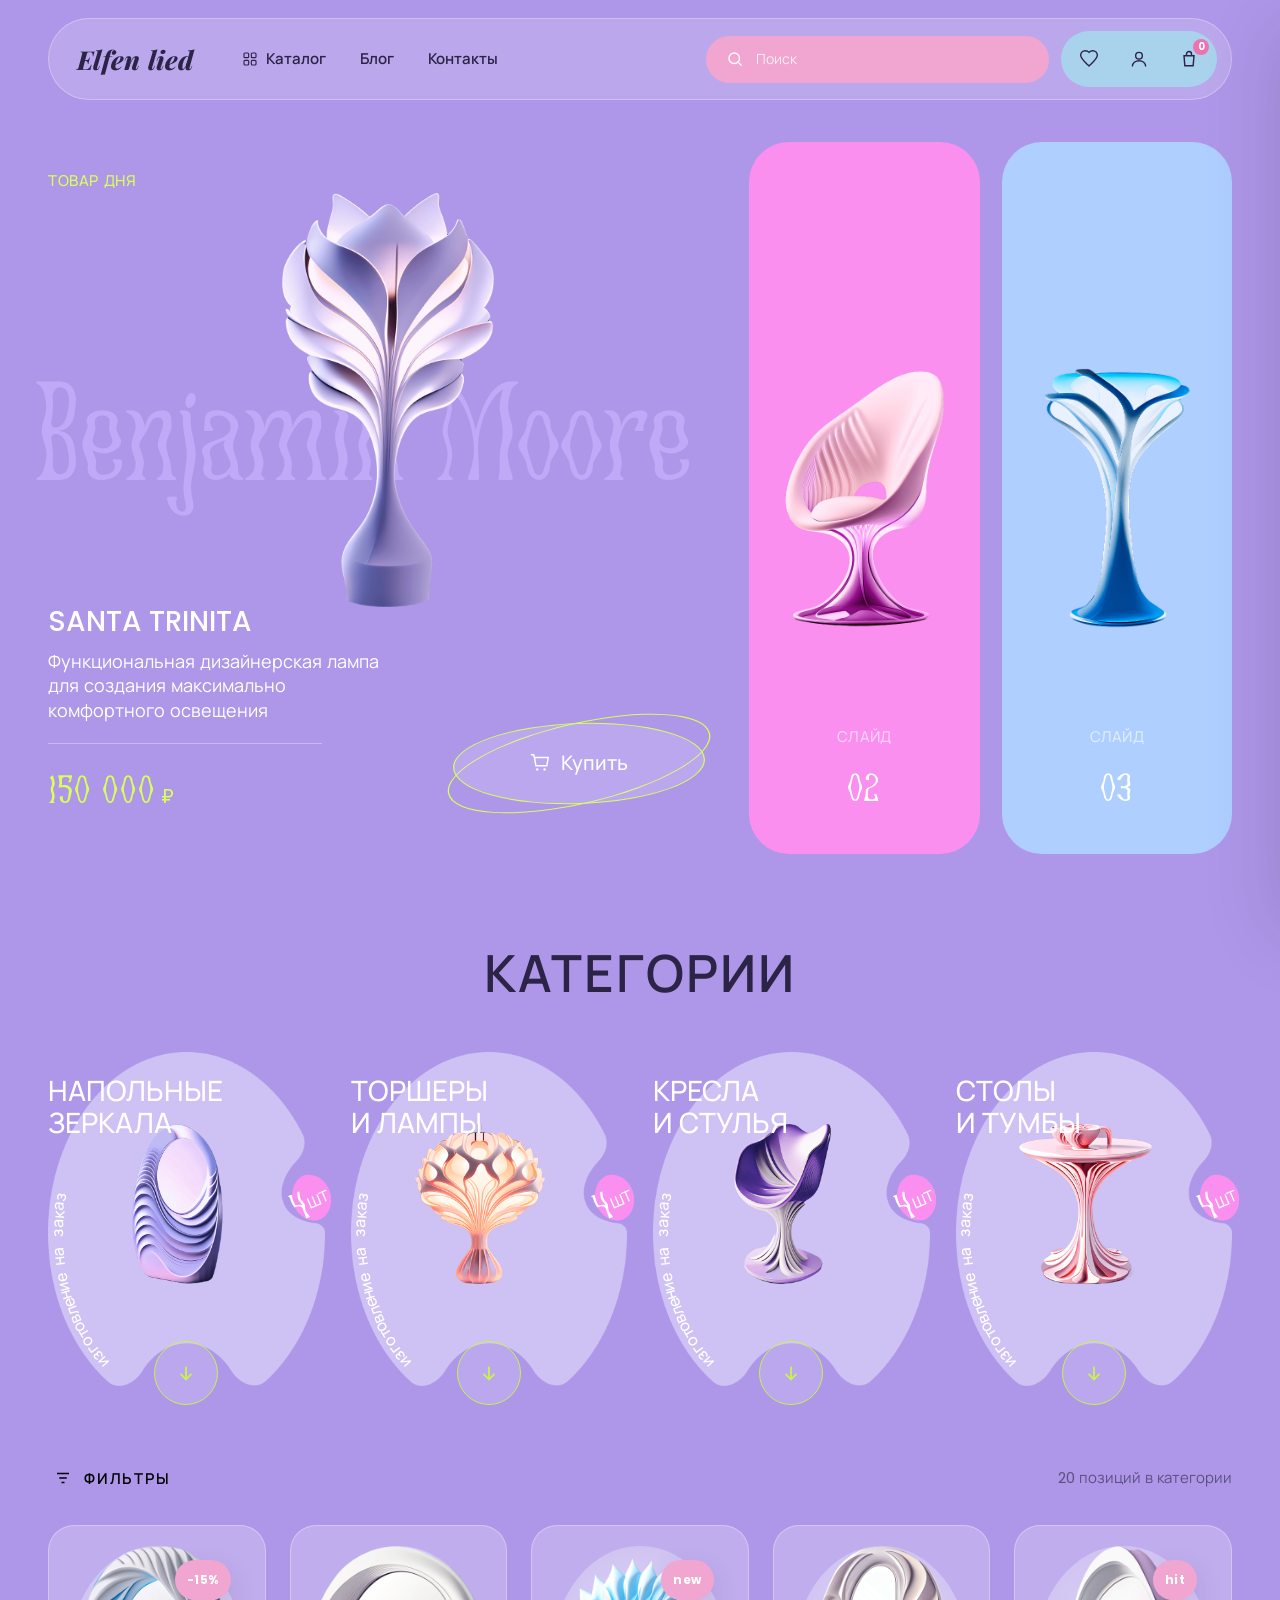
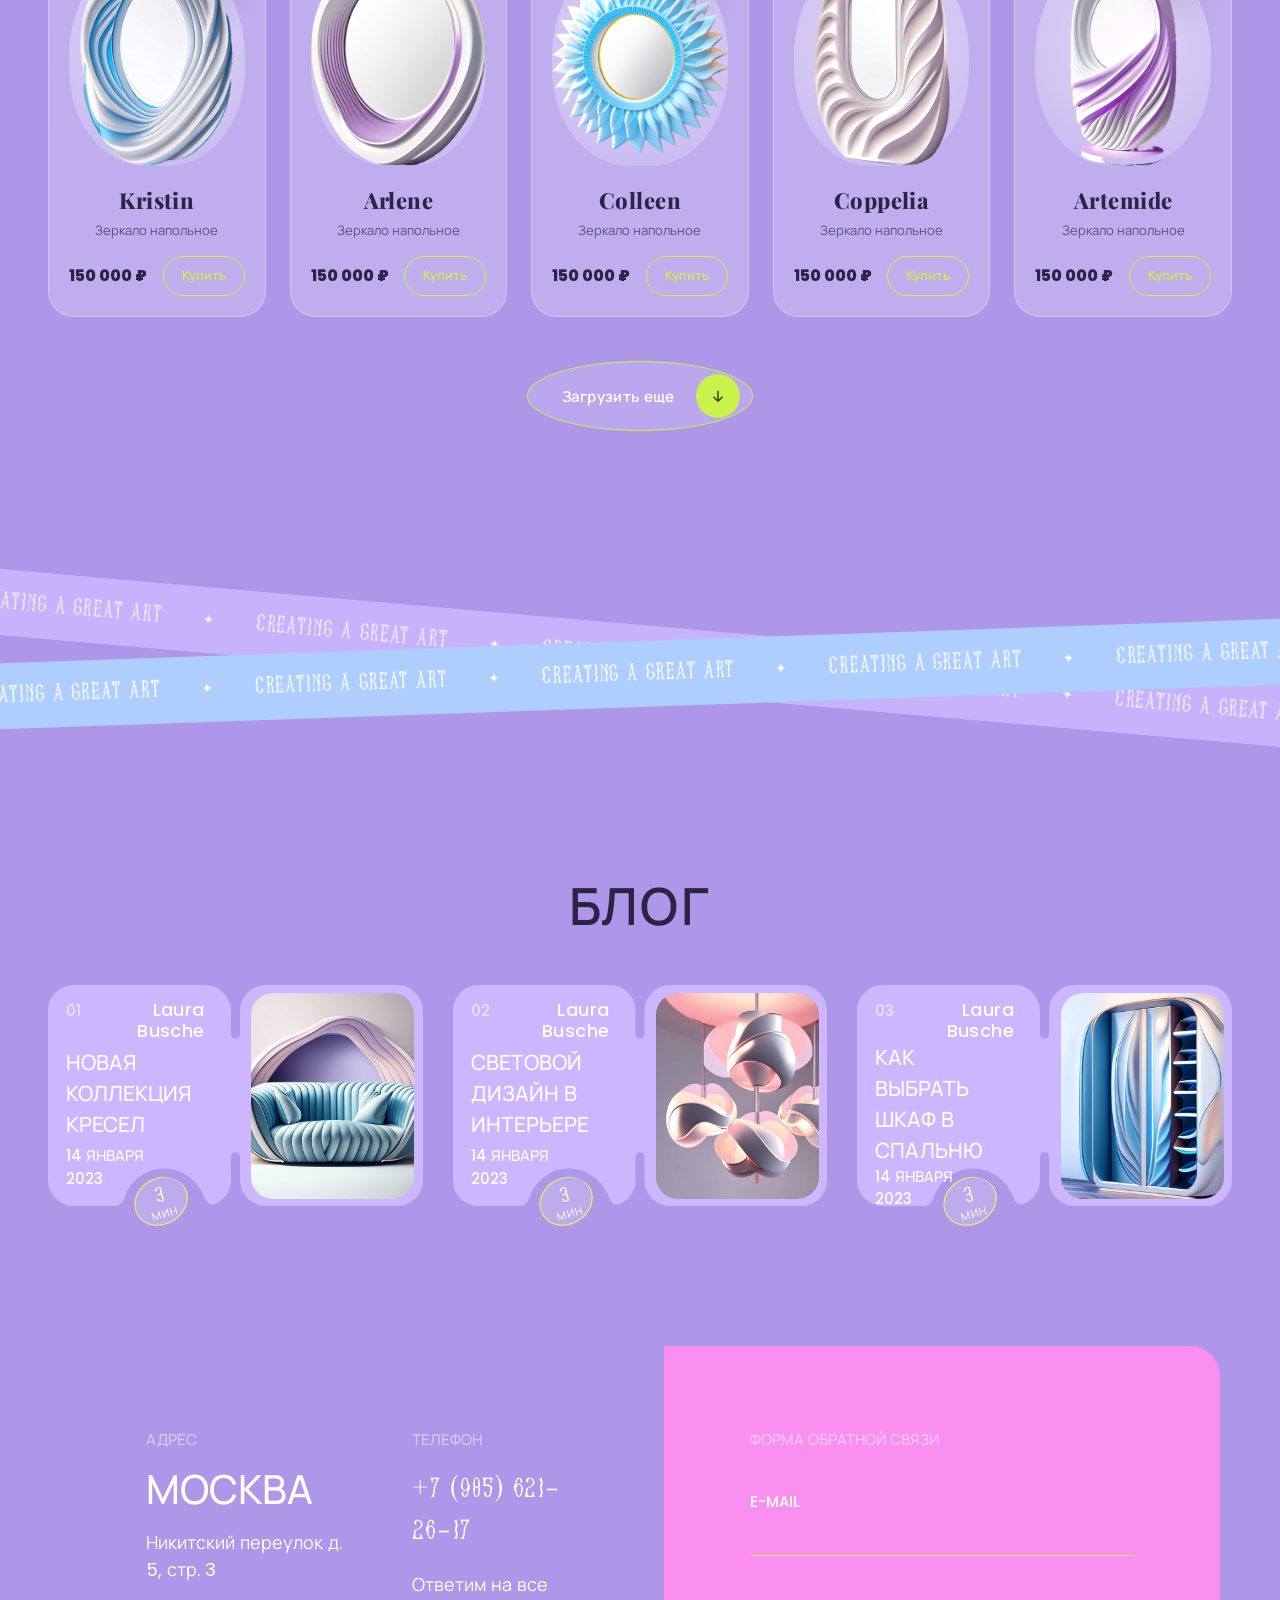
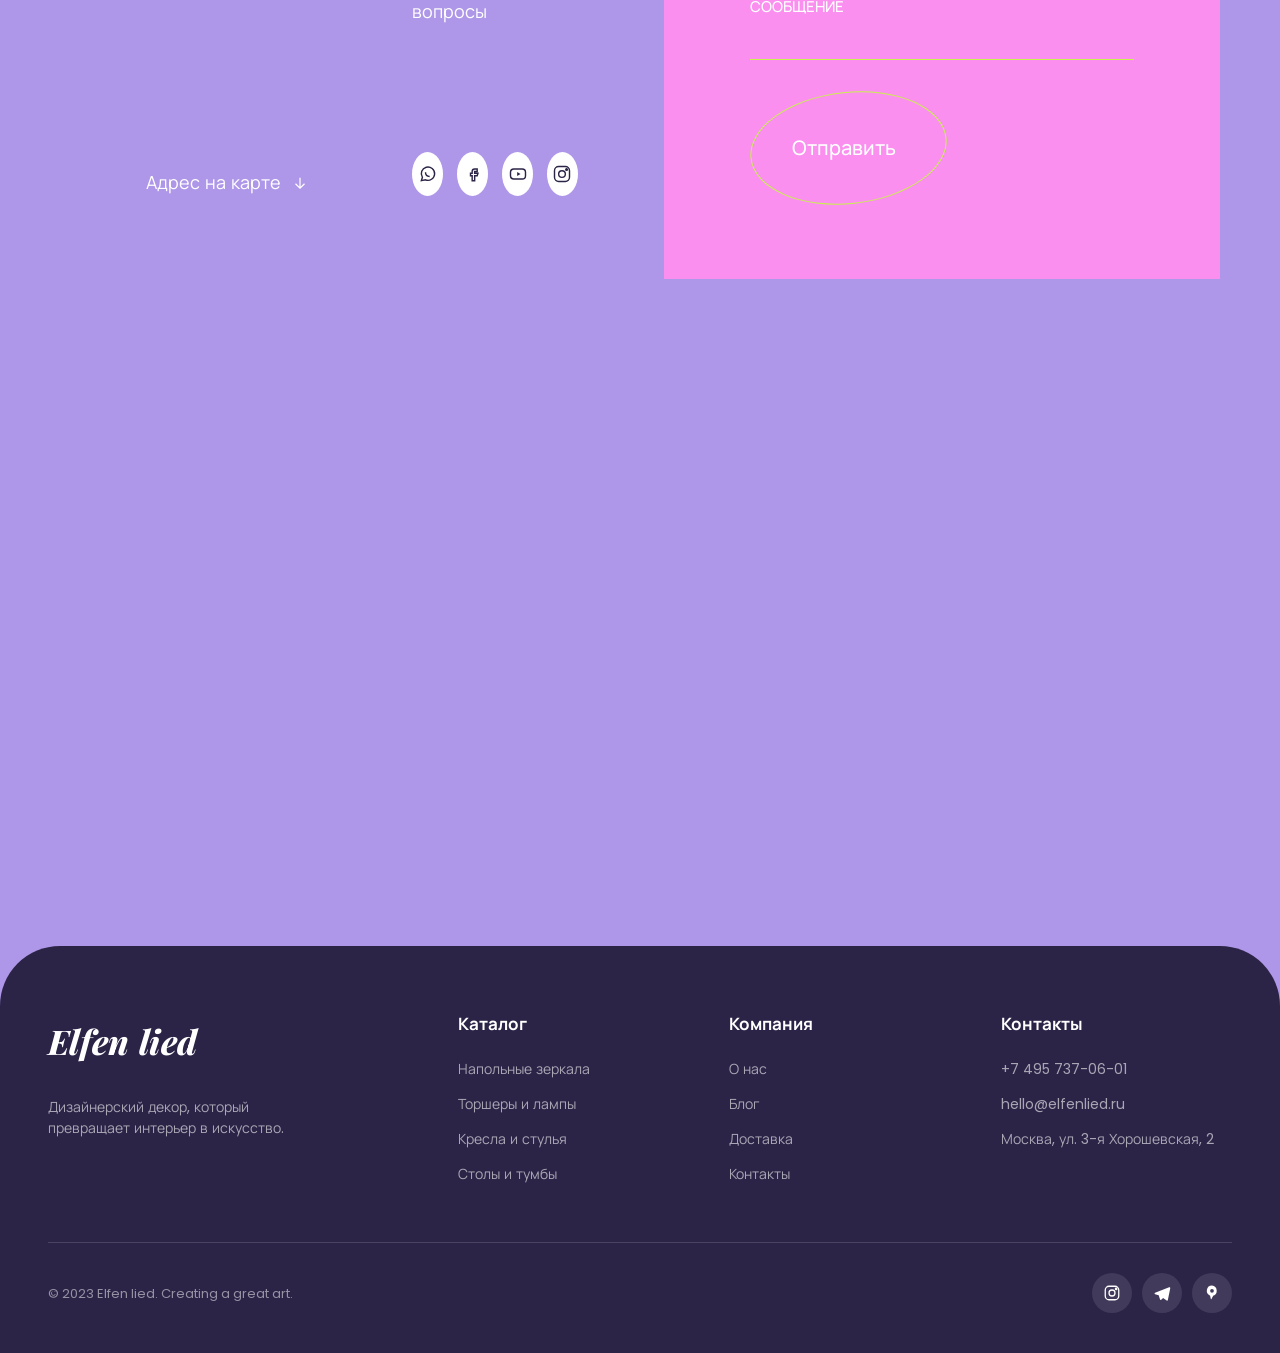
==== index.html @ 5bf39141 "Карточка «Напольные зеркала»: стрелка тоже открывает фильтры на десктопе Кнопка была плоской ссылкой" ====
<!DOCTYPE html>
<html lang="ru">
<head>
  <meta charset="UTF-8" />
  <meta name="viewport" content="width=device-width, initial-scale=1.0" />
  <title>Elfen lied — дизайнерский декор для интерьера</title>
  <meta name="description" content="Elfen lied — магазин дизайнерского декора: напольные зеркала, торшеры и лампы, кресла и столы. Creating a great art." />
  <link rel="icon" href="assets/img/favicon.ico" sizes="any" />
  <link rel="icon" type="image/png" sizes="32x32" href="assets/img/favicon-32.png" />
  <link rel="icon" type="image/png" sizes="16x16" href="assets/img/favicon-16.png" />
  <link rel="apple-touch-icon" sizes="180x180" href="assets/img/apple-touch-icon.png" />
  <link rel="manifest" href="site.webmanifest" />
  <meta name="theme-color" content="#ae97e8" />
  <link rel="preconnect" href="https://fonts.googleapis.com" />
  <link rel="preconnect" href="https://fonts.gstatic.com" crossorigin />
  <link href="https://fonts.googleapis.com/css2?family=Poppins:wght@400;500;600;700&family=Manrope:wght@400;500;600;700;800&family=Playfair+Display:ital,wght@0,700;0,800;0,900;1,700;1,800&display=swap" rel="stylesheet" />
  <link rel="stylesheet" href="assets/css/style.css" />
</head>
<body>
  <div data-header=""></div>

  <!-- ============ HERO ============ -->
  <section class="hero">
    <div class="hero__row">
      <!-- main product of the day: full-bleed purple, no radius -->
      <div class="hero__main reveal">
        <span class="hero__badge">товар дня</span>
        <div class="hero__watermark">Benjamin Moore</div>
        <div class="hero__object" data-img="assets/img/hero-santa-trinita.png">
          <svg viewBox="0 0 24 24" fill="none" stroke="currentColor" stroke-width="1"><path d="M12 2c-2 3-3 6 0 9 3-3 2-6 0-9zM12 11c-3-1-6 0-7 3 3 1 6 0 7-3zM12 11c3-1 6 0 7 3-3 1-6 0-7-3zM12 11v9M8 22h8"/></svg>
        </div>
        <div class="hero__info">
          <h1>Santa Trinita</h1>
          <p>Функциональная дизайнерская лампа для создания максимально комфортного освещения</p>
          <div class="hero__divider"></div>
          <div class="hero__price">150 000<span>₽</span></div>
        </div>
        <a class="hero__buy" href="#catalog">
          <span class="hero__buy-blob"></span>
          <span class="hero__buy-content">
            <svg viewBox="0 0 24 24" fill="currentColor"><path d="M6 6h15l-1.5 9h-12z" fill="none" stroke="currentColor" stroke-width="1.6"/><path d="M6 6L5 3H2" fill="none" stroke="currentColor" stroke-width="1.6"/><circle cx="9" cy="19" r="1.3"/><circle cx="17" cy="19" r="1.3"/></svg>
            Купить
          </span>
        </a>
      </div>

      <!-- two rounded style panels floating right -->
      <div class="hero__panel hero__panel--pink reveal">
        <div class="obj" data-img="assets/img/hero-style-02.png"><svg viewBox="0 0 24 24" fill="none" stroke="currentColor" stroke-width="1.1"><path d="M7 3v9M17 3v9M6 12h12l-1 4H7l-1-4zM8 16v5M16 16v5"/></svg></div>
        <div class="hero__panel-foot"><span class="slide">слайд</span><span class="num">02</span></div>
      </div>
      <div class="hero__panel hero__panel--blue reveal">
        <div class="obj" data-img="assets/img/hero-style-03.png"><svg viewBox="0 0 24 24" fill="none" stroke="currentColor" stroke-width="1.1"><path d="M3 8h18M5 8v12M19 8v12M3 8l3-4h12l3 4"/></svg></div>
        <div class="hero__panel-foot"><span class="slide">слайд</span><span class="num">03</span></div>
      </div>
    </div>
  </section>

  <!-- ============ CATEGORIES ============ -->
  <section class="section" id="catalog">
    <div class="container">
      <h2 class="section-title reveal">Категории</h2>
      <div class="cat-row">
        <div class="figcat-card reveal">
          <div class="figcat-card__obj obj" data-img="assets/img/cat-mirrors.png"><svg viewBox="0 0 24 24" fill="none" stroke="currentColor" stroke-width="1.1"><ellipse cx="12" cy="9" rx="6" ry="8"/><path d="M12 17v5M8 22h8"/></svg></div>
          <div class="figcat-card__title">Напольные<br>зеркала</div>
          <div class="figcat-card__curve" aria-hidden="true">
            <span style="left:19.76%;top:92.83%;transform:translate(-50%,-50%) rotate(-132deg)">и</span>
            <span style="left:17.65%;top:90.87%;transform:translate(-50%,-50%) rotate(-128deg)">з</span>
            <span style="left:15.82%;top:88.71%;transform:translate(-50%,-50%) rotate(-126deg)">г</span>
            <span style="left:14.14%;top:86.58%;transform:translate(-50%,-50%) rotate(-122deg)">о</span>
            <span style="left:12.53%;top:84.30%;transform:translate(-50%,-50%) rotate(-121deg)">т</span>
            <span style="left:11.07%;top:82.04%;transform:translate(-50%,-50%) rotate(-118deg)">о</span>
            <span style="left:9.82%;top:79.80%;transform:translate(-50%,-50%) rotate(-114deg)">в</span>
            <span style="left:8.71%;top:77.44%;transform:translate(-50%,-50%) rotate(-111deg)">л</span>
            <span style="left:7.50%;top:74.94%;transform:translate(-50%,-50%) rotate(-111deg)">е</span>
            <span style="left:6.59%;top:72.52%;transform:translate(-50%,-50%) rotate(-107deg)">н</span>
            <span style="left:5.82%;top:70.05%;transform:translate(-50%,-50%) rotate(-104deg)">и</span>
            <span style="left:5.07%;top:67.48%;transform:translate(-50%,-50%) rotate(-102deg)">е</span>
            <span style="left:4.60%;top:64.92%;transform:translate(-50%,-50%) rotate(-99deg)">&nbsp;</span>
            <span style="left:4.10%;top:62.27%;transform:translate(-50%,-50%) rotate(-97deg)">н</span>
            <span style="left:3.86%;top:59.62%;transform:translate(-50%,-50%) rotate(-94deg)">а</span>
            <span style="left:3.61%;top:56.89%;transform:translate(-50%,-50%) rotate(-92deg)">&nbsp;</span>
            <span style="left:3.61%;top:54.06%;transform:translate(-50%,-50%) rotate(-90deg)">з</span>
            <span style="left:3.61%;top:51.23%;transform:translate(-50%,-50%) rotate(-88deg)">а</span>
            <span style="left:3.86%;top:48.49%;transform:translate(-50%,-50%) rotate(-86deg)">к</span>
            <span style="left:4.10%;top:45.85%;transform:translate(-50%,-50%) rotate(-83deg)">а</span>
            <span style="left:4.58%;top:43.29%;transform:translate(-50%,-50%) rotate(-79deg)">з</span>
          </div>
          <div class="figcat-card__badge">
            <span class="figcat-card__badge-oval"></span>
            <span class="figcat-card__badge-num">4</span>
            <span class="figcat-card__badge-unit">шт</span>
          </div>
          <div class="figcat-card__cta"><button type="button" class="round-btn" data-open-category="mirrors" aria-label="Смотреть"><svg viewBox="0 0 24 24" fill="none" stroke="currentColor" stroke-width="2"><path d="M12 5v14M6 13l6 6 6-6"/></svg></button></div>
        </div>
        <div class="figcat-card reveal">
          <div class="figcat-card__obj obj" data-img="assets/img/cat-lamps.png"><svg viewBox="0 0 24 24" fill="none" stroke="currentColor" stroke-width="1.1"><path d="M8 3h8l2 6H6l2-6z"/><path d="M12 9v9M8 21h8"/></svg></div>
          <div class="figcat-card__title">Торшеры<br>и лампы</div>
          <div class="figcat-card__curve" aria-hidden="true">
            <span style="left:19.76%;top:92.83%;transform:translate(-50%,-50%) rotate(-132deg)">и</span>
            <span style="left:17.65%;top:90.87%;transform:translate(-50%,-50%) rotate(-128deg)">з</span>
            <span style="left:15.82%;top:88.71%;transform:translate(-50%,-50%) rotate(-126deg)">г</span>
            <span style="left:14.14%;top:86.58%;transform:translate(-50%,-50%) rotate(-122deg)">о</span>
            <span style="left:12.53%;top:84.30%;transform:translate(-50%,-50%) rotate(-121deg)">т</span>
            <span style="left:11.07%;top:82.04%;transform:translate(-50%,-50%) rotate(-118deg)">о</span>
            <span style="left:9.82%;top:79.80%;transform:translate(-50%,-50%) rotate(-114deg)">в</span>
            <span style="left:8.71%;top:77.44%;transform:translate(-50%,-50%) rotate(-111deg)">л</span>
            <span style="left:7.50%;top:74.94%;transform:translate(-50%,-50%) rotate(-111deg)">е</span>
            <span style="left:6.59%;top:72.52%;transform:translate(-50%,-50%) rotate(-107deg)">н</span>
            <span style="left:5.82%;top:70.05%;transform:translate(-50%,-50%) rotate(-104deg)">и</span>
            <span style="left:5.07%;top:67.48%;transform:translate(-50%,-50%) rotate(-102deg)">е</span>
            <span style="left:4.60%;top:64.92%;transform:translate(-50%,-50%) rotate(-99deg)">&nbsp;</span>
            <span style="left:4.10%;top:62.27%;transform:translate(-50%,-50%) rotate(-97deg)">н</span>
            <span style="left:3.86%;top:59.62%;transform:translate(-50%,-50%) rotate(-94deg)">а</span>
            <span style="left:3.61%;top:56.89%;transform:translate(-50%,-50%) rotate(-92deg)">&nbsp;</span>
            <span style="left:3.61%;top:54.06%;transform:translate(-50%,-50%) rotate(-90deg)">з</span>
            <span style="left:3.61%;top:51.23%;transform:translate(-50%,-50%) rotate(-88deg)">а</span>
            <span style="left:3.86%;top:48.49%;transform:translate(-50%,-50%) rotate(-86deg)">к</span>
            <span style="left:4.10%;top:45.85%;transform:translate(-50%,-50%) rotate(-83deg)">а</span>
            <span style="left:4.58%;top:43.29%;transform:translate(-50%,-50%) rotate(-79deg)">з</span>
          </div>
          <div class="figcat-card__badge">
            <span class="figcat-card__badge-oval"></span>
            <span class="figcat-card__badge-num">4</span>
            <span class="figcat-card__badge-unit">шт</span>
          </div>
          <div class="figcat-card__cta"><button type="button" class="round-btn" data-open-category="lamps" aria-label="Смотреть"><svg viewBox="0 0 24 24" fill="none" stroke="currentColor" stroke-width="2"><path d="M12 5v14M6 13l6 6 6-6"/></svg></button></div>
        </div>
        <div class="figcat-card reveal">
          <div class="figcat-card__obj obj" data-img="assets/img/cat-chairs.png"><svg viewBox="0 0 24 24" fill="none" stroke="currentColor" stroke-width="1.1"><path d="M7 3v9M17 3v9M6 12h12l-1 4H7l-1-4zM8 16v5M16 16v5"/></svg></div>
          <div class="figcat-card__title">Кресла<br>и стулья</div>
          <div class="figcat-card__curve" aria-hidden="true">
            <span style="left:19.76%;top:92.83%;transform:translate(-50%,-50%) rotate(-132deg)">и</span>
            <span style="left:17.65%;top:90.87%;transform:translate(-50%,-50%) rotate(-128deg)">з</span>
            <span style="left:15.82%;top:88.71%;transform:translate(-50%,-50%) rotate(-126deg)">г</span>
            <span style="left:14.14%;top:86.58%;transform:translate(-50%,-50%) rotate(-122deg)">о</span>
            <span style="left:12.53%;top:84.30%;transform:translate(-50%,-50%) rotate(-121deg)">т</span>
            <span style="left:11.07%;top:82.04%;transform:translate(-50%,-50%) rotate(-118deg)">о</span>
            <span style="left:9.82%;top:79.80%;transform:translate(-50%,-50%) rotate(-114deg)">в</span>
            <span style="left:8.71%;top:77.44%;transform:translate(-50%,-50%) rotate(-111deg)">л</span>
            <span style="left:7.50%;top:74.94%;transform:translate(-50%,-50%) rotate(-111deg)">е</span>
            <span style="left:6.59%;top:72.52%;transform:translate(-50%,-50%) rotate(-107deg)">н</span>
            <span style="left:5.82%;top:70.05%;transform:translate(-50%,-50%) rotate(-104deg)">и</span>
            <span style="left:5.07%;top:67.48%;transform:translate(-50%,-50%) rotate(-102deg)">е</span>
            <span style="left:4.60%;top:64.92%;transform:translate(-50%,-50%) rotate(-99deg)">&nbsp;</span>
            <span style="left:4.10%;top:62.27%;transform:translate(-50%,-50%) rotate(-97deg)">н</span>
            <span style="left:3.86%;top:59.62%;transform:translate(-50%,-50%) rotate(-94deg)">а</span>
            <span style="left:3.61%;top:56.89%;transform:translate(-50%,-50%) rotate(-92deg)">&nbsp;</span>
            <span style="left:3.61%;top:54.06%;transform:translate(-50%,-50%) rotate(-90deg)">з</span>
            <span style="left:3.61%;top:51.23%;transform:translate(-50%,-50%) rotate(-88deg)">а</span>
            <span style="left:3.86%;top:48.49%;transform:translate(-50%,-50%) rotate(-86deg)">к</span>
            <span style="left:4.10%;top:45.85%;transform:translate(-50%,-50%) rotate(-83deg)">а</span>
            <span style="left:4.58%;top:43.29%;transform:translate(-50%,-50%) rotate(-79deg)">з</span>
          </div>
          <div class="figcat-card__badge">
            <span class="figcat-card__badge-oval"></span>
            <span class="figcat-card__badge-num">4</span>
            <span class="figcat-card__badge-unit">шт</span>
          </div>
          <div class="figcat-card__cta"><a class="round-btn" href="#products" aria-label="Смотреть"><svg viewBox="0 0 24 24" fill="none" stroke="currentColor" stroke-width="2"><path d="M12 5v14M6 13l6 6 6-6"/></svg></a></div>
        </div>
        <div class="figcat-card reveal">
          <div class="figcat-card__obj obj" data-img="assets/img/cat-tables.png"><svg viewBox="0 0 24 24" fill="none" stroke="currentColor" stroke-width="1.1"><path d="M3 8h18M5 8v12M19 8v12M3 8l3-4h12l3 4"/></svg></div>
          <div class="figcat-card__title">Столы<br>и тумбы</div>
          <div class="figcat-card__curve" aria-hidden="true">
            <span style="left:19.76%;top:92.83%;transform:translate(-50%,-50%) rotate(-132deg)">и</span>
            <span style="left:17.65%;top:90.87%;transform:translate(-50%,-50%) rotate(-128deg)">з</span>
            <span style="left:15.82%;top:88.71%;transform:translate(-50%,-50%) rotate(-126deg)">г</span>
            <span style="left:14.14%;top:86.58%;transform:translate(-50%,-50%) rotate(-122deg)">о</span>
            <span style="left:12.53%;top:84.30%;transform:translate(-50%,-50%) rotate(-121deg)">т</span>
            <span style="left:11.07%;top:82.04%;transform:translate(-50%,-50%) rotate(-118deg)">о</span>
            <span style="left:9.82%;top:79.80%;transform:translate(-50%,-50%) rotate(-114deg)">в</span>
            <span style="left:8.71%;top:77.44%;transform:translate(-50%,-50%) rotate(-111deg)">л</span>
            <span style="left:7.50%;top:74.94%;transform:translate(-50%,-50%) rotate(-111deg)">е</span>
            <span style="left:6.59%;top:72.52%;transform:translate(-50%,-50%) rotate(-107deg)">н</span>
            <span style="left:5.82%;top:70.05%;transform:translate(-50%,-50%) rotate(-104deg)">и</span>
            <span style="left:5.07%;top:67.48%;transform:translate(-50%,-50%) rotate(-102deg)">е</span>
            <span style="left:4.60%;top:64.92%;transform:translate(-50%,-50%) rotate(-99deg)">&nbsp;</span>
            <span style="left:4.10%;top:62.27%;transform:translate(-50%,-50%) rotate(-97deg)">н</span>
            <span style="left:3.86%;top:59.62%;transform:translate(-50%,-50%) rotate(-94deg)">а</span>
            <span style="left:3.61%;top:56.89%;transform:translate(-50%,-50%) rotate(-92deg)">&nbsp;</span>
            <span style="left:3.61%;top:54.06%;transform:translate(-50%,-50%) rotate(-90deg)">з</span>
            <span style="left:3.61%;top:51.23%;transform:translate(-50%,-50%) rotate(-88deg)">а</span>
            <span style="left:3.86%;top:48.49%;transform:translate(-50%,-50%) rotate(-86deg)">к</span>
            <span style="left:4.10%;top:45.85%;transform:translate(-50%,-50%) rotate(-83deg)">а</span>
            <span style="left:4.58%;top:43.29%;transform:translate(-50%,-50%) rotate(-79deg)">з</span>
          </div>
          <div class="figcat-card__badge">
            <span class="figcat-card__badge-oval"></span>
            <span class="figcat-card__badge-num">4</span>
            <span class="figcat-card__badge-unit">шт</span>
          </div>
          <div class="figcat-card__cta"><a class="round-btn" href="#products" aria-label="Смотреть"><svg viewBox="0 0 24 24" fill="none" stroke="currentColor" stroke-width="2"><path d="M12 5v14M6 13l6 6 6-6"/></svg></a></div>
        </div>
      </div>
    </div>
  </section>

  <!-- ============ PRODUCTS ============ -->
  <section class="section" id="products" style="padding-top:10px">
    <div class="container">
      <div class="catalog-bar reveal">
        <button class="filter-toggle" data-filter-toggle>
          <svg viewBox="0 0 24 24" fill="none" stroke="currentColor" stroke-width="1.8"><path d="M4 6h16M7 12h10M10 18h4"/></svg>
          Фильтры
        </button>
        <span class="count">20 позиций в категории</span>
      </div>

      <!-- filters -->
      <div class="filters reveal" id="filters" data-range>
        <div>
          <h4>Цена</h4>
          <div class="price-inputs">
            <div class="price-box"><span>от</span><strong data-out-min>67 000</strong></div>
            <div class="price-box"><span>до</span><strong data-out-max>521 000</strong></div>
          </div>
          <input class="range" type="range" min="67000" max="521000" value="67000" data-range-min />
          <input class="range" type="range" min="67000" max="521000" value="521000" data-range-max />
        </div>
        <div>
          <h4>Цвета</h4>
          <div class="colors">
            <span class="color-chip"><i style="background:#7bd67b"></i>Зеленый <span class="n">580</span></span>
            <span class="color-chip"><i style="background:#5b8fe0"></i>Синий <span class="n">1296</span></span>
            <span class="color-chip"><i style="background:#f0a24b"></i>Оранжевый <span class="n">2340</span></span>
            <span class="color-chip"><i style="background:#ec86bd"></i>Розовый <span class="n">656</span></span>
            <span class="color-chip"><i style="background:#b3a2e0"></i>Лавандовый <span class="n">1</span></span>
            <span class="color-chip"><i style="background:#a9d3ec"></i>Голубой <span class="n">113</span></span>
          </div>
        </div>
      </div>

      <!-- product grid -->
      <div class="product-row" id="productGrid">
        <article class="product-card reveal">
          <div class="product-card__media" data-quickview role="button" tabindex="0"><span class="tag-pill">-15%</span><div class="obj"><svg viewBox="0 0 24 24" fill="none" stroke="currentColor" stroke-width="1.1"><ellipse cx="12" cy="9" rx="6" ry="8"/><path d="M12 17v5M8 22h8"/></svg></div></div>
          <div class="product-card__name">Kristin</div>
          <div class="product-card__kind">Зеркало напольное</div>
          <div class="product-card__foot"><span class="product-card__price">150 000 ₽</span><button class="buy-tag" data-add-cart>Купить</button></div>
        </article>
        <article class="product-card reveal">
          <div class="product-card__media" data-quickview role="button" tabindex="0"><div class="obj"><svg viewBox="0 0 24 24" fill="none" stroke="currentColor" stroke-width="1.1"><ellipse cx="12" cy="9" rx="6" ry="8"/><path d="M12 17v5M8 22h8"/></svg></div></div>
          <div class="product-card__name">Arlene</div>
          <div class="product-card__kind">Зеркало напольное</div>
          <div class="product-card__foot"><span class="product-card__price">150 000 ₽</span><button class="buy-tag" data-add-cart>Купить</button></div>
        </article>
        <article class="product-card reveal">
          <div class="product-card__media" data-quickview role="button" tabindex="0"><span class="tag-pill">new</span><div class="obj"><svg viewBox="0 0 24 24" fill="none" stroke="currentColor" stroke-width="1.1"><ellipse cx="12" cy="9" rx="6" ry="8"/><path d="M12 17v5M8 22h8"/></svg></div></div>
          <div class="product-card__name">Colleen</div>
          <div class="product-card__kind">Зеркало напольное</div>
          <div class="product-card__foot"><span class="product-card__price">150 000 ₽</span><button class="buy-tag" data-add-cart>Купить</button></div>
        </article>
        <article class="product-card reveal">
          <div class="product-card__media" data-quickview role="button" tabindex="0"><div class="obj"><svg viewBox="0 0 24 24" fill="none" stroke="currentColor" stroke-width="1.1"><ellipse cx="12" cy="9" rx="6" ry="8"/><path d="M12 17v5M8 22h8"/></svg></div></div>
          <div class="product-card__name">Coppelia</div>
          <div class="product-card__kind">Зеркало напольное</div>
          <div class="product-card__foot"><span class="product-card__price">150 000 ₽</span><button class="buy-tag" data-add-cart>Купить</button></div>
        </article>
        <article class="product-card reveal">
          <div class="product-card__media" data-quickview role="button" tabindex="0"><span class="tag-pill">hit</span><div class="obj"><svg viewBox="0 0 24 24" fill="none" stroke="currentColor" stroke-width="1.1"><ellipse cx="12" cy="9" rx="6" ry="8"/><path d="M12 17v5M8 22h8"/></svg></div></div>
          <div class="product-card__name">Artemide</div>
          <div class="product-card__kind">Зеркало напольное</div>
          <div class="product-card__foot"><span class="product-card__price">150 000 ₽</span><button class="buy-tag" data-add-cart>Купить</button></div>
        </article>
      </div>

      <div class="load-more">
        <button class="oval-btn" data-load-more="#productGrid">Загрузить еще
          <span class="dot"><svg viewBox="0 0 24 24" fill="none" stroke="currentColor" stroke-width="2"><path d="M12 5v14M6 13l6 6 6-6"/></svg></span>
        </button>
      </div>
    </div>
  </section>

  <!-- ============ RIBBON ============ -->
  <div class="ribbon" aria-hidden="true">
    <div class="ribbon__band ribbon__band--top"><div class="ribbon__track"><span>creating a great art</span><span>creating a great art</span><span>creating a great art</span><span>creating a great art</span><span>creating a great art</span><span>creating a great art</span><span>creating a great art</span><span>creating a great art</span><span>creating a great art</span><span>creating a great art</span><span>creating a great art</span><span>creating a great art</span></div></div>
    <div class="ribbon__band ribbon__band--bottom"><div class="ribbon__track"><span>creating a great art</span><span>creating a great art</span><span>creating a great art</span><span>creating a great art</span><span>creating a great art</span><span>creating a great art</span><span>creating a great art</span><span>creating a great art</span><span>creating a great art</span><span>creating a great art</span><span>creating a great art</span><span>creating a great art</span></div></div>
  </div>

  <!-- ============ BLOG ============ -->
  <section class="section" id="blog">
    <div class="container">
      <h2 class="section-title reveal">Блог</h2>
      <div class="blog-grid">
        <article class="blog-card reveal">
          <div class="blog-card__text">
            <div class="blog-card__top"><span class="blog-card__num">01</span><span class="blog-card__author">Laura<br>Busche</span></div>
            <h3 class="blog-card__title">Новая коллекция кресел</h3>
            <div class="blog-card__date">14 Января<br>2023</div>
          </div>
          <div class="blog-card__media">
            <svg viewBox="0 0 24 24" fill="none" stroke="currentColor" stroke-width="1"><path d="M7 3v9M17 3v9M6 12h12l-1 4H7l-1-4zM8 16v5M16 16v5"/></svg>
          </div>
          <div class="blog-card__time"><b>3</b><span>мин</span></div>
        </article>
        <article class="blog-card reveal">
          <div class="blog-card__text">
            <div class="blog-card__top"><span class="blog-card__num">02</span><span class="blog-card__author">Laura<br>Busche</span></div>
            <h3 class="blog-card__title">Световой дизайн в интерьере</h3>
            <div class="blog-card__date">14 Января<br>2023</div>
          </div>
          <div class="blog-card__media">
            <svg viewBox="0 0 24 24" fill="none" stroke="currentColor" stroke-width="1"><path d="M8 3h8l2 6H6l2-6z"/><path d="M12 9v9M8 21h8"/></svg>
          </div>
          <div class="blog-card__time"><b>3</b><span>мин</span></div>
        </article>
        <article class="blog-card reveal">
          <div class="blog-card__text">
            <div class="blog-card__top"><span class="blog-card__num">03</span><span class="blog-card__author">Laura<br>Busche</span></div>
            <h3 class="blog-card__title">Как выбрать шкаф в спальню</h3>
            <div class="blog-card__date">14 Января<br>2023</div>
          </div>
          <div class="blog-card__media">
            <svg viewBox="0 0 24 24" fill="none" stroke="currentColor" stroke-width="1"><path d="M4 4h16v16H4zM9 4v16M13 9h3"/></svg>
          </div>
          <div class="blog-card__time"><b>3</b><span>мин</span></div>
        </article>
      </div>
    </div>
  </section>

  <!-- ============ CONTACTS ============ -->
  <section class="section" id="contacts">
    <div class="contact-wrap">
      <div class="contact-window">
        <div class="contact-panel contact-panel--info">
          <div class="contact-col">
            <span class="contact-label">Адрес</span>
            <h3 class="contact-city">Москва</h3>
            <p class="contact-text">Никитский переулок д. 5, стр. 3</p>
            <a class="contact-map-link" href="https://yandex.ru/maps/?text=Москва%2C%20Никитский%20переулок%205" target="_blank" rel="noopener">
              Адрес на карте
              <svg viewBox="0 0 24 24" fill="none" stroke="currentColor" stroke-width="1.6"><path d="M12 5v14M6 13l6 6 6-6"/></svg>
            </a>
          </div>
          <div class="contact-col">
            <span class="contact-label">Телефон</span>
            <p class="contact-phone">+7 (985) 621-26-17</p>
            <p class="contact-text">Ответим на все вопросы</p>
            <div class="contact-socials">
              <a href="#" aria-label="WhatsApp"><svg viewBox="0 0 24 24" fill="none" stroke="currentColor" stroke-width="1.7"><path d="M4 20l1.3-4A8 8 0 1 1 9 19l-5 1z"/><path d="M9 10c0 3 2 5 5 5"/></svg></a>
              <a href="#" aria-label="Facebook"><svg viewBox="0 0 24 24" fill="none" stroke="currentColor" stroke-width="1.7"><path d="M14 9h3V6h-3c-2 0-3 1-3 3v2H9v3h2v6h3v-6h3l1-3h-4v-2z"/></svg></a>
              <a href="#" aria-label="Youtube"><svg viewBox="0 0 24 24" fill="none" stroke="currentColor" stroke-width="1.7"><rect x="3" y="6" width="18" height="12" rx="4"/><path d="M11 9.5l4 2.5-4 2.5z" fill="currentColor" stroke="none"/></svg></a>
              <a href="#" aria-label="Instagram"><svg viewBox="0 0 24 24" fill="none" stroke="currentColor" stroke-width="1.7"><rect x="3" y="3" width="18" height="18" rx="5"/><circle cx="12" cy="12" r="4"/><circle cx="17.5" cy="6.5" r="1" fill="currentColor"/></svg></a>
            </div>
          </div>
        </div>
        <form class="contact-panel contact-panel--form" data-contact-form>
          <span class="contact-form__label">Форма обратной связи</span>
          <div class="contact-form__field"><label>E-mail</label><input type="email" required /></div>
          <div class="contact-form__field"><label>Сообщение</label><input type="text" required /></div>
          <button type="submit" class="contact-form__submit"><span class="contact-form__oval"></span><span>Отправить</span></button>
        </form>
      </div>
      <div class="contact-map">
        <iframe src="https://www.openstreetmap.org/export/embed.html?bbox=37.585%2C55.748%2C37.630%2C55.768&amp;layer=mapnik&amp;marker=55.758%2C37.607" loading="lazy" title="Карта — Москва, Никитский переулок 5"></iframe>
      </div>
    </div>
  </section>

  <div data-footer></div>
  <script src="assets/js/components.js"></script>
  <script src="assets/js/main.js"></script>
</body>
</html>
---- assets/css/style.css ----
/* ============================================================
   Elfen lied — магазин дизайнерского декора
   Вёрстка по макету Figma «Тестовое (Copy)»
   ============================================================ */

/* Шрифты из макета (drop-in): положи файлы в assets/fonts/ — см. assets/fonts/README.md.
   .otf/.ttf работают напрямую, конвертация в woff2 не обязательна (просто
   отдаётся чуть тяжелее). Пока файлов нет — фолбэки: Poppins вместо Euclid,
   Playfair вместо Floreste. Отсутствующие файлы в src просто пропускаются
   браузером без ошибок. */
@font-face {
  font-family: "Euclid Circular A";
  src: url("../fonts/EuclidCircularA-Medium.woff2") format("woff2"),
       url("../fonts/EuclidCircularA-Medium.woff") format("woff"),
       url("../fonts/EuclidCircularA-Medium.otf") format("opentype"),
       url("../fonts/EuclidCircularA-Medium.ttf") format("truetype");
  font-weight: 500; font-style: normal; font-display: swap;
}
@font-face {
  font-family: "Floreste";
  src: url("../fonts/Floreste.woff2") format("woff2"),
       url("../fonts/Floreste.woff") format("woff"),
       url("../fonts/Floreste.otf") format("opentype"),
       url("../fonts/Floreste.ttf") format("truetype");
  font-weight: 400; font-style: normal; font-display: swap;
}
:root {
  --bg: #ae97e8;            /* основной лавандовый фон — единый на весь сайт */
  --bg-soft: #bcaee6;
  --ink: #2c2447;          /* тёмно-фиолетовый текст */
  --ink-soft: #5b5280;
  --white: #ffffff;
  --pink: #f0a6d0;         /* розовая панель */
  --pink-strong: #ec73b0;
  --blue: #a9d3ec;         /* голубая панель */
  --blue-soft: #c5e2f2;
  --lime: #c9f24c;         /* лаймовый акцент */
  --lime-ink: #33401a;
  --card: rgba(255, 255, 255, 0.22);
  --card-solid: #c3b6e9;
  --oval: rgba(255, 255, 255, 0.28);
  --line: rgba(44, 36, 71, 0.14);
  --shadow: 0 30px 70px rgba(44, 30, 80, 0.18);
  --shadow-sm: 0 12px 30px rgba(44, 30, 80, 0.12);
  --radius: 26px;
  --radius-lg: 40px;
  --radius-xl: 60px;
  --container: 1720px;
  --gutter: 48px;
  --serif: "Playfair Display", Georgia, "Times New Roman", serif;
  --sans: "Euclid Circular A", "Poppins", "Manrope", -apple-system, BlinkMacSystemFont, "Segoe UI", sans-serif;
  --display: "Euclid Circular A", "Poppins", "Manrope", sans-serif;
  --num: "Floreste", "Playfair Display", Georgia, serif;
}

* { box-sizing: border-box; }
html { scroll-behavior: smooth; }

body {
  margin: 0;
  font-family: var(--sans);
  color: var(--ink);
  background: var(--bg);
  line-height: 1.5;
  -webkit-font-smoothing: antialiased;
  overflow-x: hidden;
}

img { max-width: 100%; display: block; }
a { color: inherit; text-decoration: none; }
button { font-family: inherit; cursor: pointer; border: none; background: none; }
ul { margin: 0; padding: 0; list-style: none; }

.container {
  width: 100%;
  max-width: var(--container);
  margin: 0 auto;
  padding: 0 var(--gutter);
}

.serif { font-family: var(--serif); }
.section { padding: 70px 0; }

/* ---------- Typography ---------- */
h1, h2, h3, h4 { margin: 0; font-weight: 700; line-height: 1.05; }
.label {
  display: inline-block;
  font-size: 13px; font-weight: 600;
  letter-spacing: 0.28em; text-transform: uppercase;
  color: var(--ink-soft);
}
.section-title {
  font-family: var(--display);
  font-size: clamp(30px, 4vw, 58px);
  font-weight: 600; text-transform: uppercase; letter-spacing: 0.04em;
  text-align: center; margin-bottom: 50px;
}

/* ---------- Buttons ---------- */
.round-btn {
  width: 64px; height: 64px; border-radius: 50%;
  display: grid; place-items: center;
  border: 1.5px solid var(--lime);
  color: var(--lime); background: rgba(235, 227, 255, .2);
  transition: transform .25s ease, background .25s ease, color .25s ease, border-color .25s ease;
}
.round-btn svg { width: 22px; height: 22px; }
.round-btn:hover, .round-btn:focus-visible {
  background: var(--lime); color: var(--lime-ink); transform: translateY(-3px);
  box-shadow: 0 10px 26px rgba(201, 242, 76, .5);
}

.oval-btn {
  display: inline-flex; align-items: center; gap: 22px;
  padding: 12px 12px 12px 34px;
  border: 1.5px solid var(--lime);
  border-radius: 50%; background: rgba(235, 227, 255, .2); color: #fff;
  font-size: 15px; font-weight: 600; letter-spacing: .02em;
  transition: background .25s ease, color .25s ease;
}
.oval-btn .dot {
  width: 44px; height: 44px; border-radius: 50%;
  background: var(--lime); color: var(--lime-ink);
  display: grid; place-items: center; flex-shrink: 0;
  transition: transform .25s ease;
}
.oval-btn:hover, .oval-btn:focus-visible { background: var(--lime); color: var(--lime-ink); }
.oval-btn:hover .dot, .oval-btn:focus-visible .dot { background: var(--lime-ink); color: var(--lime); transform: rotate(45deg); }
.oval-btn .dot svg { width: 18px; height: 18px; }

.buy-tag {
  display: inline-flex; align-items: center; gap: 10px;
  padding: 9px 18px; border-radius: 40px;
  border: 1.5px solid var(--lime); background: transparent; color: var(--lime);
  font-size: 13px; font-weight: 600;
  transition: background .2s ease, color .2s ease, transform .2s ease;
}
.buy-tag:hover, .buy-tag:focus-visible {
  background: var(--lime); color: var(--lime-ink); transform: translateY(-2px);
}

.tag-pill {
  position: absolute; top: 14px; right: 14px;
  min-width: 40px; height: 40px; padding: 0 12px;
  display: grid; place-items: center;
  background: var(--pink); color: #fff; border-radius: 40px;
  font-size: 12px; font-weight: 700; letter-spacing: .04em;
  box-shadow: var(--shadow-sm);
}

/* placeholder object */
.obj {
  width: 100%; height: 100%;
  display: grid; place-items: center;
  color: rgba(255,255,255,.85);
}
.obj svg { width: 46%; max-width: 150px; filter: drop-shadow(0 14px 24px rgba(44,30,80,.25)); }

/* ============================================================
   Header
   ============================================================ */
.site-header { position: sticky; top: 0; z-index: 60; padding: 18px 0; }
.site-header__inner {
  display: flex; align-items: center; gap: 30px;
  background: rgba(255,255,255,.16);
  backdrop-filter: blur(14px);
  border: 1px solid rgba(255,255,255,.28);
  border-radius: 50px; padding: 12px 14px 12px 28px;
}
.logo { font-family: var(--serif); font-size: 26px; font-weight: 800; font-style: italic; letter-spacing: .01em; }
.main-nav { margin-left: 18px; }
.main-nav ul { display: flex; gap: 34px; align-items: center; }
.main-nav a {
  display: inline-flex; align-items: center; gap: 8px;
  font-size: 15px; font-weight: 600; color: var(--ink);
  position: relative; padding: 6px 0;
}
.main-nav a svg { width: 16px; height: 16px; }
.main-nav a::after {
  content: ""; position: absolute; left: 0; bottom: 0; width: 0; height: 2px;
  background: var(--ink); transition: width .25s ease;
}
.main-nav a:hover::after { width: 100%; }

.header-actions { margin-left: auto; display: flex; align-items: center; gap: 12px; }
.search-box {
  display: flex; align-items: center; gap: 10px;
  background: var(--pink); color: #fff;
  border-radius: 40px; padding: 12px 20px; min-width: 200px;
}
.search-box svg { display: block; width: 18px; height: 18px; flex-shrink: 0; }
.search-box input {
  border: none; background: transparent; color: #fff; font-family: inherit;
  font-size: 14px; width: 100%; outline: none;
}
.search-box input::placeholder { color: rgba(255,255,255,.8); }
.icon-cluster {
  display: flex; align-items: center; gap: 6px;
  background: var(--blue); border-radius: 40px; padding: 6px;
}
.icon-cluster button, .icon-cluster a {
  width: 44px; height: 44px; border-radius: 50%;
  display: grid; place-items: center; color: var(--ink);
  transition: background .2s ease;
}
.icon-cluster button:hover, .icon-cluster a:hover { background: rgba(255,255,255,.4); }
.icon-cluster svg { width: 20px; height: 20px; }
.icon-cluster .badge { position: relative; }
.icon-cluster .badge span {
  position: absolute; top: 2px; right: 2px; width: 16px; height: 16px;
  background: var(--pink-strong); color: #fff; border-radius: 50%;
  font-size: 10px; font-weight: 700; display: grid; place-items: center;
}
.icon-cluster button.burger { display: none; }

/* ============================================================
   Hero — pixel-matched to Figma (frame "1", 1900x1058)
   Exact colors from design: purple #ae97e8, pink #fa8fef,
   blue #aecfff, lime #d9ff5a
   ============================================================ */
.hero { background: var(--bg); overflow: hidden; }
.hero__row {
  display: flex; align-items: stretch; gap: 22px;
  padding: 24px 48px 24px 0; min-height: 760px;
}

/* main panel bleeds to the left viewport edge, no radius, flat purple */
.hero__main {
  flex: 1 1 auto; min-width: 0; position: relative;
  display: flex; flex-direction: column; justify-content: space-between;
  padding: 28px 0 32px 48px;
}
.hero__badge { font-size: 15px; font-weight: 500; letter-spacing: .04em; text-transform: uppercase; color: #d9ff5a; position: relative; z-index: 2; }
.hero__watermark {
  position: absolute; top: 42%; left: 0; right: 0; transform: translateY(-50%);
  font-family: var(--num); font-weight: 400;
  font-size: clamp(64px, 11vw, 180px); line-height: .9; text-align: center;
  color: rgba(203, 182, 255, 0.6); white-space: nowrap; pointer-events: none; user-select: none; z-index: 0;
}
.hero__object { flex: 1; display: grid; place-items: center; position: relative; z-index: 1; padding: 10px 0; }
.hero__object svg { width: 230px; height: 230px; color: #d9cdf3; filter: drop-shadow(0 30px 40px rgba(44,30,80,.3)); }

.hero__info { position: relative; z-index: 2; max-width: 340px; }
.hero__info h1 { font-family: var(--display); font-size: 28px; font-weight: 500; text-transform: uppercase; color: #fff; margin-bottom: 14px; }
.hero__info p { font-size: 18px; line-height: 1.35; color: #fff; margin: 0; }
.hero__divider { height: 1px; background: rgba(255,255,255,.35); margin: 20px 0 18px; max-width: 274px; }
.hero__price { font-family: var(--num); font-size: 40px; font-weight: 400; letter-spacing: .04em; color: #d9ff5a; display: flex; align-items: baseline; gap: 6px; }
.hero__price span { font-family: var(--display); font-size: 20px; font-weight: 400; }

/* buy button: two overlapping thin lime-outline ellipses behind the label, as in the design */
.hero__buy {
  position: absolute; right: 6%; bottom: 6%; z-index: 2;
  display: inline-flex; align-items: center; justify-content: center;
  width: 210px; height: 96px;
}
.hero__buy-blob { position: absolute; inset: 0; }
.hero__buy-blob::before, .hero__buy-blob::after {
  content: ""; position: absolute; inset: 8% 0; border-radius: 50%;
  border: 1.5px solid #d9ff5a; background: transparent; transition: border-color .25s ease;
}
.hero__buy-blob::before { transform: rotate(-13deg) scaleX(1.28); }
.hero__buy-blob::after { transform: rotate(-2deg) scaleX(1.2); background: rgba(235, 227, 255, .2); }
.hero__buy:hover .hero__buy-blob::before,
.hero__buy:hover .hero__buy-blob::after { border-color: #fff; }
.hero__buy-content {
  position: relative; z-index: 1; display: inline-flex; align-items: center; gap: 10px;
  color: #fff; font-family: var(--display); font-size: 20px; font-weight: 500;
}
.hero__buy-content svg { width: 22px; height: 22px; }

/* side style panels: rounded, floating, exact figma colors */
.hero__panel {
  flex: 0 0 clamp(220px, 18vw, 300px);
  position: relative; overflow: hidden; border-radius: 40px;
  padding: 26px 20px 34px;
}
.hero__panel--pink { background: #fa8fef; }
.hero__panel--blue { background: #aecfff; }
/* figma: object is vertically centered in the panel, independent of the
   slide number pinned to the bottom — fixed viewport-relative height avoids
   percentage-of-auto-height issues when the row wraps on tablet/mobile */
.hero__panel .obj {
  position: absolute; top: 50%; left: 50%; transform: translate(-50%, -50%);
  height: clamp(140px, 30vh, 260px); width: 100%; display: grid; place-items: center;
}
.hero__panel .obj svg { max-width: 76%; max-height: 100%; }
.hero__panel-foot {
  position: absolute; left: 20px; right: 20px; bottom: 34px;
  display: flex; flex-direction: column; align-items: center; gap: 12px; color: #fff; text-align: center;
}
.hero__panel-foot .slide { font-family: var(--display); font-size: 15px; font-weight: 500; letter-spacing: .02em; text-transform: uppercase; color: rgba(255,255,255,.6); }
.hero__panel-foot .num { font-family: var(--num); font-size: 40px; font-weight: 400; letter-spacing: .04em; }

/* ============================================================
   Categories
   ============================================================ */
.cat-row { display: grid; grid-template-columns: repeat(4, 1fr); gap: 26px; }
.cat-card {
  background: var(--card); border: 1px solid rgba(255,255,255,.3);
  border-radius: var(--radius-lg); padding: 26px; text-align: center;
  transition: transform .25s ease, background .25s ease;
}
.cat-card:hover { transform: translateY(-8px); background: rgba(255,255,255,.32); }
.cat-card__blob {
  position: relative; height: 210px; border-radius: 50% 50% 46% 46%;
  background: radial-gradient(circle at 50% 40%, rgba(255,255,255,.5), rgba(255,255,255,.12));
  display: grid; place-items: center; margin-bottom: 22px;
}
.cat-card__blob .obj svg { max-width: 120px; color: #efe7ff; }
.cat-card__name { font-family: var(--serif); font-size: 20px; font-weight: 800; text-transform: uppercase; letter-spacing: .02em; margin-bottom: 20px; }
.cat-card__cta { display: flex; justify-content: center; }

/* category card — exact shape/layout from Figma (карточки лампы выезд
   категории, 428x517). Shape/badge assets are drop-in, see assets/img/README.md */
.figcat-card { position: relative; aspect-ratio: 428 / 517; color: #fff; }
.figcat-card::before {
  content: ""; position: absolute; inset: 0; z-index: 0;
  background-color: #cec2f4;
  -webkit-mask-image: url("../img/cat-card-shape.png"); mask-image: url("../img/cat-card-shape.png");
  -webkit-mask-size: 100% 100%; mask-size: 100% 100%;
  -webkit-mask-repeat: no-repeat; mask-repeat: no-repeat;
}
.figcat-card__obj {
  position: absolute; z-index: 1; left: 19.86%; top: 21.66%; width: 53.97%; height: 47.97%;
  display: grid; place-items: center; color: #efe7ff;
}
.figcat-card__obj svg { max-width: 70%; max-height: 100%; }
.figcat-card__title {
  position: absolute; z-index: 1; left: 0; top: 7.16%; width: 70%;
  font-family: var(--display); font-size: 28px; font-weight: 500; line-height: 1.15;
  text-transform: uppercase; color: #fff;
}
.figcat-card__curve { position: absolute; z-index: 1; inset: 0; }
.figcat-card__curve span {
  position: absolute; transform-origin: center; white-space: nowrap;
  font-family: var(--sans); font-size: 16px; font-weight: 500; letter-spacing: .08em; color: #fff;
}
.figcat-card__badge {
  position: absolute; z-index: 1; left: 78.5%; top: 26.57%; width: 24%; height: 18.94%;
  display: grid; place-items: center;
}
.figcat-card__badge-oval {
  position: absolute; inset: 0; border-radius: 50%;
  background-image: url("../img/cat-card-badge.png"); background-size: 100% 100%; background-repeat: no-repeat;
  transform: rotate(-23deg);
  bottom: -18px; left: 27px; top: 34px;
}
.figcat-card__badge-num {
  position: absolute; top: 42%; transform: translate(20%, 20%) rotate(-23deg);
  font-family: var(--num); font-size: 40px; letter-spacing: 1.6px; text-transform: uppercase; color: #fff;
}
.figcat-card__badge-unit {
  position: absolute; left: 68%; top: 55%; transform: translate(-14%, 60%) rotate(-23deg);
  font-family: var(--sans); font-size: 15px; font-weight: 500; text-transform: uppercase; color: #fff;
}
.figcat-card__cta {
  position: absolute; z-index: 1; left: 0; right: 0;
  display: flex; justify-content: center; bottom: -19px;
}

/* ============================================================
   Catalog / products
   ============================================================ */
.catalog-bar { display: flex; align-items: center; justify-content: space-between; gap: 20px; margin-bottom: 34px; flex-wrap: wrap; }
.filter-toggle { display: inline-flex; align-items: center; gap: 12px; font-size: 15px; font-weight: 600; letter-spacing: .12em; text-transform: uppercase; }
.filter-toggle svg { width: 18px; height: 18px; }
.catalog-bar .count { font-size: 15px; color: var(--ink-soft); }

.filters {
  background: var(--card); border: 1px solid rgba(255,255,255,.3);
  border-radius: var(--radius-lg); padding: 28px; margin-bottom: 30px;
  display: none; grid-template-columns: 320px 1fr; gap: 40px;
}
.filters.open { display: grid; }
.filters h4 { font-size: 15px; font-weight: 700; margin-bottom: 16px; letter-spacing: .06em; text-transform: uppercase; }
.price-inputs { display: flex; gap: 12px; margin-bottom: 14px; }
.price-box { flex: 1; background: rgba(255,255,255,.4); border-radius: 14px; padding: 8px 14px; }
.price-box span { display: block; font-size: 11px; color: var(--ink-soft); }
.price-box strong { font-size: 15px; font-weight: 700; }
.range { width: 100%; accent-color: var(--pink-strong); }
.colors { display: flex; flex-wrap: wrap; gap: 12px; }
.color-chip { display: inline-flex; align-items: center; gap: 8px; padding: 8px 14px; border-radius: 30px; background: rgba(255,255,255,.35); font-size: 14px; cursor: pointer; transition: background .2s ease; }
.color-chip:hover, .color-chip.on { background: rgba(255,255,255,.6); }
.color-chip i { width: 14px; height: 14px; border-radius: 50%; }
.color-chip .n { color: var(--ink-soft); font-size: 12px; }

.product-row { display: grid; grid-template-columns: repeat(5, 1fr); gap: 24px; }
.product-card {
  background: var(--card); border: 1px solid rgba(255,255,255,.3);
  border-radius: var(--radius); padding: 20px; text-align: center;
  transition: transform .25s ease, background .25s ease;
}
.product-card:hover { transform: translateY(-8px); background: rgba(255,255,255,.34); }
.product-card__media {
  position: relative; height: 220px; border-radius: 50% 50% 44% 44%;
  background: radial-gradient(circle at 50% 42%, rgba(255,255,255,.5), rgba(255,255,255,.12));
  display: grid; place-items: center; margin-bottom: 18px;
}
.product-card__media .obj svg { max-width: 110px; color: #efe7ff; }
.product-card__name { font-family: var(--serif); font-size: 22px; font-weight: 800; letter-spacing: .02em; }
.product-card__kind { font-size: 13px; color: var(--ink-soft); margin: 4px 0 16px; }
.product-card__foot { display: flex; align-items: center; justify-content: space-between; }
.product-card__price { font-weight: 800; font-size: 16px; }

.load-more { display: flex; justify-content: center; margin-top: 44px; }

/* ============================================================
   Ribbon
   ============================================================ */
/* Две пересекающиеся ленты, как в макете: верхняя #cbb6ff +5°, нижняя #aeceff -2° */
.ribbon { position: relative; margin: 40px 0; height: 230px; overflow: hidden; }
.ribbon__band {
  position: absolute; left: 50%; width: 150%; height: 66px;
  display: flex; align-items: center; overflow: hidden;
}
.ribbon__band--top { top: 84px; transform: translateX(-50%) rotate(5deg); background: #cbb6ff; opacity: .85; }
.ribbon__band--bottom { top: 100px; transform: translateX(-50%) rotate(-2deg); background: #aeceff; }
.ribbon__track { display: flex; gap: 40px; align-items: center; white-space: nowrap; animation: marquee 26s linear infinite; will-change: transform; }
.ribbon__band--bottom .ribbon__track { animation-duration: 32s; animation-direction: reverse; }
.ribbon__track span {
  flex-shrink: 0; white-space: nowrap;
  font-family: var(--num); font-size: 24px; font-weight: 500; font-style: normal;
  text-transform: uppercase; color: #fff; letter-spacing: .08em; display: inline-flex; align-items: center; gap: 40px;
}
.ribbon__track span::after { content: "✦"; font-size: 14px; }
@keyframes marquee { from { transform: translateX(0); } to { transform: translateX(-50%); } }

/* ============================================================
   Blog
   ============================================================ */
.blog-grid { display: grid; grid-template-columns: repeat(3, 1fr); gap: 30px; }
/* card silhouette — exact shape exported from Figma (assets/img/blog-card-shape.svg,
   580x342 viewBox), applied as a mask so the fill color stays controllable via CSS */
.blog-card {
  position: relative; aspect-ratio: 580 / 342;
  transition: transform .25s ease;
}
.blog-card:hover { transform: translateY(-8px); }
.blog-card::before {
  content: ""; position: absolute; inset: 0; z-index: 0;
  background-color: #cbb6ff;
  -webkit-mask-image: url("../img/blog-card-shape.svg"); mask-image: url("../img/blog-card-shape.svg");
  -webkit-mask-size: 100% 100%; mask-size: 100% 100%;
  -webkit-mask-repeat: no-repeat; mask-repeat: no-repeat;
}
.blog-card__text {
  position: absolute; z-index: 1; left: 4.8%; top: 7%; width: 37%; height: 86%;
  display: flex; flex-direction: column; justify-content: space-between;
}
.blog-card__top { display: flex; align-items: flex-start; justify-content: space-between; gap: 10px; }
.blog-card__num { font-size: 15px; font-weight: 500; text-transform: uppercase; color: rgba(255,255,255,.6); flex-shrink: 0; }
.blog-card__author { font-family: var(--sans); font-weight: 500; font-size: 18px; letter-spacing: .36px; line-height: 1.15; color: #fff; text-align: right; }
.blog-card__title {
  font-family: var(--display); font-size: 21px; font-weight: 500; line-height: normal;
  text-transform: uppercase; color: #fff; margin: 0 auto 0 0;
}
.blog-card__date { font-family: var(--sans); font-weight: 500; font-size: 15px; text-transform: uppercase; color: #fff; }
.blog-card__media {
  position: absolute; z-index: 1; right: 2.24%; top: 3.8%; width: 43.48%; height: 93.15%;
  border-radius: 22px; overflow: hidden;
  background: linear-gradient(160deg, var(--blue-soft), var(--pink));
  display: grid; place-items: center; color: rgba(255,255,255,.85);
}
.blog-card__media svg { width: 50%; height: 50%; }
.blog-card__time {
  position: absolute; left: 23%; bottom: -10%; z-index: 2;
  width: 15%; height: 23%; border-radius: 50%;
  background-image: url("../img/blog-card-badge.png"); background-size: 98% 95%; background-repeat: no-repeat;
  color: #fff; transform: rotate(-15deg);
  display: flex; flex-direction: column; align-items: center; justify-content: center;
  line-height: 1;
}
.blog-card__time b { font-family: var(--num); font-size: 22px; font-weight: 400; letter-spacing: 1px; }
.blog-card__time span { font-size: 11px; text-transform: uppercase; letter-spacing: .04em; margin-top: 2px; }

/* ============================================================
   Footer
   ============================================================ */
.site-footer { background: #2c2447; color: #fff; border-radius: var(--radius-xl) var(--radius-xl) 0 0; margin-top: 60px; }
.site-footer__inner { padding-top: 70px; padding-bottom: 40px; }
.site-footer__top { display: grid; grid-template-columns: 1.6fr 1fr 1fr 1fr; gap: 40px; padding-bottom: 50px; border-bottom: 1px solid rgba(255,255,255,.14); }
.footer-brand .logo { font-size: 34px; margin-bottom: 16px; display: inline-block; }
.footer-brand p { color: rgba(255,255,255,.6); font-size: 14px; max-width: 30ch; }
.footer-col h4 { font-size: 17px; margin-bottom: 18px; }
.footer-col a { display: block; color: rgba(255,255,255,.6); font-size: 14px; padding: 7px 0; transition: color .2s ease; }
.footer-col a:hover { color: var(--lime); }
.site-footer__bottom { display: flex; align-items: center; justify-content: space-between; gap: 24px; padding-top: 30px; flex-wrap: wrap; }
.site-footer__bottom span { color: rgba(255,255,255,.5); font-size: 13px; }
.socials { display: flex; gap: 10px; }
.socials a { width: 40px; height: 40px; border-radius: 50%; background: rgba(255,255,255,.1); display: grid; place-items: center; transition: background .2s ease, color .2s ease; }
.socials a:hover { background: var(--lime); color: var(--lime-ink); }
.socials svg { width: 18px; height: 18px; }

/* ============================================================
   Toast
   ============================================================ */
.toast {
  position: fixed; left: 50%; bottom: 30px; transform: translateX(-50%) translateY(30px);
  background: #2c2447; color: #fff; padding: 14px 24px; border-radius: 40px; font-size: 14px;
  box-shadow: var(--shadow); opacity: 0; pointer-events: none; z-index: 200;
  transition: opacity .3s ease, transform .3s ease; display: flex; align-items: center; gap: 10px;
}
.toast.show { opacity: 1; transform: translateX(-50%) translateY(0); }
.toast svg { width: 18px; height: 18px; color: var(--lime); }

/* ============================================================
   Modal (product quick-view) & Cart drawer
   ============================================================ */
.overlay {
  position: fixed; inset: 0; z-index: 100;
  background: rgba(31, 22, 55, 0.5); backdrop-filter: blur(4px);
  opacity: 0; visibility: hidden; transition: opacity .3s ease, visibility .3s ease;
}
.overlay.open { opacity: 1; visibility: visible; }

/* quick-view */
.modal {
  position: fixed; z-index: 101; left: 50%; top: 50%;
  transform: translate(-50%, -46%) scale(.96);
  width: min(920px, calc(100vw - 40px)); max-height: calc(100vh - 60px); overflow: auto;
  background: var(--bg-soft); border-radius: var(--radius-lg);
  opacity: 0; visibility: hidden; transition: opacity .3s ease, visibility .3s ease, transform .3s ease;
  box-shadow: var(--shadow);
}
.modal.open { opacity: 1; visibility: visible; transform: translate(-50%, -50%) scale(1); }
.modal__grid { display: grid; grid-template-columns: 1fr 1fr; }
.modal__media {
  background: radial-gradient(circle at 50% 42%, rgba(255,255,255,.5), rgba(255,255,255,.1));
  border-radius: var(--radius-lg) 0 0 var(--radius-lg); display: grid; place-items: center; min-height: 420px;
}
.modal__media .obj svg { max-width: 180px; color: #efe7ff; }
.modal__body { padding: 40px; position: relative; }
.modal__close {
  position: absolute; top: 22px; right: 22px; width: 42px; height: 42px; border-radius: 50%;
  display: grid; place-items: center; background: rgba(255,255,255,.4); color: var(--ink);
  transition: background .2s ease;
}
.modal__close:hover { background: #fff; }
.modal__close svg { width: 18px; height: 18px; }
.modal__collection { font-size: 12px; font-weight: 600; letter-spacing: .24em; text-transform: uppercase; color: var(--ink-soft); }
.modal__title { font-family: var(--serif); font-size: 40px; font-weight: 800; margin: 10px 0 6px; }
.modal__art { font-size: 13px; color: var(--ink-soft); margin-bottom: 22px; }
.modal__props { display: flex; flex-direction: column; gap: 12px; margin-bottom: 22px; }
.modal__prop { display: flex; gap: 10px; font-size: 15px; }
.modal__prop span { color: var(--ink-soft); min-width: 70px; }
.modal__prop strong { font-weight: 600; }
.modal__desc { font-size: 15px; color: var(--ink-soft); margin-bottom: 26px; }
.modal__buy { display: flex; align-items: center; gap: 22px; }
.modal__price { font-family: var(--serif); font-size: 30px; font-weight: 800; }

/* cart drawer */
.drawer {
  position: fixed; z-index: 101; top: 0; right: 0; height: 100%;
  width: min(440px, 100vw); background: var(--bg-soft);
  transform: translateX(100%); transition: transform .35s ease;
  display: flex; flex-direction: column; box-shadow: var(--shadow);
}
.drawer.open { transform: translateX(0); }
.drawer__head { display: flex; align-items: center; justify-content: space-between; padding: 26px 28px; }
.drawer__head h3 { font-family: var(--serif); font-size: 26px; font-weight: 800; }
.drawer__body { flex: 1; overflow-y: auto; padding: 0 28px; }
.cart-item { display: flex; gap: 14px; align-items: center; padding: 16px 0; border-top: 1px solid var(--line); }
.cart-item__media { width: 64px; height: 64px; border-radius: 16px; background: radial-gradient(circle at 50% 40%, rgba(255,255,255,.5), rgba(255,255,255,.15)); display: grid; place-items: center; flex-shrink: 0; color: #efe7ff; }
.cart-item__media svg { width: 32px; height: 32px; }
.cart-item__name { font-family: var(--serif); font-size: 18px; font-weight: 700; }
.cart-item__kind { font-size: 12px; color: var(--ink-soft); }
.cart-item__price { margin-left: auto; text-align: right; }
.cart-item__price b { display: block; font-weight: 700; }
.cart-item__price span { font-size: 12px; color: var(--ink-soft); }
.cart-item__remove { color: var(--ink-soft); width: 28px; height: 28px; display: grid; place-items: center; }
.cart-item__remove:hover { color: var(--pink-strong); }
.checkout { padding: 22px 28px 28px; border-top: 1px solid var(--line); }
.checkout h4 { font-size: 13px; letter-spacing: .12em; text-transform: uppercase; color: var(--ink-soft); margin-bottom: 14px; }
.checkout .total { display: flex; justify-content: space-between; align-items: baseline; margin-bottom: 18px; }
.checkout .total b { font-family: var(--serif); font-size: 26px; font-weight: 800; }
.field { margin-bottom: 12px; }
.field input {
  width: 100%; border: 1px solid var(--line); background: rgba(255,255,255,.4);
  border-radius: 14px; padding: 13px 16px; font-family: inherit; font-size: 15px; color: var(--ink);
}
.field input::placeholder { color: var(--ink-soft); }
.field input:focus { outline: none; border-color: var(--pink-strong); background: #fff; }
.btn-solid {
  width: 100%; display: inline-flex; align-items: center; justify-content: center; gap: 10px;
  height: 54px; border-radius: 40px; background: var(--ink); color: #fff; font-size: 15px; font-weight: 600;
  transition: background .2s ease;
}
.btn-solid:hover { background: var(--pink-strong); }
.cart-empty { text-align: center; color: var(--ink-soft); padding: 40px 0; }

/* login modal — figma node 2576:4668 */
.login-modal {
  position: fixed; z-index: 101; left: 50%; top: 50%;
  transform: translate(-50%, -46%) scale(.96);
  width: min(360px, calc(100vw - 32px));
  padding: 22px 20px 24px; border-radius: 20px;
  background: rgba(51, 32, 101, .18); backdrop-filter: blur(100px); -webkit-backdrop-filter: blur(100px);
  box-shadow: var(--shadow);
  opacity: 0; visibility: hidden; transition: opacity .3s ease, visibility .3s ease, transform .3s ease;
}
.login-modal.open { opacity: 1; visibility: visible; transform: translate(-50%, -50%) scale(1); }
.login-modal__close {
  position: absolute; top: 20px; right: 20px; width: 22px; height: 22px;
  display: grid; place-items: center; color: #fff;
}
.login-modal__close svg { width: 18px; height: 18px; }
.login-modal__title { font-size: 15px; font-weight: 500; letter-spacing: 1.5px; text-transform: uppercase; color: #fff; margin: 0 0 60px; }
.login-modal__form { display: flex; flex-direction: column; gap: 40px; }
.login-modal__field { display: flex; flex-direction: column; gap: 15px; }
.login-modal__field label { font-size: 15px; font-weight: 500; letter-spacing: .02em; text-transform: uppercase; color: #fff; }
.login-modal__field input {
  border: none; border-bottom: 1.5px solid var(--lime); background: transparent;
  padding: 0 0 8px; font-family: inherit; font-size: 15px; color: #fff;
}
.login-modal__field input::placeholder { color: rgba(255,255,255,.5); }
.login-modal__field input:focus { outline: none; }
.login-modal__submit {
  position: relative; width: 119px; height: 85px;
  display: grid; place-items: center; color: #fff; font-size: 16px; font-weight: 500;
}
.login-modal__submit--wide { width: 154px; height: 91px; }
.login-modal__oval {
  position: absolute; inset: 0; margin: auto; width: 137px; height: 109px;
  border: 1.5px solid var(--lime); border-radius: 50%; transform: rotate(-15deg);
}
.login-modal__oval--wide { width: 169px; height: 115px; transform: rotate(-11deg); }
.login-modal__foot { display: flex; align-items: center; gap: 12px; margin-top: 34px; font-size: 12px; font-weight: 500; letter-spacing: 1.2px; text-transform: uppercase; color: #fff; }
.login-modal__foot a { display: inline-flex; align-items: center; gap: 8px; color: #fff; }
.login-modal__foot a svg { width: 16px; height: 16px; }

/* category quick-view modal — figma node 2712:5000 */
.category-modal {
  position: fixed; z-index: 101; left: 50%; top: 50%;
  transform: translate(-50%, -46%) scale(.96);
  width: min(420px, calc(100vw - 32px)); max-height: calc(100vh - 60px);
  padding: 32px 24px; border-radius: 24px; overflow-y: auto;
  background: var(--bg); box-shadow: var(--shadow);
  opacity: 0; visibility: hidden; transition: opacity .3s ease, visibility .3s ease, transform .3s ease;
}
.category-modal.open { opacity: 1; visibility: visible; transform: translate(-50%, -50%) scale(1); }
.category-modal__close {
  position: absolute; top: 24px; right: 24px; width: 22px; height: 22px;
  display: grid; place-items: center; color: #fff;
}
.category-modal__close svg { width: 18px; height: 18px; }
.category-modal__title { font-size: 23px; font-weight: 500; text-transform: uppercase; color: #fff; margin: 0 0 30px; padding-right: 30px; }
.category-modal__list { display: flex; flex-direction: column; gap: 32px; }
.category-modal__item { display: flex; gap: 22px; }
.category-modal__media {
  flex: 0 0 75px; height: 120px; display: grid; place-items: center; color: #efe7ff;
}
.category-modal__media svg { max-width: 60px; }
.category-modal__info { flex: 1; min-width: 0; display: flex; flex-direction: column; gap: 15px; }
.category-modal__row1 { display: flex; align-items: center; gap: 10px; }
.category-modal__swatch { width: 16px; height: 16px; border-radius: 50%; border: 2px solid #fff; flex-shrink: 0; }
.category-modal__name { font-size: 15px; font-weight: 500; text-transform: uppercase; color: #fff; }
.category-modal__kind { font-size: 13px; color: #fff; margin-top: -8px; }
.category-modal__row2 { display: flex; align-items: center; justify-content: space-between; padding-top: 15px; border-top: 1px solid var(--lime); }
.category-modal__price { font-family: var(--num); font-size: 25px; letter-spacing: 1px; text-transform: uppercase; color: #fff; }
.category-modal__buy {
  display: inline-flex; align-items: center; gap: 6px; color: #fff; font-size: 16px; font-weight: 500;
  transition: color .2s ease, transform .2s ease;
}
.category-modal__buy svg { width: 24px; height: 24px; color: var(--lime); transition: color .2s ease; }
.category-modal__buy:hover, .category-modal__buy:focus-visible { color: var(--lime); transform: translateY(-2px); }
.category-modal__buy:hover svg, .category-modal__buy:focus-visible svg { color: #fff; }

/* ============================================================
   Real images (progressive enhancement)
   Drop files into assets/img/ with the names from assets/img/README.md
   and they replace the SVG placeholders automatically.
   ============================================================ */
.has-img { background-size: contain; background-position: center; background-repeat: no-repeat; }
.has-img > svg { display: none; }
.blog-card__media.has-img { background-size: cover; }
.blog-card__media.has-img > svg { display: none; }

/* ---------- reveal ---------- */
.js .reveal { opacity: 0; transform: translateY(26px); transition: opacity .6s ease, transform .6s ease; }
.js .reveal.is-visible { opacity: 1; transform: none; }
@media (prefers-reduced-motion: reduce) { .js .reveal { opacity: 1; transform: none; transition: none; } }

/* ============================================================
   Contacts — figma node 2539:5507
   ============================================================ */
.contact-wrap { max-width: 1920px; margin: 0 auto; padding: 0 60px; }
.contact-window {
  display: flex; flex-wrap: wrap; border-radius: 30px 30px 0 0; overflow: hidden;
}
.contact-panel { flex: 954 1 0; min-width: 320px; padding: 83px 86px; display: flex; }
.contact-panel--info { background: #ae97e8; gap: 60px; }
.contact-panel--form { flex-grow: 848; background: #fa8fef; flex-direction: column; gap: 40px; }
.contact-col { display: flex; flex-direction: column; gap: 18px; min-width: 0; }
.contact-col > * { min-width: 0; }
.contact-label { font-size: 15px; font-weight: 500; text-transform: uppercase; color: rgba(255,255,255,.5); }
.contact-city { font-size: clamp(40px, 1.29vw, 60px); font-weight: 500; text-transform: uppercase; color: #fff; margin: 0; }
.contact-phone { font-family: var(--num); font-size: clamp(28px, .78vw, 40px); font-weight: 400; letter-spacing: 1.6px; text-transform: uppercase; color: #fff; margin: 0; }
.contact-text { font-size: 18px; color: #fff; margin: 0; }
.contact-map-link {
  display: inline-flex; align-items: center; gap: 10px; font-size: 18px; color: #fff; margin-top: auto;
}
.contact-map-link svg { width: 18px; height: 18px; }
.contact-socials { display: flex; gap: 14px; margin-top: auto; }
.contact-socials a {
  width: 44px; height: 44px; border-radius: 50%; background: #fff; color: var(--ink);
  display: grid; place-items: center; transition: transform .2s ease;
}
.contact-socials a:hover { transform: translateY(-3px); }
.contact-socials svg { width: 20px; height: 20px; }
.contact-form__label { font-size: 15px; font-weight: 500; text-transform: uppercase; color: rgba(255,255,255,.5); }
.contact-form__field { display: flex; flex-direction: column; gap: 8px; }
.contact-form__field label { font-size: 15px; font-weight: 500; text-transform: uppercase; color: #fff; }
.contact-form__field input {
  border: none; border-bottom: 1.5px solid var(--lime); background: transparent;
  padding: 0 0 10px; font-family: inherit; font-size: 15px; color: #fff;
}
.contact-form__field input::placeholder { color: rgba(255,255,255,.6); }
.contact-form__field input:focus { outline: none; }
.contact-form__submit {
  position: relative; width: 188px; height: 96px;
  display: grid; place-items: center; color: #fff; font-size: 20px; font-weight: 500;
}
.contact-form__oval {
  position: absolute; inset: 0; margin: auto; width: 197px; height: 112px;
  border: 1.5px solid var(--lime); border-radius: 50%; transform: rotate(-6deg);
}
.contact-map { height: 537px; }
.contact-map iframe { width: 100%; height: 100%; border: 0; display: block; filter: saturate(.9); }

/* ============================================================
   Responsive
   ============================================================ */
@media (max-width: 1200px) {
  .product-row { grid-template-columns: repeat(3, 1fr); }
  .cat-row { grid-template-columns: repeat(2, 1fr); }
  .site-footer__top { grid-template-columns: 1fr 1fr; }
}
@media (max-width: 1000px) {
  :root { --gutter: 24px; }
  .hero__row { flex-wrap: wrap; padding: 20px var(--gutter); min-height: 0; }
  .hero__main {
    flex: 1 1 100%; padding: 30px 0; min-height: 460px;
    justify-content: flex-start; gap: 24px;
  }
  .hero__object { min-height: 340px; }
  .hero__buy { position: static; align-self: flex-end; margin-top: 4px; }
  .hero__panel { flex: 1 1 calc(50% - 11px); min-height: 320px; }
  .main-nav { display: none; }
  .icon-cluster button.burger { display: grid; }
  .search-box { min-width: 0; }
  .blog-grid { grid-template-columns: 1fr; }
  .filters { grid-template-columns: 1fr; gap: 24px; }
  /* mobile nav */
  .main-nav.open {
    display: block; position: absolute; top: 84px; left: var(--gutter); right: var(--gutter);
    background: #fff; border-radius: 24px; padding: 18px 24px; box-shadow: var(--shadow); z-index: 59;
  }
  .main-nav.open ul { flex-direction: column; align-items: flex-start; gap: 6px; }
  .main-nav.open a { display: flex; width: 100%; padding: 12px 0; border-bottom: 1px solid var(--line); }
}
@media (max-width: 760px) {
  .product-row { grid-template-columns: repeat(2, 1fr); }
  .search-box input { display: none; }
  .search-box { padding: 12px; }
  .contact-window { border-radius: 24px 24px 0 0; }
  .contact-panel { flex: 1 1 100%; padding: 40px 28px; }
  .contact-panel--info { flex-direction: column; gap: 34px; }
  .contact-map { height: 320px; }
}
@media (max-width: 520px) {
  .cat-row, .product-row { grid-template-columns: 1fr; }
  .hero__panel { flex: 1 1 100%; }
  .hero__buy { align-self: center; }
  .blog-card__time { width: 50px; height: 42px; }
  .site-footer__top { grid-template-columns: 1fr; gap: 26px; }
  .section-title { margin-bottom: 34px; }
  .header-actions .icon-cluster .badge { display: none; }
}
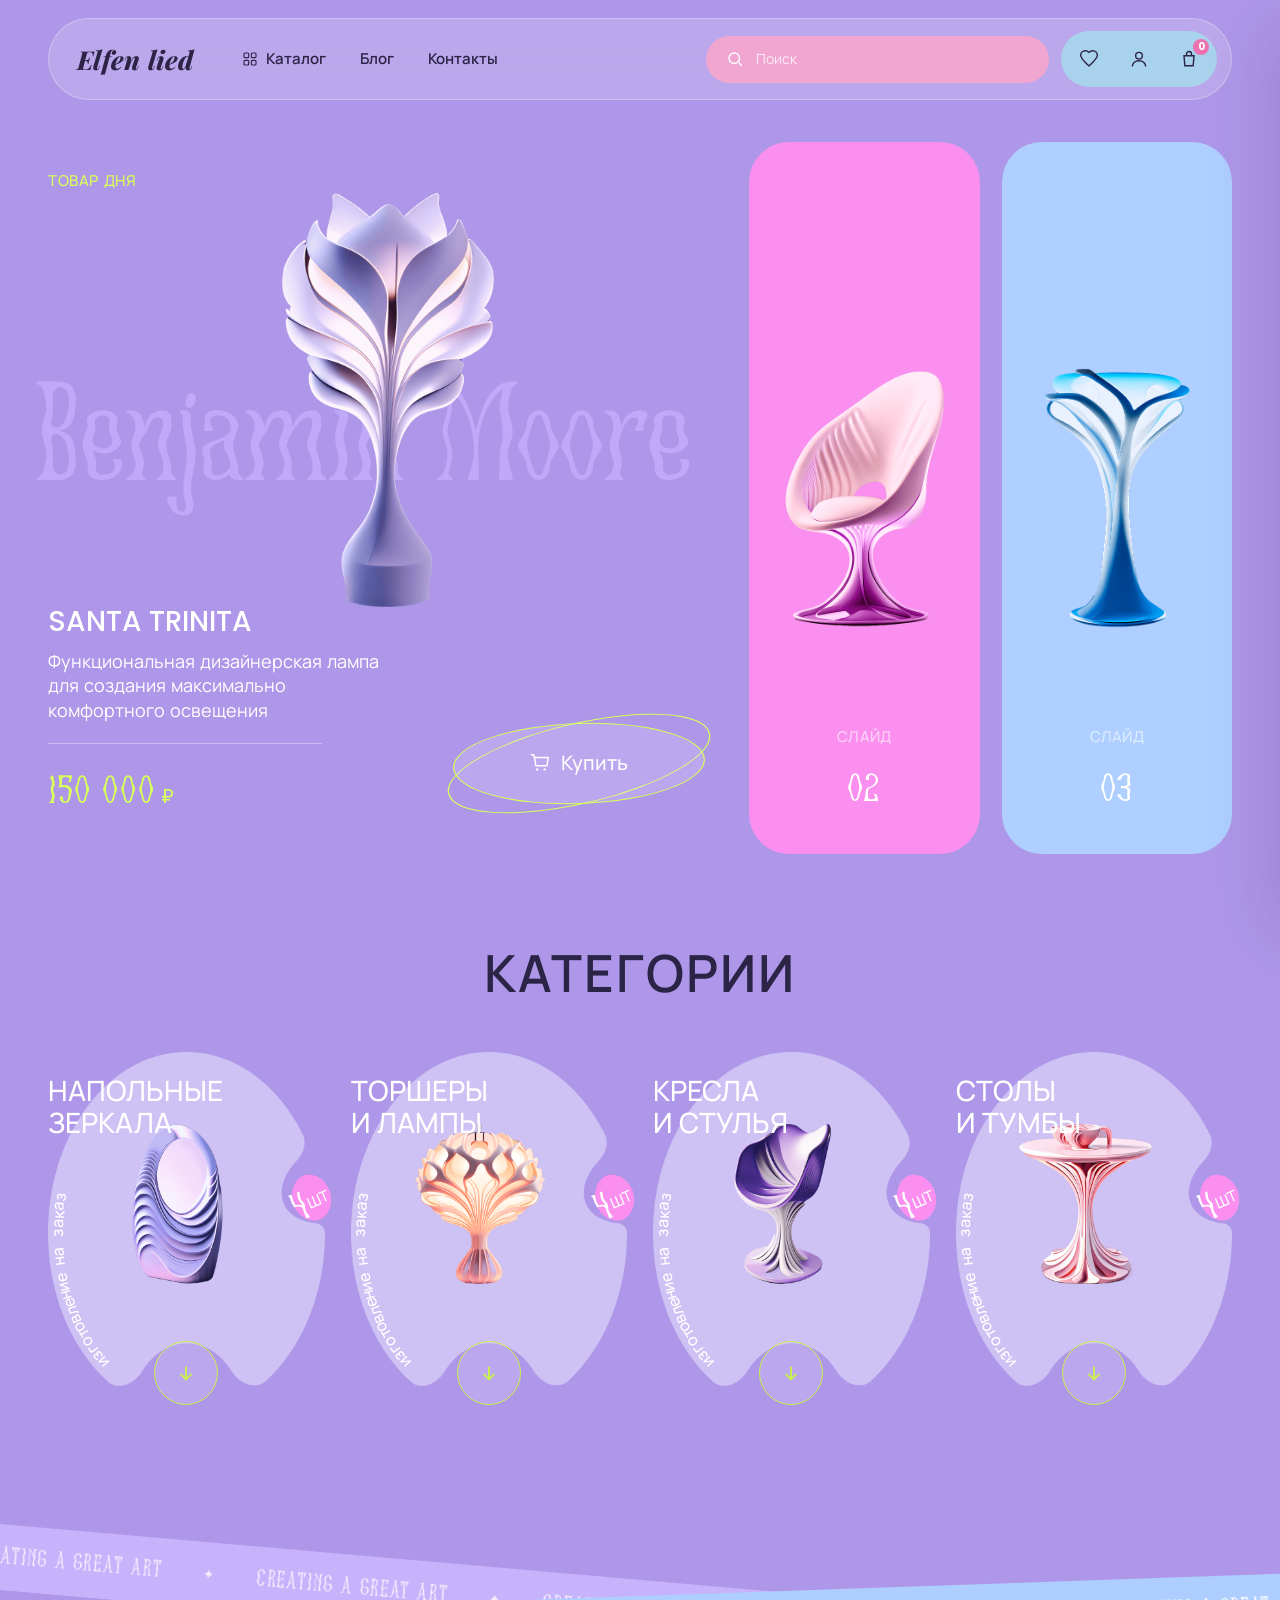
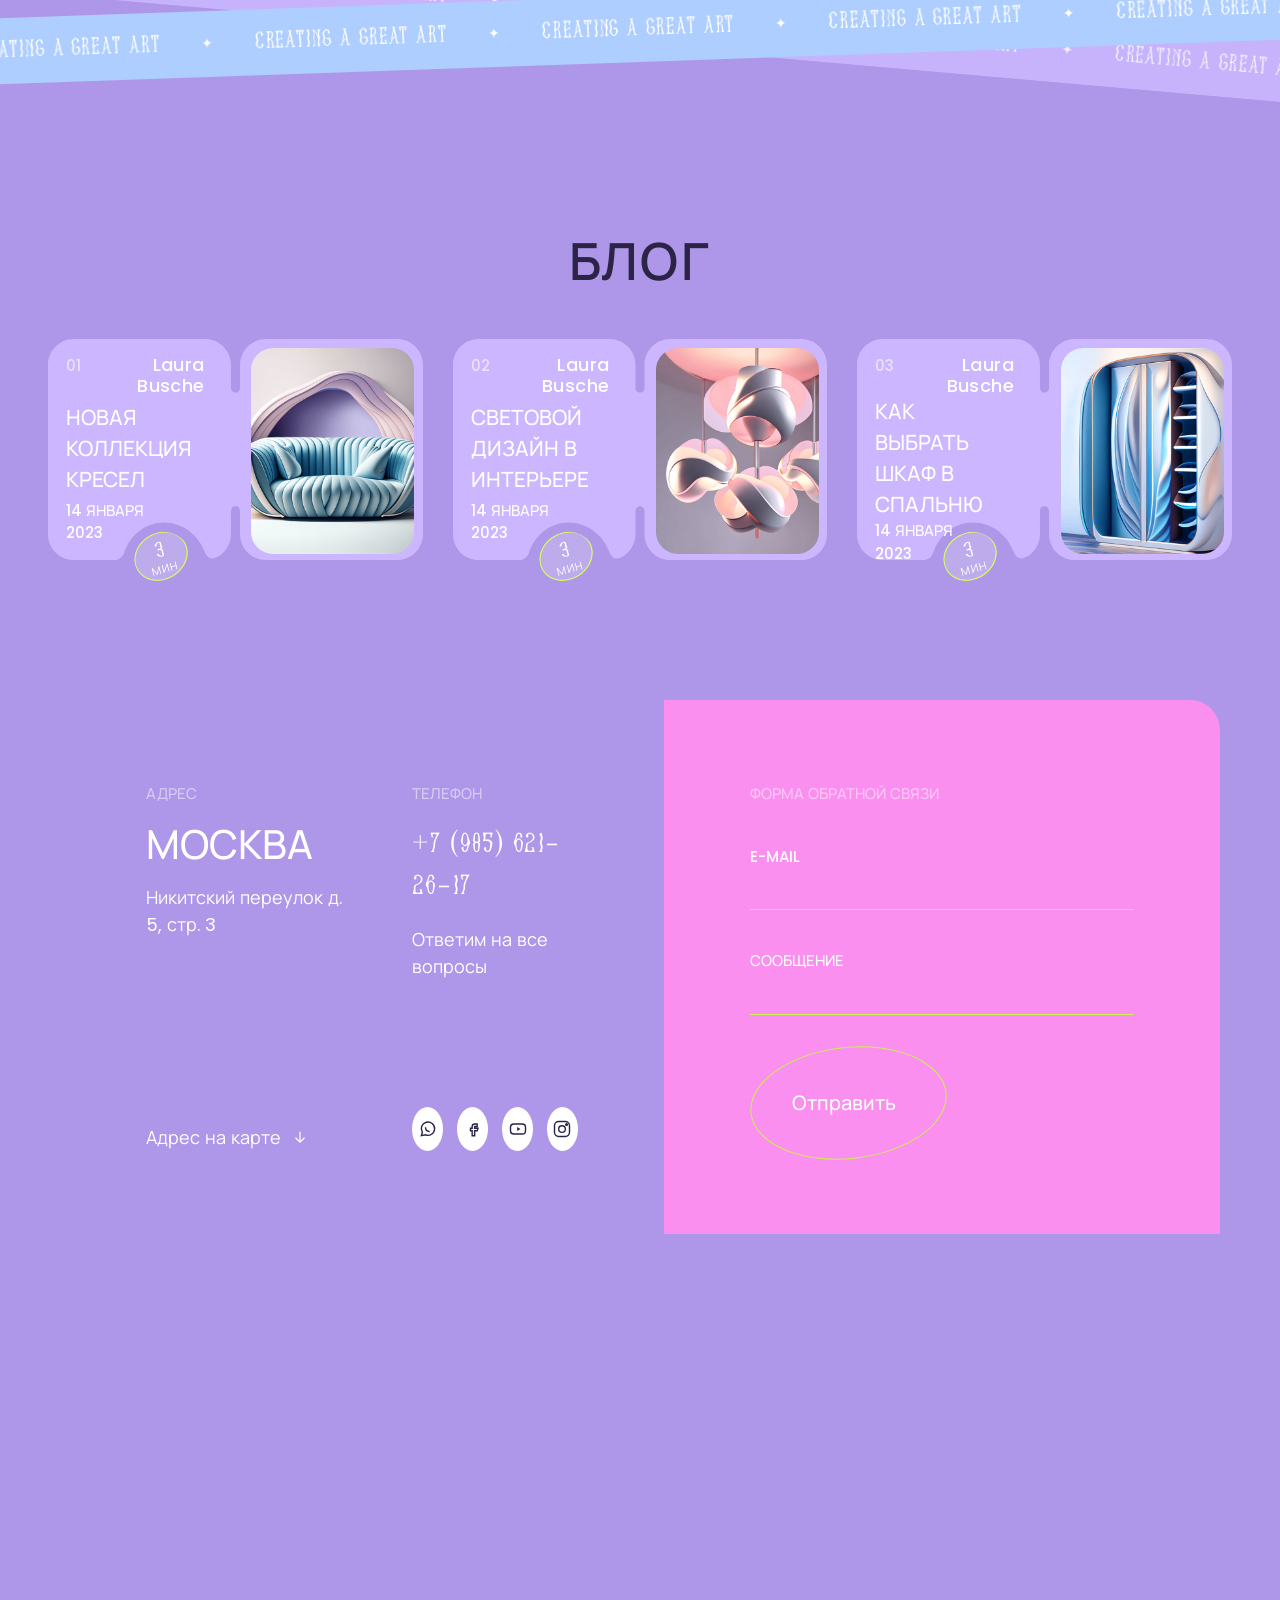
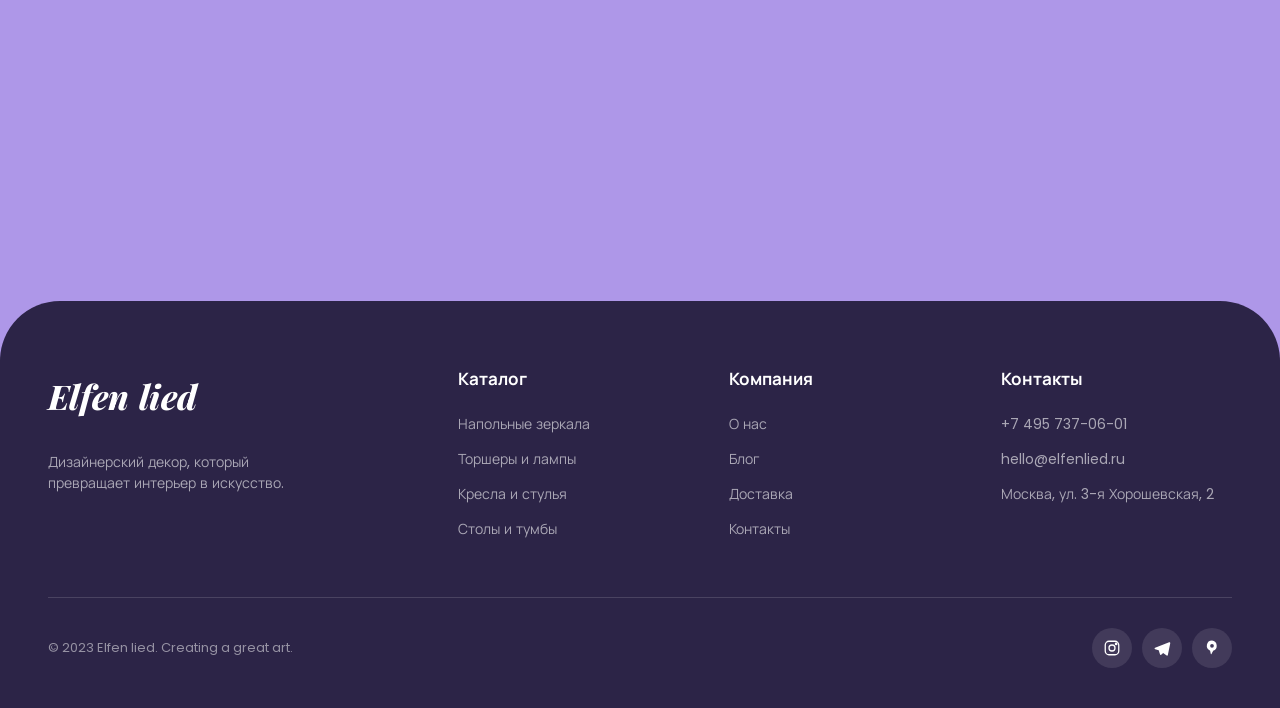
==== commit c9063035: "Карточка товара: прозрачный фон, без бордера, цветной свотч, шрифт Euclid Circular A Co-Authored-By:" ====
--- a/index.html
+++ b/index.html
@@ -235,31 +235,31 @@
       <!-- product grid -->
       <div class="product-row" id="productGrid">
         <article class="product-card reveal">
-          <div class="product-card__media" data-quickview role="button" tabindex="0"><span class="tag-pill">-15%</span><div class="obj"><svg viewBox="0 0 24 24" fill="none" stroke="currentColor" stroke-width="1.1"><ellipse cx="12" cy="9" rx="6" ry="8"/><path d="M12 17v5M8 22h8"/></svg></div></div>
+          <div class="product-card__media" data-quickview role="button" tabindex="0"><span class="tag-pill">-15%</span><span class="product-card__swatch" style="background:#5b9bd5"></span><div class="obj"><svg viewBox="0 0 24 24" fill="none" stroke="currentColor" stroke-width="1.1"><ellipse cx="12" cy="9" rx="6" ry="8"/><path d="M12 17v5M8 22h8"/></svg></div></div>
           <div class="product-card__name">Kristin</div>
           <div class="product-card__kind">Зеркало напольное</div>
           <div class="product-card__foot"><span class="product-card__price">150 000 ₽</span><button class="buy-tag" data-add-cart>Купить</button></div>
         </article>
         <article class="product-card reveal">
-          <div class="product-card__media" data-quickview role="button" tabindex="0"><div class="obj"><svg viewBox="0 0 24 24" fill="none" stroke="currentColor" stroke-width="1.1"><ellipse cx="12" cy="9" rx="6" ry="8"/><path d="M12 17v5M8 22h8"/></svg></div></div>
+          <div class="product-card__media" data-quickview role="button" tabindex="0"><span class="product-card__swatch" style="background:#e85fc0"></span><div class="obj"><svg viewBox="0 0 24 24" fill="none" stroke="currentColor" stroke-width="1.1"><ellipse cx="12" cy="9" rx="6" ry="8"/><path d="M12 17v5M8 22h8"/></svg></div></div>
           <div class="product-card__name">Arlene</div>
           <div class="product-card__kind">Зеркало напольное</div>
           <div class="product-card__foot"><span class="product-card__price">150 000 ₽</span><button class="buy-tag" data-add-cart>Купить</button></div>
         </article>
         <article class="product-card reveal">
-          <div class="product-card__media" data-quickview role="button" tabindex="0"><span class="tag-pill">new</span><div class="obj"><svg viewBox="0 0 24 24" fill="none" stroke="currentColor" stroke-width="1.1"><ellipse cx="12" cy="9" rx="6" ry="8"/><path d="M12 17v5M8 22h8"/></svg></div></div>
+          <div class="product-card__media" data-quickview role="button" tabindex="0"><span class="tag-pill">new</span><span class="product-card__swatch" style="background:#5b9bd5"></span><div class="obj"><svg viewBox="0 0 24 24" fill="none" stroke="currentColor" stroke-width="1.1"><ellipse cx="12" cy="9" rx="6" ry="8"/><path d="M12 17v5M8 22h8"/></svg></div></div>
           <div class="product-card__name">Colleen</div>
           <div class="product-card__kind">Зеркало напольное</div>
           <div class="product-card__foot"><span class="product-card__price">150 000 ₽</span><button class="buy-tag" data-add-cart>Купить</button></div>
         </article>
         <article class="product-card reveal">
-          <div class="product-card__media" data-quickview role="button" tabindex="0"><div class="obj"><svg viewBox="0 0 24 24" fill="none" stroke="currentColor" stroke-width="1.1"><ellipse cx="12" cy="9" rx="6" ry="8"/><path d="M12 17v5M8 22h8"/></svg></div></div>
+          <div class="product-card__media" data-quickview role="button" tabindex="0"><span class="product-card__swatch" style="background:#c9c9d1"></span><div class="obj"><svg viewBox="0 0 24 24" fill="none" stroke="currentColor" stroke-width="1.1"><ellipse cx="12" cy="9" rx="6" ry="8"/><path d="M12 17v5M8 22h8"/></svg></div></div>
           <div class="product-card__name">Coppelia</div>
           <div class="product-card__kind">Зеркало напольное</div>
           <div class="product-card__foot"><span class="product-card__price">150 000 ₽</span><button class="buy-tag" data-add-cart>Купить</button></div>
         </article>
         <article class="product-card reveal">
-          <div class="product-card__media" data-quickview role="button" tabindex="0"><span class="tag-pill">hit</span><div class="obj"><svg viewBox="0 0 24 24" fill="none" stroke="currentColor" stroke-width="1.1"><ellipse cx="12" cy="9" rx="6" ry="8"/><path d="M12 17v5M8 22h8"/></svg></div></div>
+          <div class="product-card__media" data-quickview role="button" tabindex="0"><span class="tag-pill">hit</span><span class="product-card__swatch" style="background:#e85fc0"></span><div class="obj"><svg viewBox="0 0 24 24" fill="none" stroke="currentColor" stroke-width="1.1"><ellipse cx="12" cy="9" rx="6" ry="8"/><path d="M12 17v5M8 22h8"/></svg></div></div>
           <div class="product-card__name">Artemide</div>
           <div class="product-card__kind">Зеркало напольное</div>
           <div class="product-card__foot"><span class="product-card__price">150 000 ₽</span><button class="buy-tag" data-add-cart>Купить</button></div>
--- a/assets/css/style.css
+++ b/assets/css/style.css
@@ -80,6 +80,9 @@
 
 .serif { font-family: var(--serif); }
 .section { padding: 70px 0; }
+/* catalog stays hidden until opened via the "Напольные зеркала" category arrow */
+#products { display: none; }
+#products.is-visible { display: block; }
 
 /* ---------- Typography ---------- */
 h1, h2, h3, h4 { margin: 0; font-weight: 700; line-height: 1.05; }
@@ -362,9 +365,9 @@
    Catalog / products
    ============================================================ */
 .catalog-bar { display: flex; align-items: center; justify-content: space-between; gap: 20px; margin-bottom: 34px; flex-wrap: wrap; }
-.filter-toggle { display: inline-flex; align-items: center; gap: 12px; font-size: 15px; font-weight: 600; letter-spacing: .12em; text-transform: uppercase; }
-.filter-toggle svg { width: 18px; height: 18px; }
-.catalog-bar .count { font-size: 15px; color: var(--ink-soft); }
+.filter-toggle { display: inline-flex; align-items: center; gap: 12px; font-size: 15px; font-weight: 600; letter-spacing: .12em; text-transform: uppercase; color: #fff; }
+.filter-toggle svg { width: 18px; height: 18px; color: var(--lime); }
+.catalog-bar .count { font-size: 15px; color: #fff; text-transform: uppercase; }
 
 .filters {
   background: var(--card); border: 1px solid rgba(255,255,255,.3);
@@ -386,18 +389,23 @@
 
 .product-row { display: grid; grid-template-columns: repeat(5, 1fr); gap: 24px; }
 .product-card {
-  background: var(--card); border: 1px solid rgba(255,255,255,.3);
+  background: transparent; border: 1px solid transparent;
   border-radius: var(--radius); padding: 20px; text-align: center;
   transition: transform .25s ease, background .25s ease;
 }
-.product-card:hover { transform: translateY(-8px); background: rgba(255,255,255,.34); }
+.product-card:hover { transform: translateY(-8px); background: rgba(255,255,255,.12); }
 .product-card__media {
   position: relative; height: 220px; border-radius: 50% 50% 44% 44%;
   background: radial-gradient(circle at 50% 42%, rgba(255,255,255,.5), rgba(255,255,255,.12));
   display: grid; place-items: center; margin-bottom: 18px;
 }
 .product-card__media .obj svg { max-width: 110px; color: #efe7ff; }
-.product-card__name { font-family: var(--serif); font-size: 22px; font-weight: 800; letter-spacing: .02em; }
+.product-card__swatch {
+  position: absolute; top: 14px; left: 14px; z-index: 1;
+  width: 22px; height: 22px; border-radius: 50%; border: 2px solid #fff;
+  box-shadow: 0 2px 6px rgba(0,0,0,.15);
+}
+.product-card__name { font-family: var(--sans); font-size: 20px; font-weight: 700; letter-spacing: .01em; }
 .product-card__kind { font-size: 13px; color: var(--ink-soft); margin: 4px 0 16px; }
 .product-card__foot { display: flex; align-items: center; justify-content: space-between; }
 .product-card__price { font-weight: 800; font-size: 16px; }
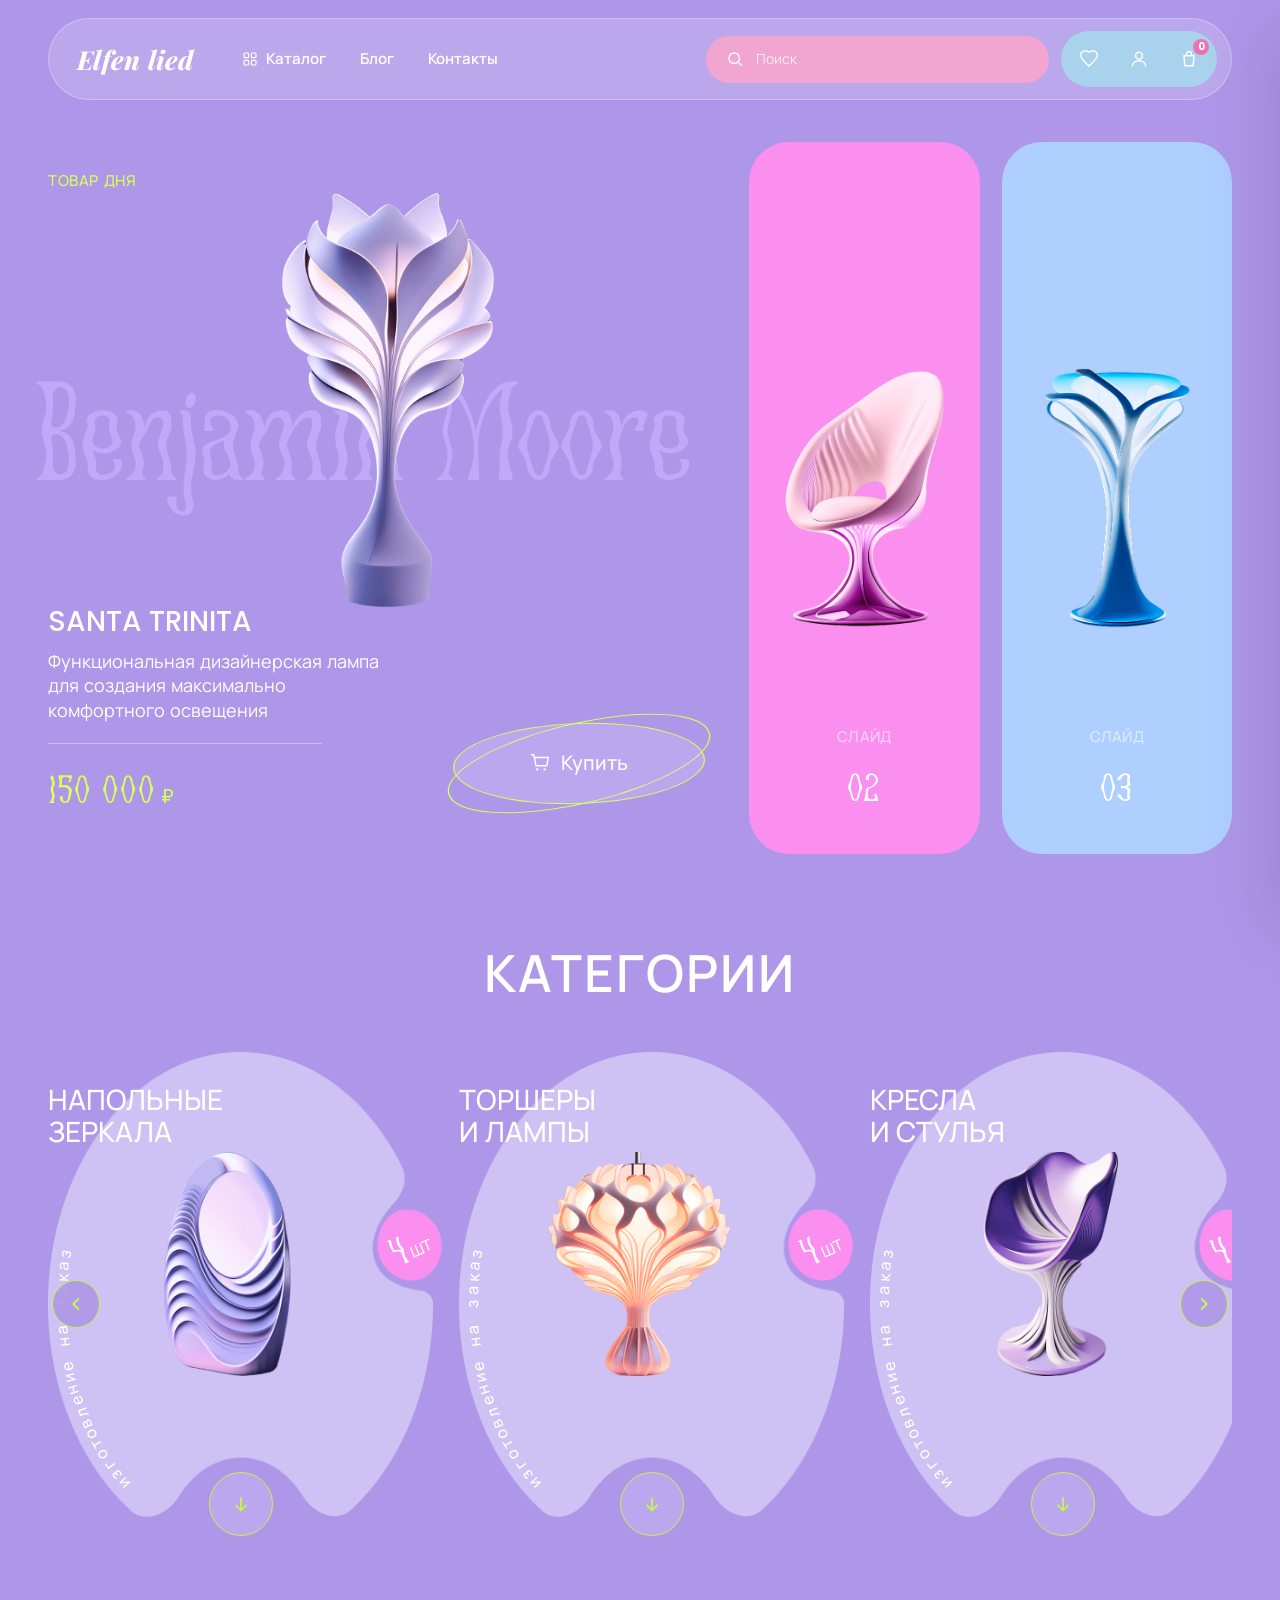
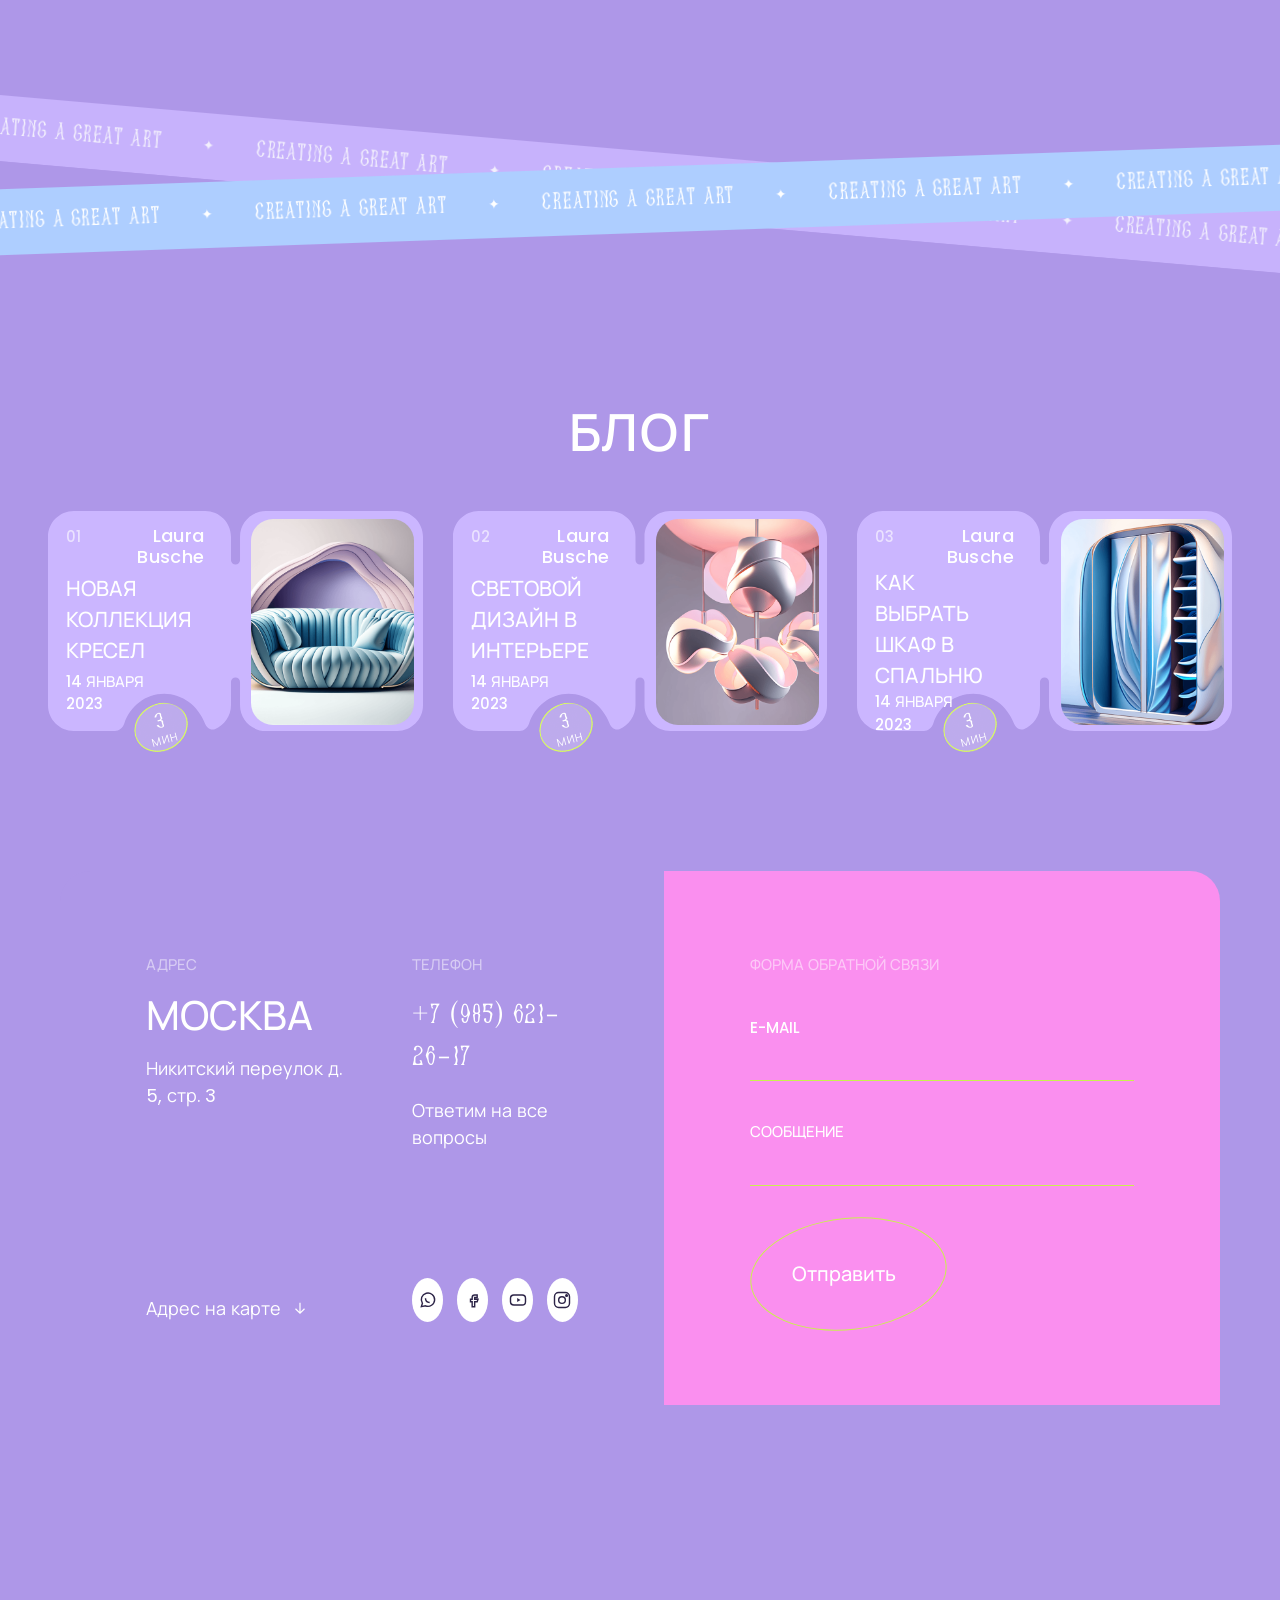
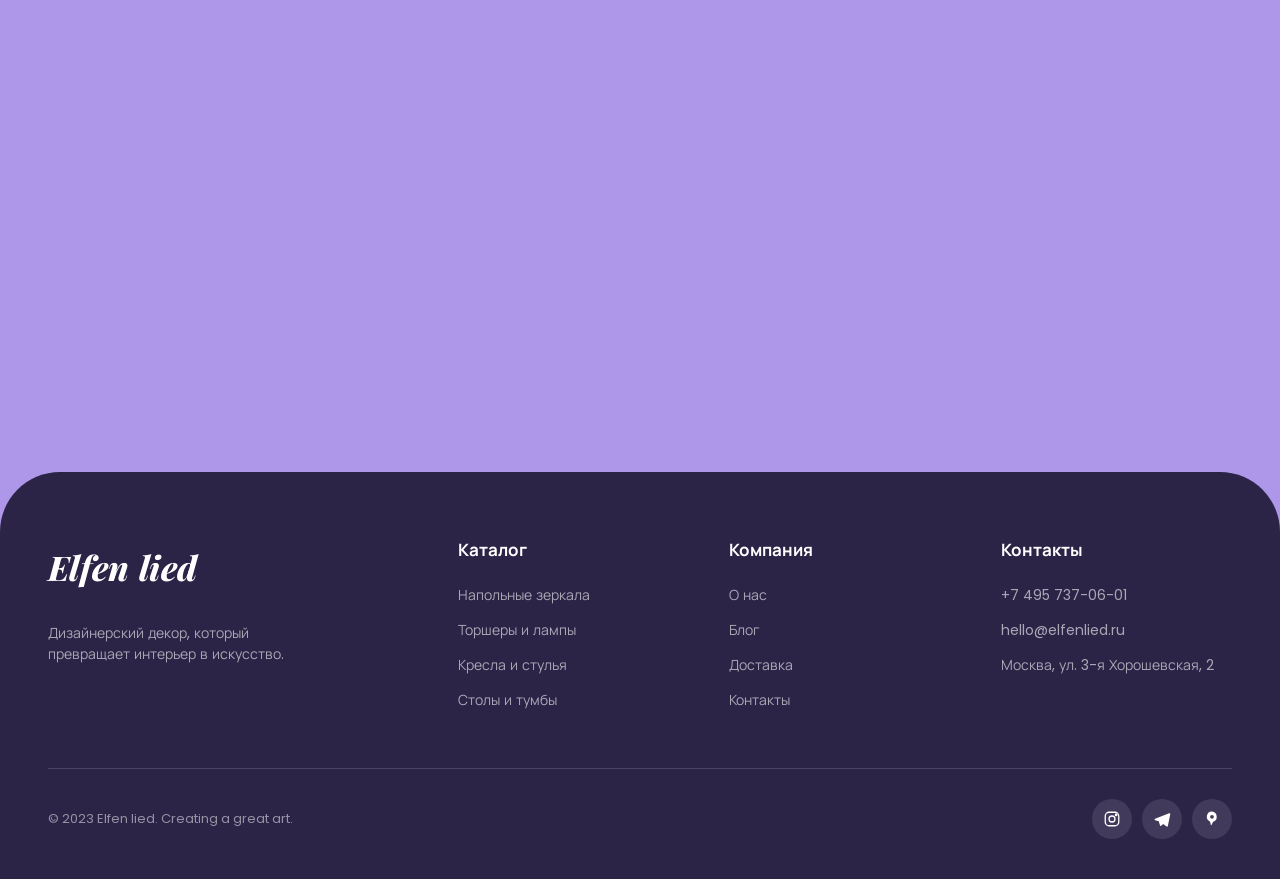
==== commit 9b587a1a: "Стрелки для листания карточек категорий; возвращены боковые поля, увеличен нижний паддинг блока Co-A" ====
--- a/index.html
+++ b/index.html
@@ -60,7 +60,14 @@
   <section class="section" id="catalog">
     <div class="container">
       <h2 class="section-title reveal">Категории</h2>
-      <div class="cat-row">
+      <div class="cat-row-wrap">
+        <button type="button" class="cat-row-nav cat-row-nav--prev" data-cat-scroll="-1" aria-label="Предыдущие категории">
+          <svg viewBox="0 0 24 24" fill="none" stroke="currentColor" stroke-width="2"><path d="M15 6l-6 6 6 6"/></svg>
+        </button>
+        <button type="button" class="cat-row-nav cat-row-nav--next" data-cat-scroll="1" aria-label="Следующие категории">
+          <svg viewBox="0 0 24 24" fill="none" stroke="currentColor" stroke-width="2"><path d="M9 6l6 6-6 6"/></svg>
+        </button>
+        <div class="cat-row">
         <div class="figcat-card reveal">
           <div class="figcat-card__obj obj" data-img="assets/img/cat-mirrors.png"><svg viewBox="0 0 24 24" fill="none" stroke="currentColor" stroke-width="1.1"><ellipse cx="12" cy="9" rx="6" ry="8"/><path d="M12 17v5M8 22h8"/></svg></div>
           <div class="figcat-card__title">Напольные<br>зеркала</div>
@@ -193,6 +200,7 @@
           </div>
           <div class="figcat-card__cta"><a class="round-btn" href="#products" aria-label="Смотреть"><svg viewBox="0 0 24 24" fill="none" stroke="currentColor" stroke-width="2"><path d="M12 5v14M6 13l6 6 6-6"/></svg></a></div>
         </div>
+        </div>
       </div>
     </div>
   </section>
@@ -238,31 +246,31 @@
           <div class="product-card__media" data-quickview role="button" tabindex="0"><span class="tag-pill">-15%</span><span class="product-card__swatch" style="background:#5b9bd5"></span><div class="obj"><svg viewBox="0 0 24 24" fill="none" stroke="currentColor" stroke-width="1.1"><ellipse cx="12" cy="9" rx="6" ry="8"/><path d="M12 17v5M8 22h8"/></svg></div></div>
           <div class="product-card__name">Kristin</div>
           <div class="product-card__kind">Зеркало напольное</div>
-          <div class="product-card__foot"><span class="product-card__price">150 000 ₽</span><button class="buy-tag" data-add-cart>Купить</button></div>
+          <div class="product-card__foot"><span class="product-card__price">150 000<span class="product-card__currency">₽</span></span><button class="buy-tag" data-add-cart><svg viewBox="0 0 24 24" fill="none" stroke="currentColor" stroke-width="1.6"><path d="M3 4h2l2.4 12.4a2 2 0 0 0 2 1.6h7.2a2 2 0 0 0 2-1.6L20 8H6"/><circle cx="9" cy="20" r="1.4"/><circle cx="17" cy="20" r="1.4"/></svg>Купить</button></div>
         </article>
         <article class="product-card reveal">
           <div class="product-card__media" data-quickview role="button" tabindex="0"><span class="product-card__swatch" style="background:#e85fc0"></span><div class="obj"><svg viewBox="0 0 24 24" fill="none" stroke="currentColor" stroke-width="1.1"><ellipse cx="12" cy="9" rx="6" ry="8"/><path d="M12 17v5M8 22h8"/></svg></div></div>
           <div class="product-card__name">Arlene</div>
           <div class="product-card__kind">Зеркало напольное</div>
-          <div class="product-card__foot"><span class="product-card__price">150 000 ₽</span><button class="buy-tag" data-add-cart>Купить</button></div>
+          <div class="product-card__foot"><span class="product-card__price">150 000<span class="product-card__currency">₽</span></span><button class="buy-tag" data-add-cart><svg viewBox="0 0 24 24" fill="none" stroke="currentColor" stroke-width="1.6"><path d="M3 4h2l2.4 12.4a2 2 0 0 0 2 1.6h7.2a2 2 0 0 0 2-1.6L20 8H6"/><circle cx="9" cy="20" r="1.4"/><circle cx="17" cy="20" r="1.4"/></svg>Купить</button></div>
         </article>
         <article class="product-card reveal">
           <div class="product-card__media" data-quickview role="button" tabindex="0"><span class="tag-pill">new</span><span class="product-card__swatch" style="background:#5b9bd5"></span><div class="obj"><svg viewBox="0 0 24 24" fill="none" stroke="currentColor" stroke-width="1.1"><ellipse cx="12" cy="9" rx="6" ry="8"/><path d="M12 17v5M8 22h8"/></svg></div></div>
           <div class="product-card__name">Colleen</div>
           <div class="product-card__kind">Зеркало напольное</div>
-          <div class="product-card__foot"><span class="product-card__price">150 000 ₽</span><button class="buy-tag" data-add-cart>Купить</button></div>
+          <div class="product-card__foot"><span class="product-card__price">150 000<span class="product-card__currency">₽</span></span><button class="buy-tag" data-add-cart><svg viewBox="0 0 24 24" fill="none" stroke="currentColor" stroke-width="1.6"><path d="M3 4h2l2.4 12.4a2 2 0 0 0 2 1.6h7.2a2 2 0 0 0 2-1.6L20 8H6"/><circle cx="9" cy="20" r="1.4"/><circle cx="17" cy="20" r="1.4"/></svg>Купить</button></div>
         </article>
         <article class="product-card reveal">
           <div class="product-card__media" data-quickview role="button" tabindex="0"><span class="product-card__swatch" style="background:#c9c9d1"></span><div class="obj"><svg viewBox="0 0 24 24" fill="none" stroke="currentColor" stroke-width="1.1"><ellipse cx="12" cy="9" rx="6" ry="8"/><path d="M12 17v5M8 22h8"/></svg></div></div>
           <div class="product-card__name">Coppelia</div>
           <div class="product-card__kind">Зеркало напольное</div>
-          <div class="product-card__foot"><span class="product-card__price">150 000 ₽</span><button class="buy-tag" data-add-cart>Купить</button></div>
+          <div class="product-card__foot"><span class="product-card__price">150 000<span class="product-card__currency">₽</span></span><button class="buy-tag" data-add-cart><svg viewBox="0 0 24 24" fill="none" stroke="currentColor" stroke-width="1.6"><path d="M3 4h2l2.4 12.4a2 2 0 0 0 2 1.6h7.2a2 2 0 0 0 2-1.6L20 8H6"/><circle cx="9" cy="20" r="1.4"/><circle cx="17" cy="20" r="1.4"/></svg>Купить</button></div>
         </article>
         <article class="product-card reveal">
           <div class="product-card__media" data-quickview role="button" tabindex="0"><span class="tag-pill">hit</span><span class="product-card__swatch" style="background:#e85fc0"></span><div class="obj"><svg viewBox="0 0 24 24" fill="none" stroke="currentColor" stroke-width="1.1"><ellipse cx="12" cy="9" rx="6" ry="8"/><path d="M12 17v5M8 22h8"/></svg></div></div>
           <div class="product-card__name">Artemide</div>
           <div class="product-card__kind">Зеркало напольное</div>
-          <div class="product-card__foot"><span class="product-card__price">150 000 ₽</span><button class="buy-tag" data-add-cart>Купить</button></div>
+          <div class="product-card__foot"><span class="product-card__price">150 000<span class="product-card__currency">₽</span></span><button class="buy-tag" data-add-cart><svg viewBox="0 0 24 24" fill="none" stroke="currentColor" stroke-width="1.6"><path d="M3 4h2l2.4 12.4a2 2 0 0 0 2 1.6h7.2a2 2 0 0 0 2-1.6L20 8H6"/><circle cx="9" cy="20" r="1.4"/><circle cx="17" cy="20" r="1.4"/></svg>Купить</button></div>
         </article>
       </div>
 
--- a/assets/css/style.css
+++ b/assets/css/style.css
@@ -96,7 +96,7 @@
   font-family: var(--display);
   font-size: clamp(30px, 4vw, 58px);
   font-weight: 600; text-transform: uppercase; letter-spacing: 0.04em;
-  text-align: center; margin-bottom: 50px;
+  text-align: center; margin-bottom: 50px; color: #fff;
 }
 
 /* ---------- Buttons ---------- */
@@ -117,29 +117,31 @@
   display: inline-flex; align-items: center; gap: 22px;
   padding: 12px 12px 12px 34px;
   border: 1.5px solid var(--lime);
-  border-radius: 50%; background: rgba(235, 227, 255, .2); color: #fff;
+  border-radius: 50px; background: rgba(235, 227, 255, .2); color: #fff;
   font-size: 15px; font-weight: 600; letter-spacing: .02em;
   transition: background .25s ease, color .25s ease;
 }
 .oval-btn .dot {
   width: 44px; height: 44px; border-radius: 50%;
-  background: var(--lime); color: var(--lime-ink);
+  background: var(--lime); color: #fff;
   display: grid; place-items: center; flex-shrink: 0;
   transition: transform .25s ease;
 }
 .oval-btn:hover, .oval-btn:focus-visible { background: var(--lime); color: var(--lime-ink); }
-.oval-btn:hover .dot, .oval-btn:focus-visible .dot { background: var(--lime-ink); color: var(--lime); transform: rotate(45deg); }
+.oval-btn:hover .dot, .oval-btn:focus-visible .dot { background: var(--lime-ink); color: #fff; transform: rotate(45deg); }
 .oval-btn .dot svg { width: 18px; height: 18px; }
 
 .buy-tag {
-  display: inline-flex; align-items: center; gap: 10px;
-  padding: 9px 18px; border-radius: 40px;
-  border: 1.5px solid var(--lime); background: transparent; color: var(--lime);
-  font-size: 13px; font-weight: 600;
-  transition: background .2s ease, color .2s ease, transform .2s ease;
-}
+  display: inline-flex; align-items: center; gap: 11px;
+  padding: 9px 8px; border-radius: 40px; margin-left: auto;
+  border: none; background: transparent; color: #fff;
+  font-family: var(--sans); font-size: 20px; font-weight: 500;
+  white-space: nowrap;
+  transition: color .2s ease, transform .2s ease;
+}
+.buy-tag svg { width: 20px; height: 20px; color: var(--lime); flex-shrink: 0; }
 .buy-tag:hover, .buy-tag:focus-visible {
-  background: var(--lime); color: var(--lime-ink); transform: translateY(-2px);
+  color: var(--lime); transform: translateY(-2px);
 }
 
 .tag-pill {
@@ -170,18 +172,18 @@
   border: 1px solid rgba(255,255,255,.28);
   border-radius: 50px; padding: 12px 14px 12px 28px;
 }
-.logo { font-family: var(--serif); font-size: 26px; font-weight: 800; font-style: italic; letter-spacing: .01em; }
+.logo { font-family: var(--serif); font-size: 26px; font-weight: 800; font-style: italic; letter-spacing: .01em; color: #fff; }
 .main-nav { margin-left: 18px; }
 .main-nav ul { display: flex; gap: 34px; align-items: center; }
 .main-nav a {
   display: inline-flex; align-items: center; gap: 8px;
-  font-size: 15px; font-weight: 600; color: var(--ink);
+  font-size: 15px; font-weight: 600; color: #fff;
   position: relative; padding: 6px 0;
 }
 .main-nav a svg { width: 16px; height: 16px; }
 .main-nav a::after {
   content: ""; position: absolute; left: 0; bottom: 0; width: 0; height: 2px;
-  background: var(--ink); transition: width .25s ease;
+  background: #fff; transition: width .25s ease;
 }
 .main-nav a:hover::after { width: 100%; }
 
@@ -203,7 +205,7 @@
 }
 .icon-cluster button, .icon-cluster a {
   width: 44px; height: 44px; border-radius: 50%;
-  display: grid; place-items: center; color: var(--ink);
+  display: grid; place-items: center; color: #fff;
   transition: background .2s ease;
 }
 .icon-cluster button:hover, .icon-cluster a:hover { background: rgba(255,255,255,.4); }
@@ -297,7 +299,19 @@
 /* ============================================================
    Categories
    ============================================================ */
-.cat-row { display: grid; grid-template-columns: repeat(4, 1fr); gap: 26px; }
+.cat-row-wrap { position: relative; }
+.cat-row { display: flex; gap: 26px; }
+.cat-row-nav {
+  display: none; position: absolute; top: 50%; transform: translateY(-50%);
+  z-index: 5; width: 48px; height: 48px; border-radius: 50%;
+  align-items: center; justify-content: center;
+  border: 1.5px solid var(--lime); background: rgba(174,151,232,.9); color: var(--lime);
+  cursor: pointer; transition: background .2s ease, color .2s ease;
+}
+.cat-row-nav:hover { background: var(--lime); color: var(--lime-ink); }
+.cat-row-nav svg { width: 22px; height: 22px; }
+.cat-row-nav--prev { left: 4px; }
+.cat-row-nav--next { right: 4px; }
 .cat-card {
   background: var(--card); border: 1px solid rgba(255,255,255,.3);
   border-radius: var(--radius-lg); padding: 26px; text-align: center;
@@ -315,7 +329,10 @@
 
 /* category card — exact shape/layout from Figma (карточки лампы выезд
    категории, 428x517). Shape/badge assets are drop-in, see assets/img/README.md */
-.figcat-card { position: relative; aspect-ratio: 428 / 517; color: #fff; }
+.figcat-card {
+  position: relative; flex: 0 0 385px; width: 385px; height: 465px;
+  scroll-snap-align: start; color: #fff;
+}
 .figcat-card::before {
   content: ""; position: absolute; inset: 0; z-index: 0;
   background-color: #cec2f4;
@@ -387,16 +404,15 @@
 .color-chip i { width: 14px; height: 14px; border-radius: 50%; }
 .color-chip .n { color: var(--ink-soft); font-size: 12px; }
 
-.product-row { display: grid; grid-template-columns: repeat(5, 1fr); gap: 24px; }
+.product-row { display: flex; gap: 24px; }
 .product-card {
+  position: relative; flex: 0 0 305px; width: 305px; height: 433px;
+  scroll-snap-align: start; overflow: hidden;
   background: transparent; border: 1px solid transparent;
   border-radius: var(--radius); padding: 20px; text-align: center;
-  transition: transform .25s ease, background .25s ease;
-}
-.product-card:hover { transform: translateY(-8px); background: rgba(255,255,255,.12); }
+}
 .product-card__media {
-  position: relative; height: 220px; border-radius: 50% 50% 44% 44%;
-  background: radial-gradient(circle at 50% 42%, rgba(255,255,255,.5), rgba(255,255,255,.12));
+  position: relative; height: 220px;
   display: grid; place-items: center; margin-bottom: 18px;
 }
 .product-card__media .obj svg { max-width: 110px; color: #efe7ff; }
@@ -405,10 +421,20 @@
   width: 22px; height: 22px; border-radius: 50%; border: 2px solid #fff;
   box-shadow: 0 2px 6px rgba(0,0,0,.15);
 }
-.product-card__name { font-family: var(--sans); font-size: 20px; font-weight: 700; letter-spacing: .01em; }
-.product-card__kind { font-size: 13px; color: var(--ink-soft); margin: 4px 0 16px; }
-.product-card__foot { display: flex; align-items: center; justify-content: space-between; }
-.product-card__price { font-weight: 800; font-size: 16px; }
+.product-card__name { font-family: var(--sans); font-size: 28px; font-weight: 500; letter-spacing: .01em; text-transform: uppercase; color: #fff; }
+.product-card__kind {
+  font-size: 15px; color: #fff; margin: 7px 0 16px; text-transform: none;
+  padding-bottom: 16px; border-bottom: 2px solid var(--lime);
+}
+.product-card__foot { display: flex; align-items: center; justify-content: space-between; flex-wrap: wrap; gap: 8px; }
+.product-card__price {
+  font-family: var(--num); font-weight: 400; letter-spacing: .04em;
+  font-size: 28px; color: #fff; white-space: nowrap;
+}
+.product-card__currency {
+  font-family: var(--sans); font-size: 20px; font-weight: 400; letter-spacing: normal;
+  margin-left: 4px; vertical-align: top;
+}
 
 .load-more { display: flex; justify-content: center; margin-top: 44px; }
 
@@ -738,9 +764,17 @@
 /* ============================================================
    Responsive
    ============================================================ */
+@media (max-width: 1730px) {
+  .cat-row, .product-row {
+    overflow-x: auto; overflow-y: hidden; padding-bottom: 40px;
+    -webkit-overflow-scrolling: touch; scroll-snap-type: x proximity;
+  }
+  .cat-row-nav { display: flex; }
+  .product-row {
+    margin-left: calc(-1 * var(--gutter)); margin-right: calc(-1 * var(--gutter));
+  }
+}
 @media (max-width: 1200px) {
-  .product-row { grid-template-columns: repeat(3, 1fr); }
-  .cat-row { grid-template-columns: repeat(2, 1fr); }
   .site-footer__top { grid-template-columns: 1fr 1fr; }
 }
 @media (max-width: 1000px) {
@@ -767,7 +801,6 @@
   .main-nav.open a { display: flex; width: 100%; padding: 12px 0; border-bottom: 1px solid var(--line); }
 }
 @media (max-width: 760px) {
-  .product-row { grid-template-columns: repeat(2, 1fr); }
   .search-box input { display: none; }
   .search-box { padding: 12px; }
   .contact-window { border-radius: 24px 24px 0 0; }
@@ -776,7 +809,6 @@
   .contact-map { height: 320px; }
 }
 @media (max-width: 520px) {
-  .cat-row, .product-row { grid-template-columns: 1fr; }
   .hero__panel { flex: 1 1 100%; }
   .hero__buy { align-self: center; }
   .blog-card__time { width: 50px; height: 42px; }
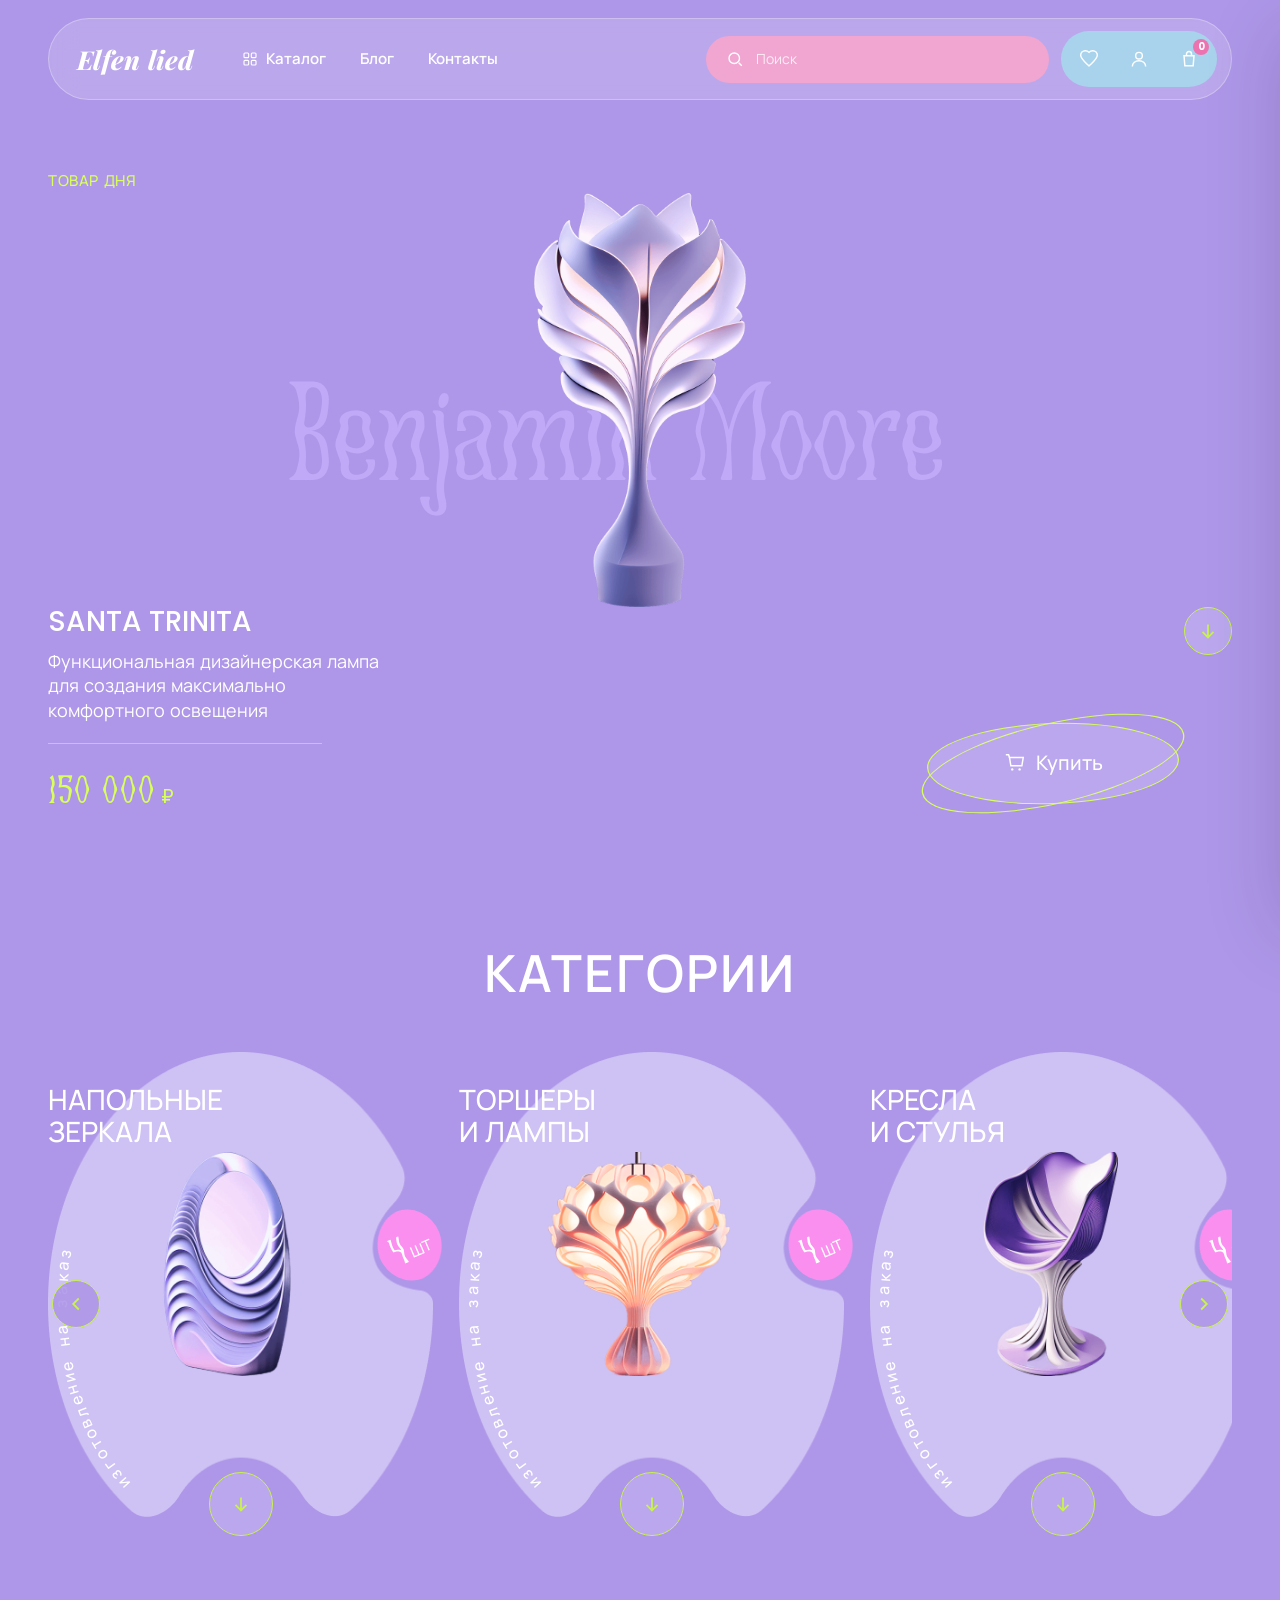
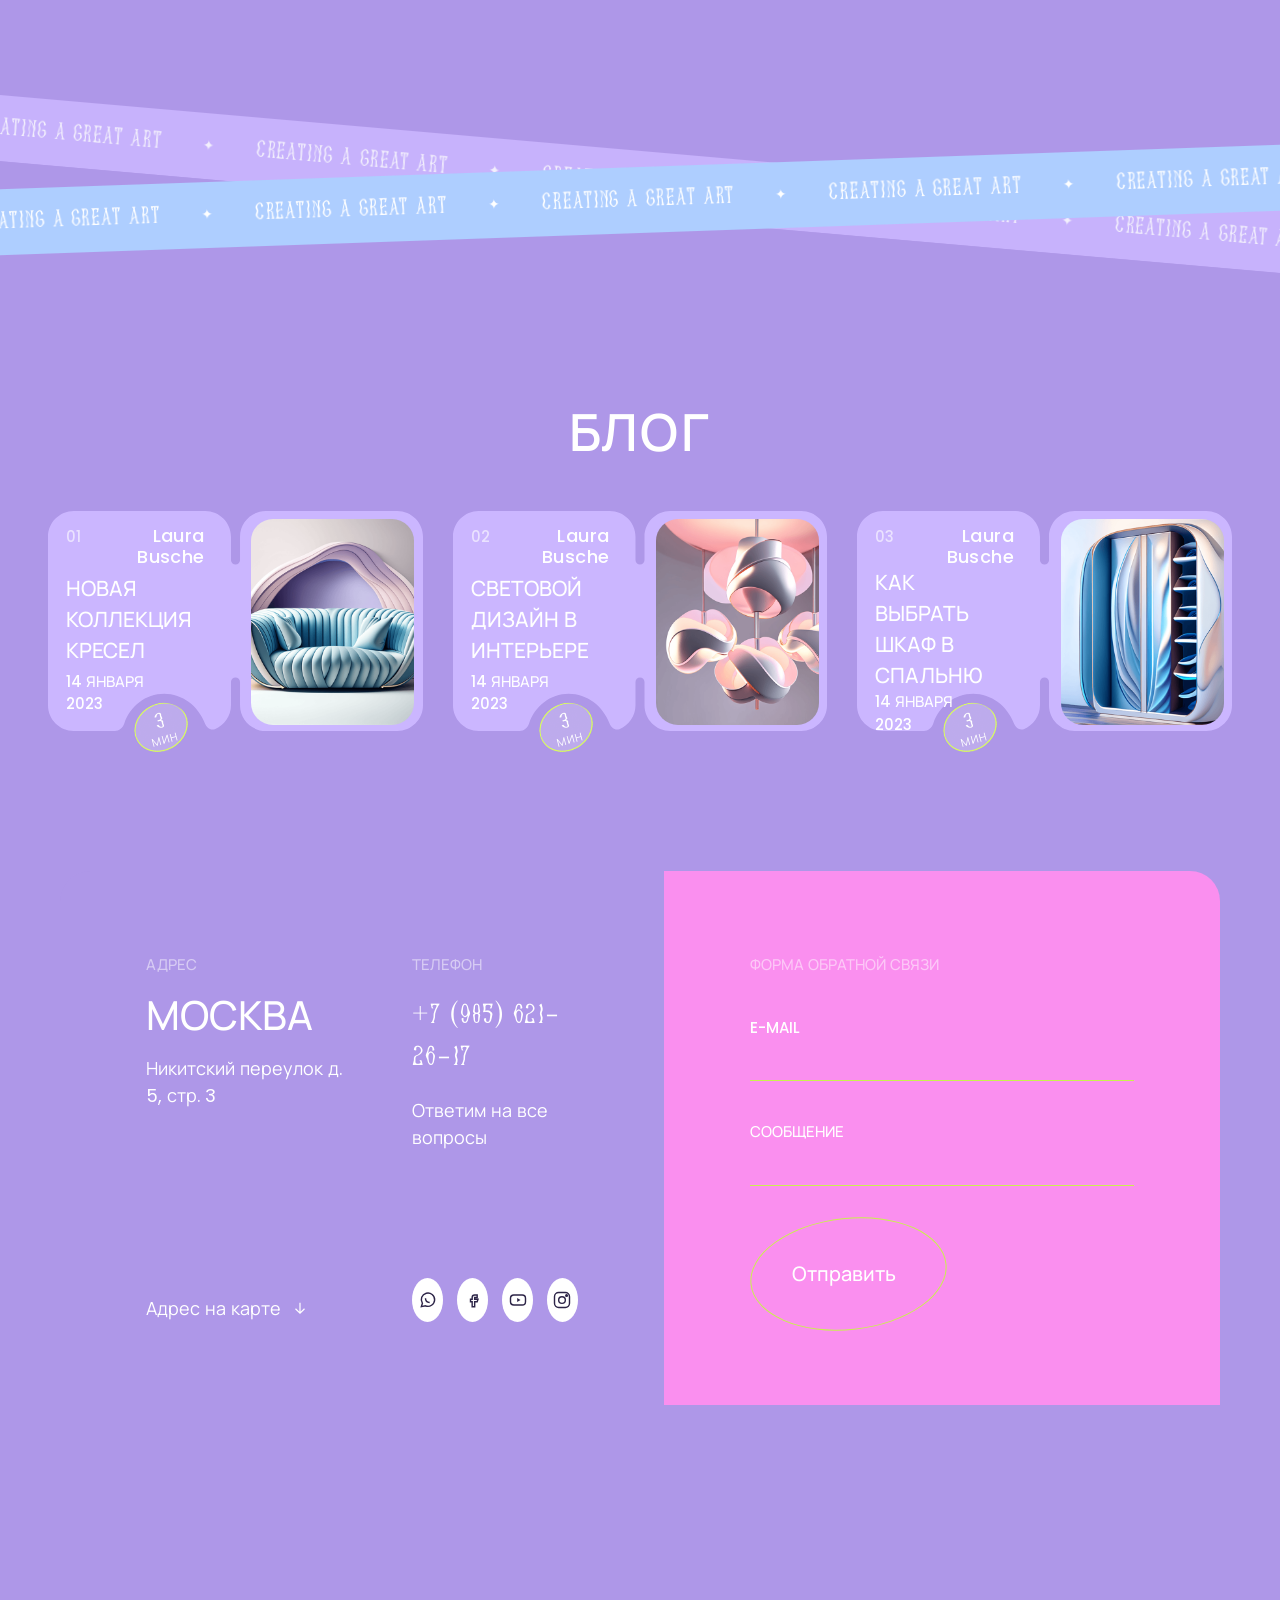
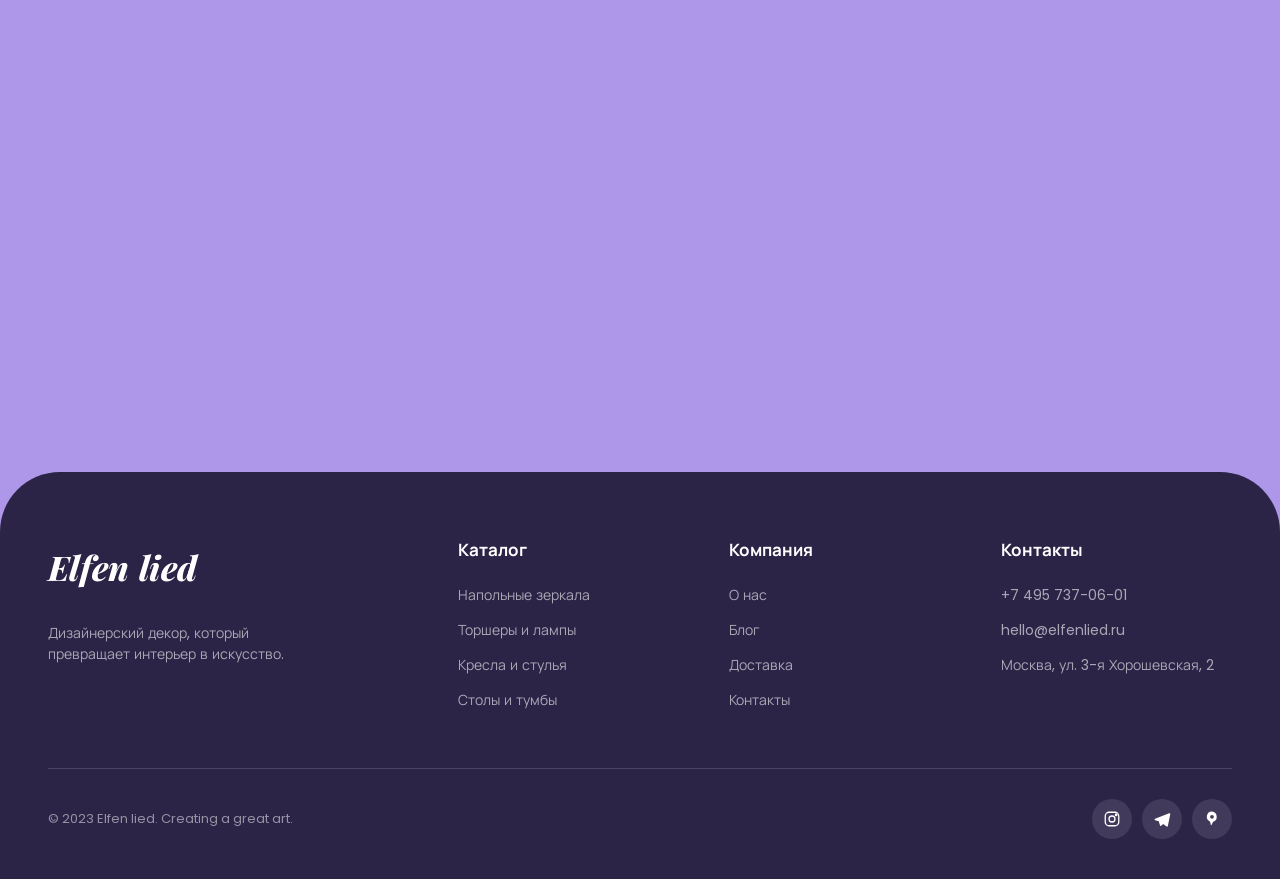
==== commit 943ca473: "Вернул обычный порядок текста в hero, кнопка снова плавает у изображения; добавлена плашка для раскр" ====
--- a/index.html
+++ b/index.html
@@ -29,11 +29,16 @@
         <div class="hero__object" data-img="assets/img/hero-santa-trinita.png">
           <svg viewBox="0 0 24 24" fill="none" stroke="currentColor" stroke-width="1"><path d="M12 2c-2 3-3 6 0 9 3-3 2-6 0-9zM12 11c-3-1-6 0-7 3 3 1 6 0 7-3zM12 11c3-1 6 0 7 3-3 1-6 0-7-3zM12 11v9M8 22h8"/></svg>
         </div>
-        <div class="hero__info">
-          <h1>Santa Trinita</h1>
-          <p>Функциональная дизайнерская лампа для создания максимально комфортного освещения</p>
-          <div class="hero__divider"></div>
-          <div class="hero__price">150 000<span>₽</span></div>
+        <div class="hero__info-row">
+          <div class="hero__info">
+            <h1>Santa Trinita</h1>
+            <p>Функциональная дизайнерская лампа для создания максимально комфортного освещения</p>
+            <div class="hero__divider"></div>
+            <div class="hero__price">150 000<span>₽</span></div>
+          </div>
+          <button type="button" class="hero__slides-toggle" data-toggle-slides aria-label="Показать другие слайды" aria-expanded="false">
+            <svg viewBox="0 0 24 24" fill="none" stroke="currentColor" stroke-width="2"><path d="M12 5v14M6 13l6 6 6-6"/></svg>
+          </button>
         </div>
         <a class="hero__buy" href="#catalog">
           <span class="hero__buy-blob"></span>
--- a/assets/css/style.css
+++ b/assets/css/style.css
@@ -245,7 +245,17 @@
 .hero__object { flex: 1; display: grid; place-items: center; position: relative; z-index: 1; padding: 10px 0; }
 .hero__object svg { width: 230px; height: 230px; color: #d9cdf3; filter: drop-shadow(0 30px 40px rgba(44,30,80,.3)); }
 
-.hero__info { position: relative; z-index: 2; max-width: 340px; }
+.hero__info-row { position: relative; z-index: 2; display: flex; align-items: flex-start; justify-content: space-between; gap: 16px; }
+.hero__slides-toggle {
+  flex-shrink: 0; width: 48px; height: 48px; border-radius: 50%;
+  display: grid; place-items: center;
+  border: 1.5px solid var(--lime); color: var(--lime); background: rgba(235, 227, 255, .2);
+  transition: transform .25s ease, background .25s ease, color .25s ease;
+}
+.hero__slides-toggle svg { width: 22px; height: 22px; transition: transform .25s ease; }
+.hero__slides-toggle:hover, .hero__slides-toggle:focus-visible { background: var(--lime); color: var(--lime-ink); }
+.hero__slides-toggle[aria-expanded="true"] svg { transform: rotate(180deg); }
+.hero__info { position: relative; max-width: 340px; }
 .hero__info h1 { font-family: var(--display); font-size: 28px; font-weight: 500; text-transform: uppercase; color: #fff; margin-bottom: 14px; }
 .hero__info p { font-size: 18px; line-height: 1.35; color: #fff; margin: 0; }
 .hero__divider { height: 1px; background: rgba(255,255,255,.35); margin: 20px 0 18px; max-width: 274px; }
@@ -273,12 +283,15 @@
 }
 .hero__buy-content svg { width: 22px; height: 22px; }
 
-/* side style panels: rounded, floating, exact figma colors */
+/* side style panels: rounded, floating, exact figma colors —
+   hidden by default, revealed only via .hero__slides-toggle */
 .hero__panel {
+  display: none;
   flex: 0 0 clamp(220px, 18vw, 300px);
   position: relative; overflow: hidden; border-radius: 40px;
   padding: 26px 20px 34px;
 }
+.hero__row.is-open .hero__panel { display: block; }
 .hero__panel--pink { background: #fa8fef; }
 .hero__panel--blue { background: #aecfff; }
 /* figma: object is vertically centered in the panel, independent of the
@@ -768,6 +781,14 @@
   .cat-row, .product-row {
     overflow-x: auto; overflow-y: hidden; padding-bottom: 40px;
     -webkit-overflow-scrolling: touch; scroll-snap-type: x proximity;
+    scrollbar-width: thin; scrollbar-color: var(--lime) rgba(255,255,255,.25);
+  }
+  .cat-row::-webkit-scrollbar, .product-row::-webkit-scrollbar { height: 6px; }
+  .cat-row::-webkit-scrollbar-track, .product-row::-webkit-scrollbar-track {
+    background: rgba(255,255,255,.25); border-radius: 10px;
+  }
+  .cat-row::-webkit-scrollbar-thumb, .product-row::-webkit-scrollbar-thumb {
+    background: var(--lime); border-radius: 10px;
   }
   .cat-row-nav { display: flex; }
   .product-row {
@@ -785,7 +806,6 @@
     justify-content: flex-start; gap: 24px;
   }
   .hero__object { min-height: 340px; }
-  .hero__buy { position: static; align-self: flex-end; margin-top: 4px; }
   .hero__panel { flex: 1 1 calc(50% - 11px); min-height: 320px; }
   .main-nav { display: none; }
   .icon-cluster button.burger { display: grid; }
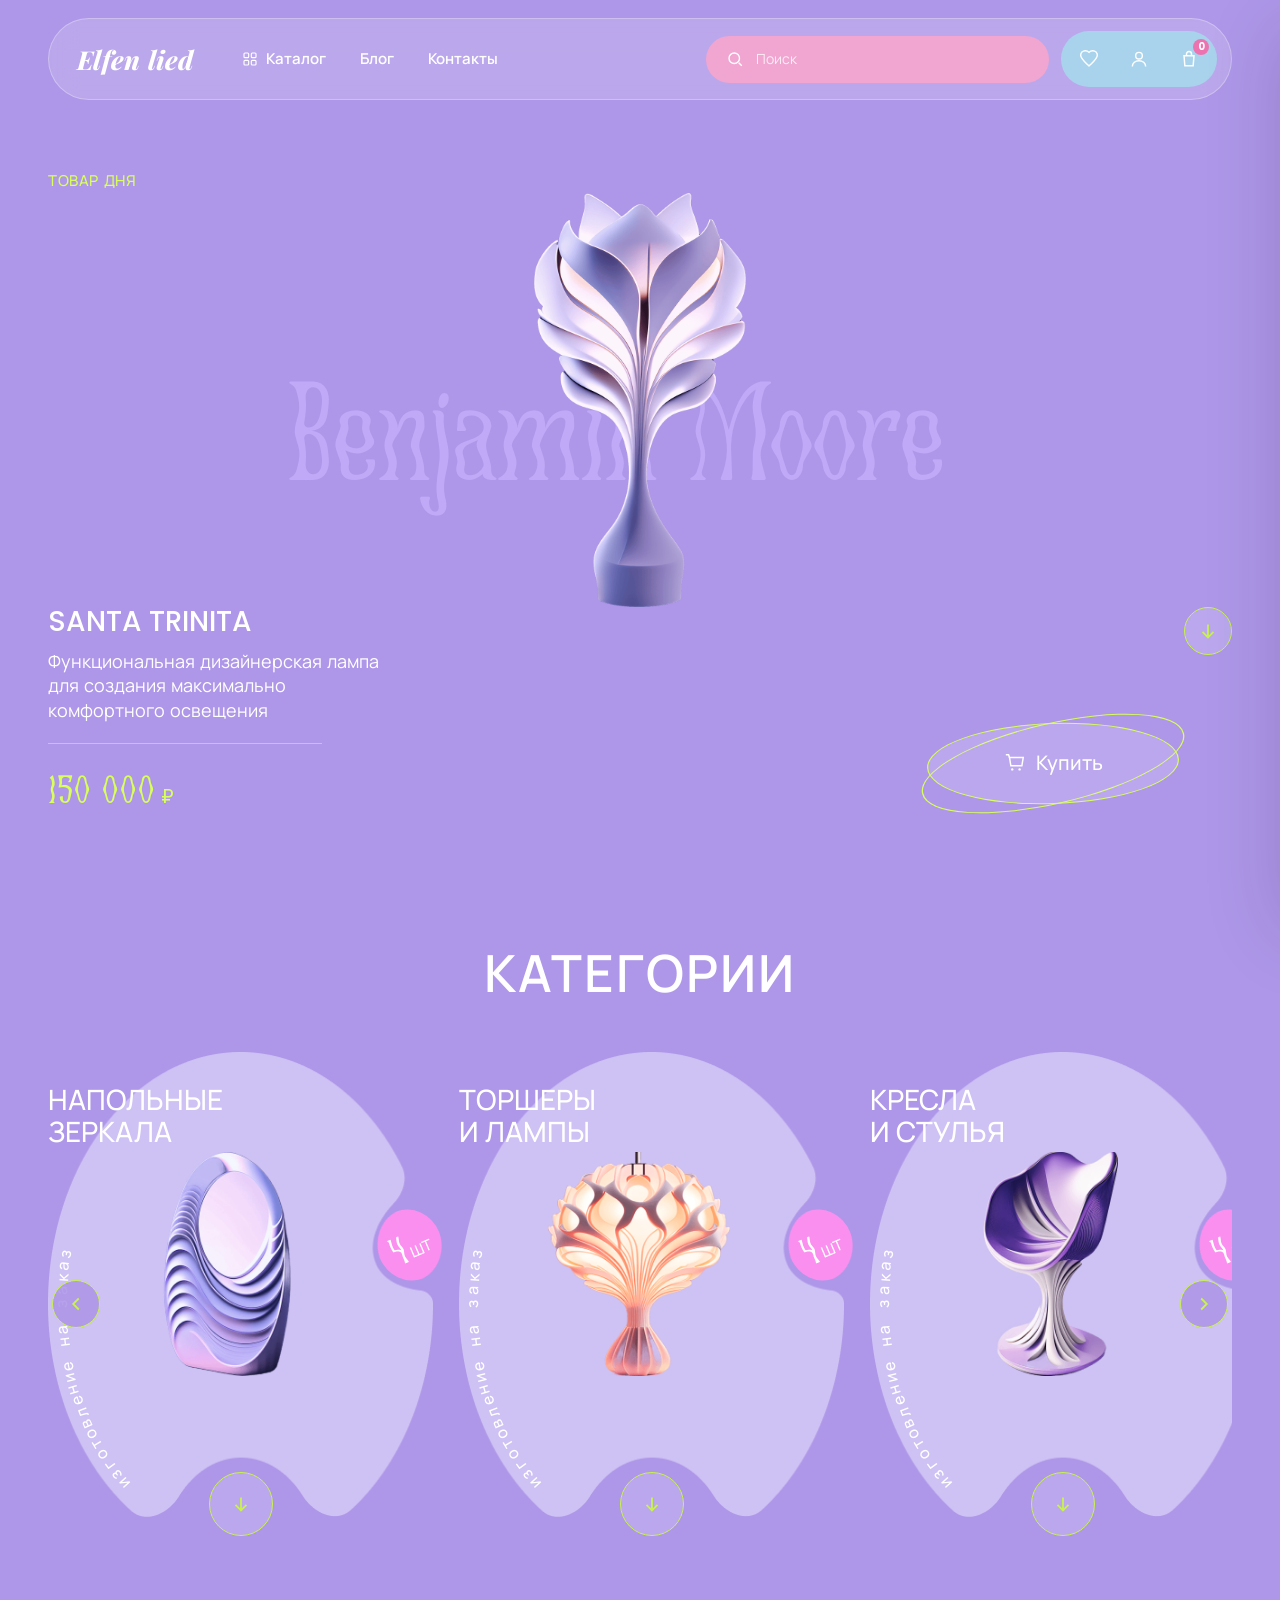
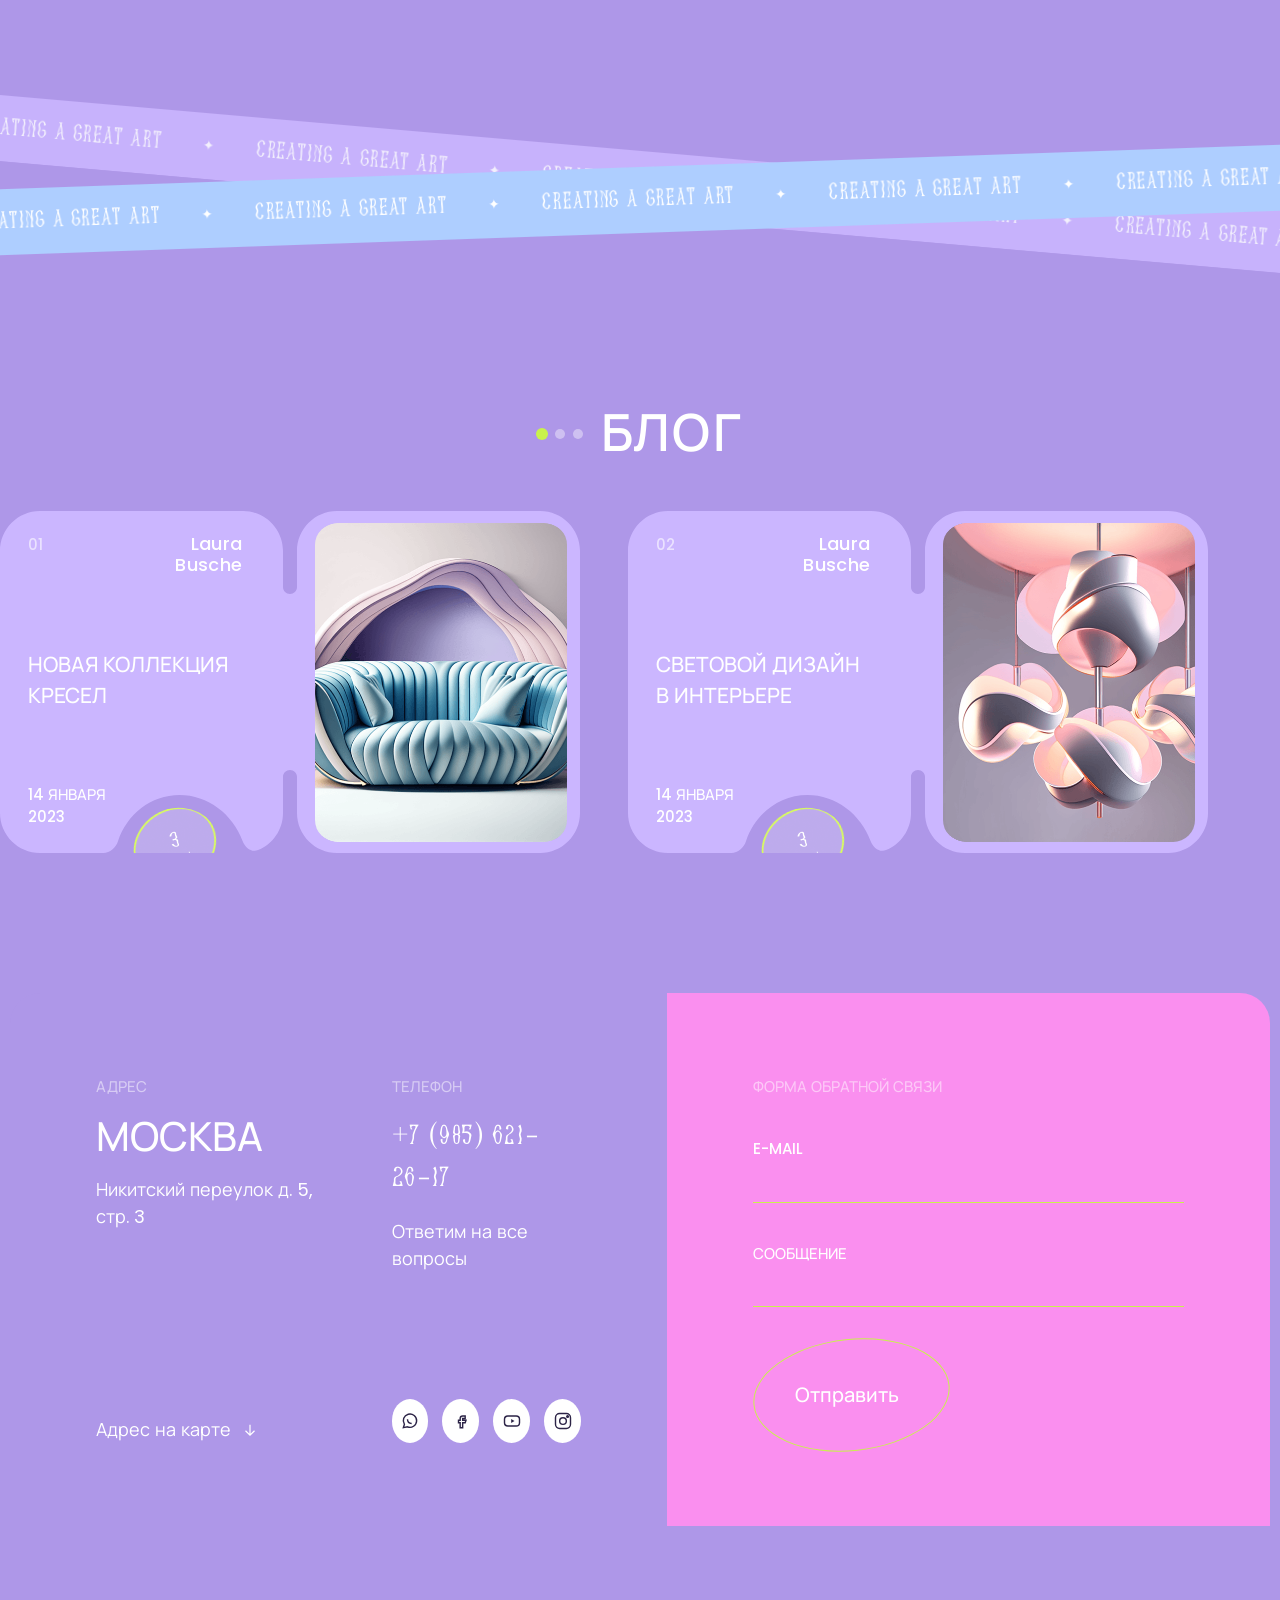
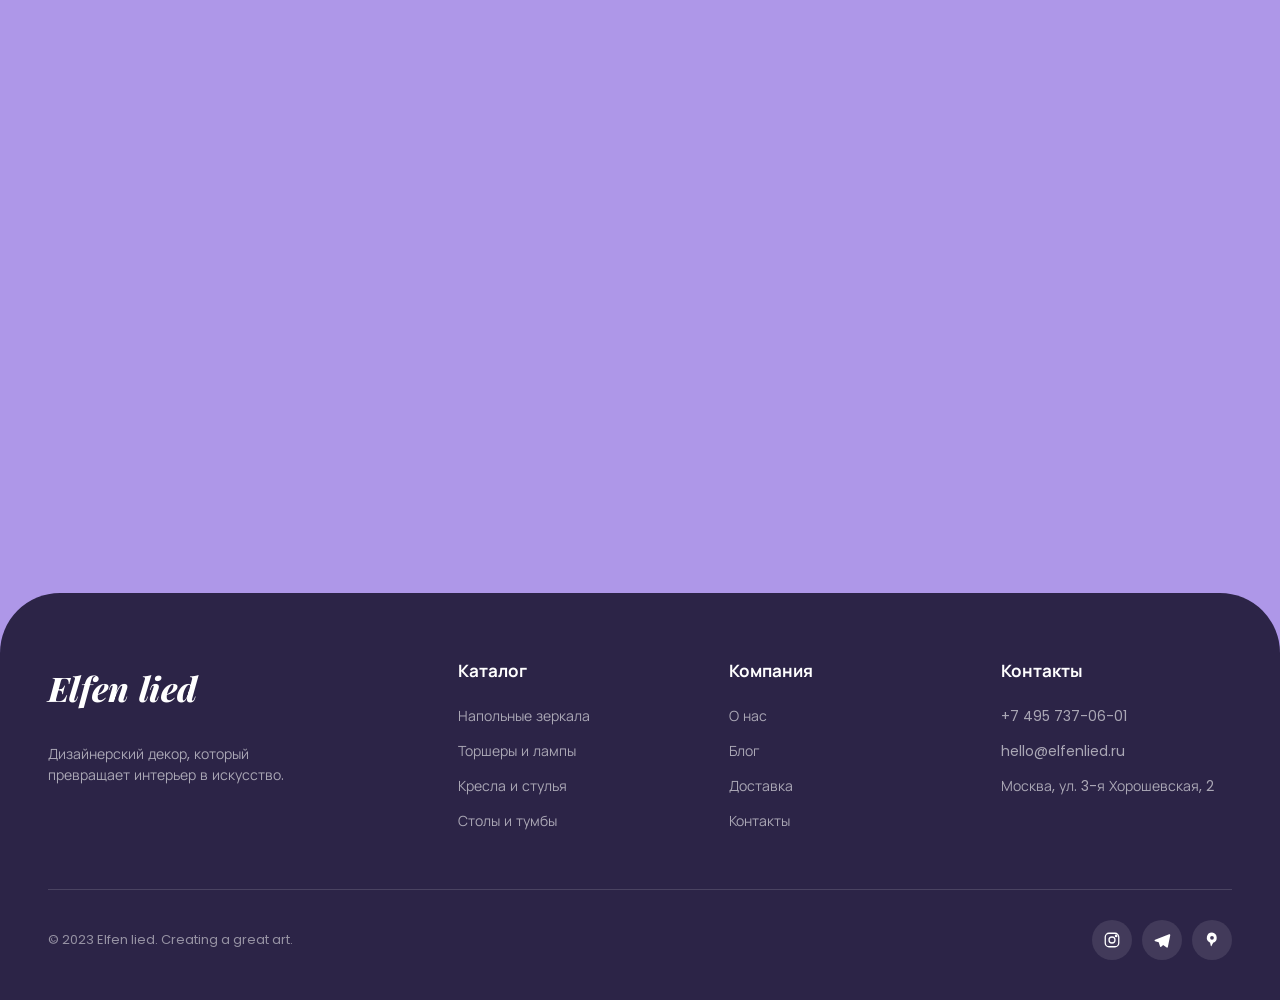
==== commit 54cdd019: "Точки-пагинация вместо скроллбара у карточек блога Co-Authored-By: Claude Sonnet 5 <noreply@anthropi" ====
--- a/index.html
+++ b/index.html
@@ -296,8 +296,15 @@
   <!-- ============ BLOG ============ -->
   <section class="section" id="blog">
     <div class="container">
-      <h2 class="section-title reveal">Блог</h2>
-      <div class="blog-grid">
+      <div class="section-title-row reveal">
+        <div class="blog-dots" data-blog-dots>
+          <button type="button" class="blog-dots__dot is-active" data-blog-dot="0" aria-label="Слайд 1"></button>
+          <button type="button" class="blog-dots__dot" data-blog-dot="1" aria-label="Слайд 2"></button>
+          <button type="button" class="blog-dots__dot" data-blog-dot="2" aria-label="Слайд 3"></button>
+        </div>
+        <h2 class="section-title">Блог</h2>
+      </div>
+      <div class="blog-grid" data-blog-grid>
         <article class="blog-card reveal">
           <div class="blog-card__text">
             <div class="blog-card__top"><span class="blog-card__num">01</span><span class="blog-card__author">Laura<br>Busche</span></div>
--- a/assets/css/style.css
+++ b/assets/css/style.css
@@ -98,6 +98,19 @@
   font-weight: 600; text-transform: uppercase; letter-spacing: 0.04em;
   text-align: center; margin-bottom: 50px; color: #fff;
 }
+.section-title-row {
+  display: flex; align-items: center; justify-content: center; gap: 18px;
+  margin-bottom: 50px;
+}
+.section-title-row .section-title { margin-bottom: 0; }
+.blog-dots { display: flex; align-items: center; gap: 8px; }
+.blog-dots__dot {
+  width: 10px; height: 10px; border-radius: 50%;
+  background: rgba(255,255,255,.4); border: none; padding: 0;
+  transition: background .2s ease, transform .2s ease;
+}
+.blog-dots__dot:hover { background: rgba(255,255,255,.7); }
+.blog-dots__dot.is-active { background: var(--lime); transform: scale(1.2); }
 
 /* ---------- Buttons ---------- */
 .round-btn {
@@ -475,14 +488,22 @@
 /* ============================================================
    Blog
    ============================================================ */
-.blog-grid { display: grid; grid-template-columns: repeat(3, 1fr); gap: 30px; }
+.blog-grid {
+  display: flex; gap: 48px;
+  overflow-x: auto; overflow-y: hidden;
+  margin-left: calc(-1 * var(--gutter)); margin-right: calc(-1 * var(--gutter));
+  -webkit-overflow-scrolling: touch; scroll-snap-type: x proximity;
+  scrollbar-width: none;
+}
+.blog-grid::-webkit-scrollbar { display: none; }
 /* card silhouette — exact shape exported from Figma (assets/img/blog-card-shape.svg,
    580x342 viewBox), applied as a mask so the fill color stays controllable via CSS */
 .blog-card {
-  position: relative; aspect-ratio: 580 / 342;
+  position: relative; flex: 0 0 580px; width: 580px; height: 342px;
+  scroll-snap-align: start;
   transition: transform .25s ease;
 }
-.blog-card:hover { transform: translateY(-8px); }
+.blog-card:hover, .blog-card.reveal.is-visible:hover { transform: translateY(-8px); }
 .blog-card::before {
   content: ""; position: absolute; inset: 0; z-index: 0;
   background-color: #cbb6ff;
@@ -730,7 +751,7 @@
 /* ============================================================
    Contacts — figma node 2539:5507
    ============================================================ */
-.contact-wrap { max-width: 1920px; margin: 0 auto; padding: 0 60px; }
+.contact-wrap { max-width: 1920px; margin: 0 auto; padding: 0 10px; }
 .contact-window {
   display: flex; flex-wrap: wrap; border-radius: 30px 30px 0 0; overflow: hidden;
 }
@@ -810,15 +831,16 @@
   .main-nav { display: none; }
   .icon-cluster button.burger { display: grid; }
   .search-box { min-width: 0; }
-  .blog-grid { grid-template-columns: 1fr; }
   .filters { grid-template-columns: 1fr; gap: 24px; }
+  .contact-window { flex-direction: column; }
   /* mobile nav */
   .main-nav.open {
     display: block; position: absolute; top: 84px; left: var(--gutter); right: var(--gutter);
     background: #fff; border-radius: 24px; padding: 18px 24px; box-shadow: var(--shadow); z-index: 59;
   }
   .main-nav.open ul { flex-direction: column; align-items: flex-start; gap: 6px; }
-  .main-nav.open a { display: flex; width: 100%; padding: 12px 0; border-bottom: 1px solid var(--line); }
+  .main-nav.open a { display: flex; width: 100%; padding: 12px 0; border-bottom: 1px solid var(--line); color: var(--ink); }
+  .main-nav.open a::after { background: var(--ink); }
 }
 @media (max-width: 760px) {
   .search-box input { display: none; }
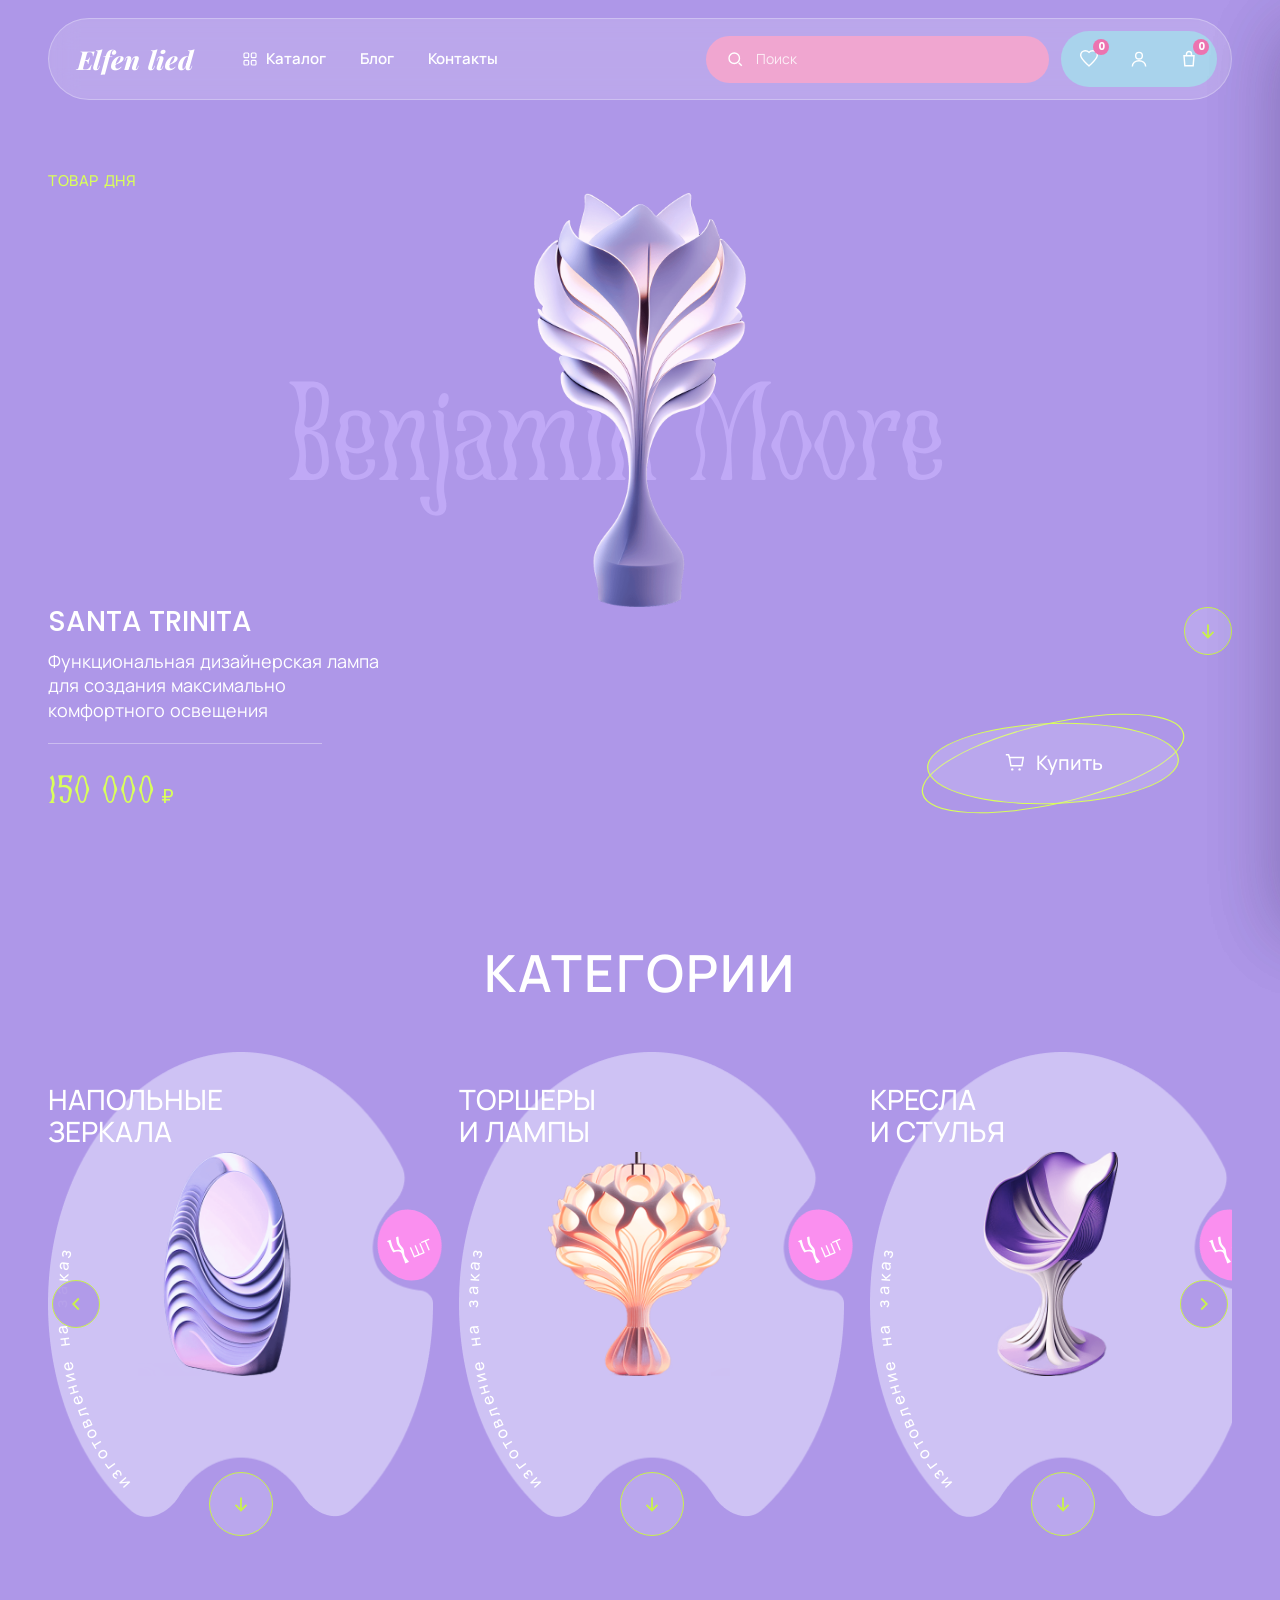
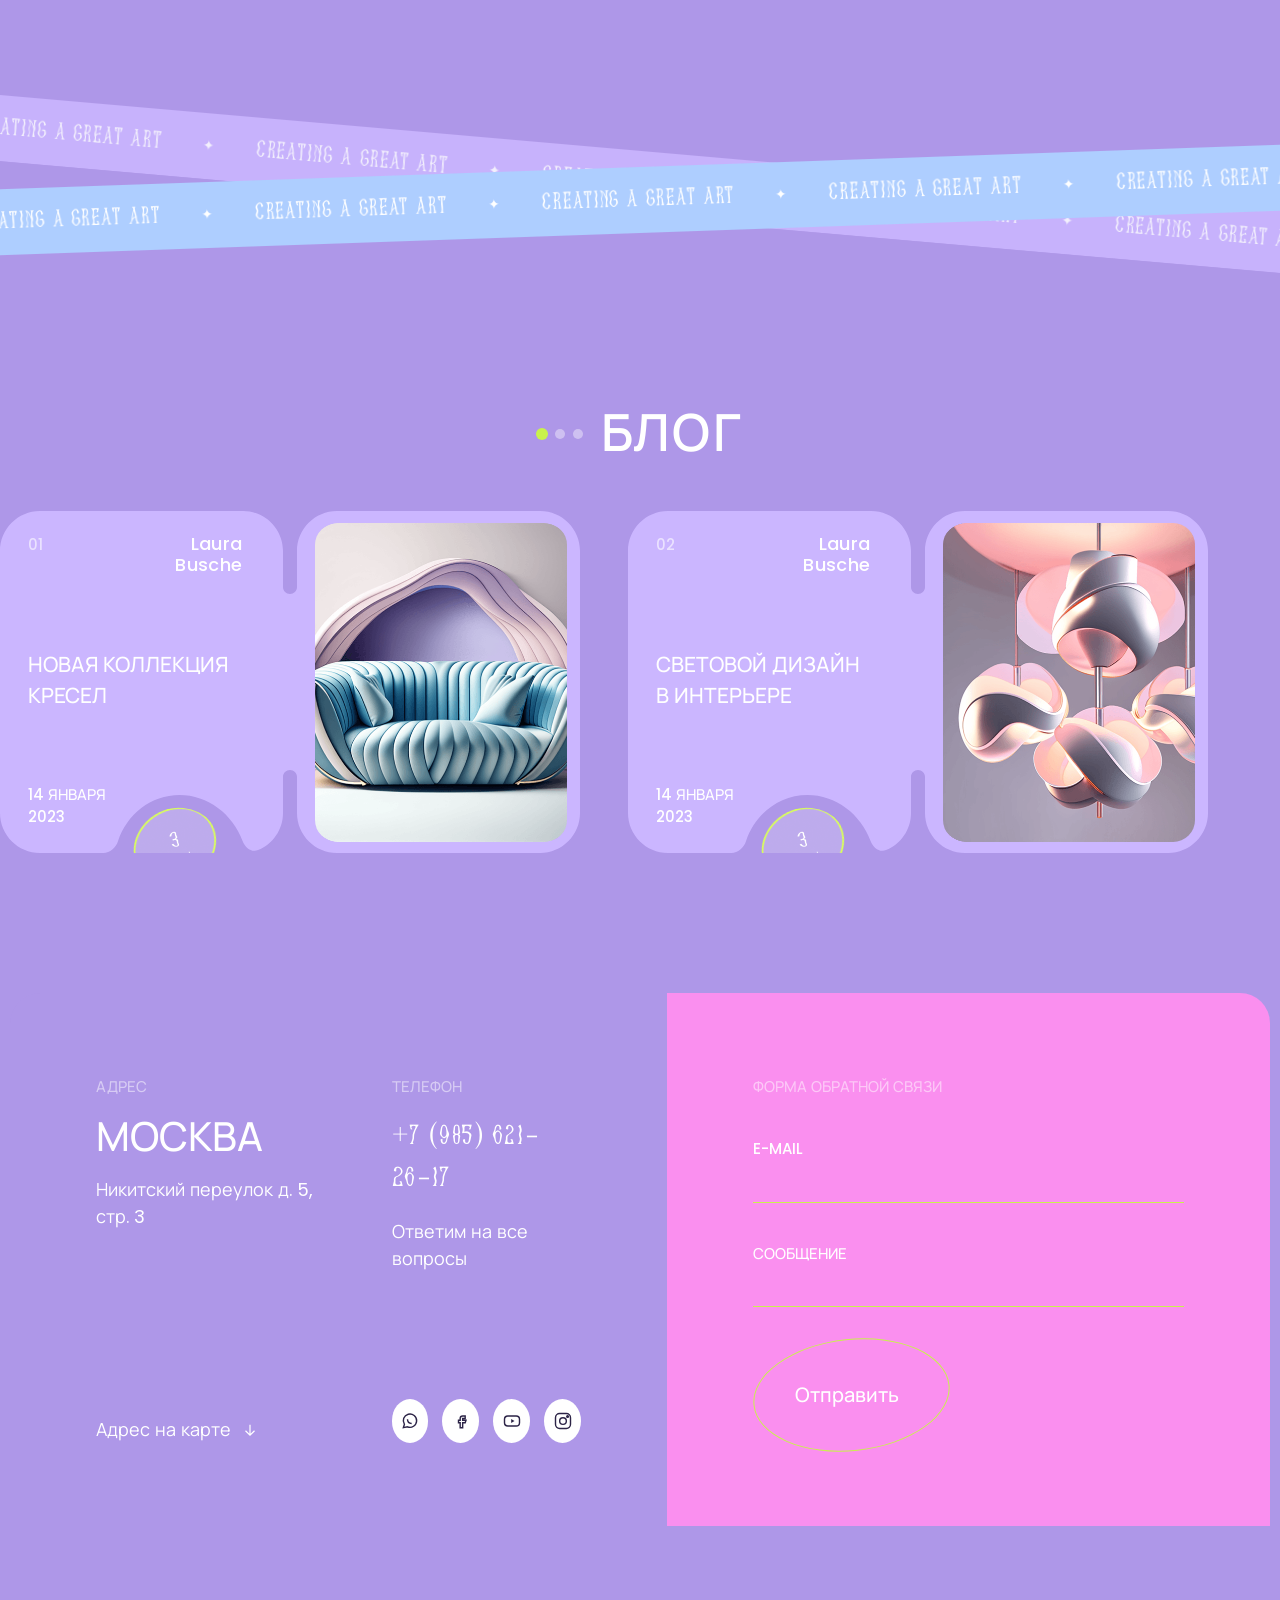
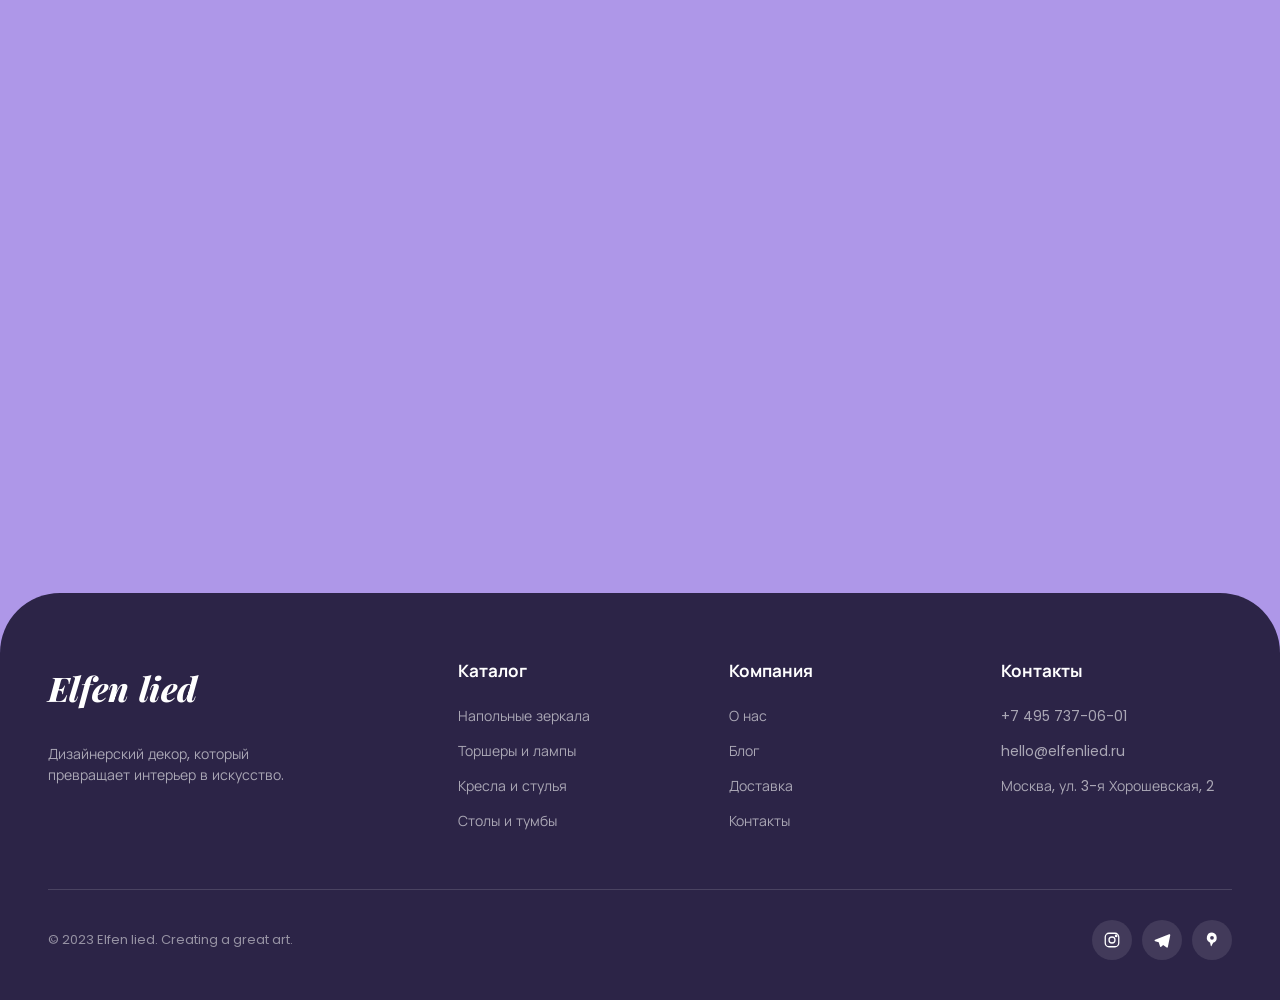
==== commit 2d734db5: "Окно избранного: клик по сердечку в шапке открывает список избранных товаров Co-Authored-By: Claude " ====
--- a/index.html
+++ b/index.html
@@ -248,31 +248,31 @@
       <!-- product grid -->
       <div class="product-row" id="productGrid">
         <article class="product-card reveal">
-          <div class="product-card__media" data-quickview role="button" tabindex="0"><span class="tag-pill">-15%</span><span class="product-card__swatch" style="background:#5b9bd5"></span><div class="obj"><svg viewBox="0 0 24 24" fill="none" stroke="currentColor" stroke-width="1.1"><ellipse cx="12" cy="9" rx="6" ry="8"/><path d="M12 17v5M8 22h8"/></svg></div></div>
+          <div class="product-card__media" data-quickview role="button" tabindex="0"><span class="tag-pill">-15%</span><span class="product-card__swatch" style="background:#5b9bd5"></span><button type="button" class="product-card__fav" data-add-favorite aria-label="В избранное"><svg viewBox="0 0 24 24" fill="none" stroke="currentColor" stroke-width="1.7" stroke-linejoin="round"><path d="M12 20.3l-1.45-1.32C5.4 14.24 2 11.16 2 7.5 2 4.42 4.42 2 7.5 2c1.74 0 3.41.81 4.5 2.09C13.09 2.81 14.76 2 16.5 2 19.58 2 22 4.42 22 7.5c0 3.66-3.4 6.74-8.55 11.48L12 20.3z"/></svg></button><div class="obj"><svg viewBox="0 0 24 24" fill="none" stroke="currentColor" stroke-width="1.1"><ellipse cx="12" cy="9" rx="6" ry="8"/><path d="M12 17v5M8 22h8"/></svg></div></div>
           <div class="product-card__name">Kristin</div>
           <div class="product-card__kind">Зеркало напольное</div>
           <div class="product-card__foot"><span class="product-card__price">150 000<span class="product-card__currency">₽</span></span><button class="buy-tag" data-add-cart><svg viewBox="0 0 24 24" fill="none" stroke="currentColor" stroke-width="1.6"><path d="M3 4h2l2.4 12.4a2 2 0 0 0 2 1.6h7.2a2 2 0 0 0 2-1.6L20 8H6"/><circle cx="9" cy="20" r="1.4"/><circle cx="17" cy="20" r="1.4"/></svg>Купить</button></div>
         </article>
         <article class="product-card reveal">
-          <div class="product-card__media" data-quickview role="button" tabindex="0"><span class="product-card__swatch" style="background:#e85fc0"></span><div class="obj"><svg viewBox="0 0 24 24" fill="none" stroke="currentColor" stroke-width="1.1"><ellipse cx="12" cy="9" rx="6" ry="8"/><path d="M12 17v5M8 22h8"/></svg></div></div>
+          <div class="product-card__media" data-quickview role="button" tabindex="0"><span class="product-card__swatch" style="background:#e85fc0"></span><button type="button" class="product-card__fav" data-add-favorite aria-label="В избранное"><svg viewBox="0 0 24 24" fill="none" stroke="currentColor" stroke-width="1.7" stroke-linejoin="round"><path d="M12 20.3l-1.45-1.32C5.4 14.24 2 11.16 2 7.5 2 4.42 4.42 2 7.5 2c1.74 0 3.41.81 4.5 2.09C13.09 2.81 14.76 2 16.5 2 19.58 2 22 4.42 22 7.5c0 3.66-3.4 6.74-8.55 11.48L12 20.3z"/></svg></button><div class="obj"><svg viewBox="0 0 24 24" fill="none" stroke="currentColor" stroke-width="1.1"><ellipse cx="12" cy="9" rx="6" ry="8"/><path d="M12 17v5M8 22h8"/></svg></div></div>
           <div class="product-card__name">Arlene</div>
           <div class="product-card__kind">Зеркало напольное</div>
           <div class="product-card__foot"><span class="product-card__price">150 000<span class="product-card__currency">₽</span></span><button class="buy-tag" data-add-cart><svg viewBox="0 0 24 24" fill="none" stroke="currentColor" stroke-width="1.6"><path d="M3 4h2l2.4 12.4a2 2 0 0 0 2 1.6h7.2a2 2 0 0 0 2-1.6L20 8H6"/><circle cx="9" cy="20" r="1.4"/><circle cx="17" cy="20" r="1.4"/></svg>Купить</button></div>
         </article>
         <article class="product-card reveal">
-          <div class="product-card__media" data-quickview role="button" tabindex="0"><span class="tag-pill">new</span><span class="product-card__swatch" style="background:#5b9bd5"></span><div class="obj"><svg viewBox="0 0 24 24" fill="none" stroke="currentColor" stroke-width="1.1"><ellipse cx="12" cy="9" rx="6" ry="8"/><path d="M12 17v5M8 22h8"/></svg></div></div>
+          <div class="product-card__media" data-quickview role="button" tabindex="0"><span class="tag-pill">new</span><span class="product-card__swatch" style="background:#5b9bd5"></span><button type="button" class="product-card__fav" data-add-favorite aria-label="В избранное"><svg viewBox="0 0 24 24" fill="none" stroke="currentColor" stroke-width="1.7" stroke-linejoin="round"><path d="M12 20.3l-1.45-1.32C5.4 14.24 2 11.16 2 7.5 2 4.42 4.42 2 7.5 2c1.74 0 3.41.81 4.5 2.09C13.09 2.81 14.76 2 16.5 2 19.58 2 22 4.42 22 7.5c0 3.66-3.4 6.74-8.55 11.48L12 20.3z"/></svg></button><div class="obj"><svg viewBox="0 0 24 24" fill="none" stroke="currentColor" stroke-width="1.1"><ellipse cx="12" cy="9" rx="6" ry="8"/><path d="M12 17v5M8 22h8"/></svg></div></div>
           <div class="product-card__name">Colleen</div>
           <div class="product-card__kind">Зеркало напольное</div>
           <div class="product-card__foot"><span class="product-card__price">150 000<span class="product-card__currency">₽</span></span><button class="buy-tag" data-add-cart><svg viewBox="0 0 24 24" fill="none" stroke="currentColor" stroke-width="1.6"><path d="M3 4h2l2.4 12.4a2 2 0 0 0 2 1.6h7.2a2 2 0 0 0 2-1.6L20 8H6"/><circle cx="9" cy="20" r="1.4"/><circle cx="17" cy="20" r="1.4"/></svg>Купить</button></div>
         </article>
         <article class="product-card reveal">
-          <div class="product-card__media" data-quickview role="button" tabindex="0"><span class="product-card__swatch" style="background:#c9c9d1"></span><div class="obj"><svg viewBox="0 0 24 24" fill="none" stroke="currentColor" stroke-width="1.1"><ellipse cx="12" cy="9" rx="6" ry="8"/><path d="M12 17v5M8 22h8"/></svg></div></div>
+          <div class="product-card__media" data-quickview role="button" tabindex="0"><span class="product-card__swatch" style="background:#c9c9d1"></span><button type="button" class="product-card__fav" data-add-favorite aria-label="В избранное"><svg viewBox="0 0 24 24" fill="none" stroke="currentColor" stroke-width="1.7" stroke-linejoin="round"><path d="M12 20.3l-1.45-1.32C5.4 14.24 2 11.16 2 7.5 2 4.42 4.42 2 7.5 2c1.74 0 3.41.81 4.5 2.09C13.09 2.81 14.76 2 16.5 2 19.58 2 22 4.42 22 7.5c0 3.66-3.4 6.74-8.55 11.48L12 20.3z"/></svg></button><div class="obj"><svg viewBox="0 0 24 24" fill="none" stroke="currentColor" stroke-width="1.1"><ellipse cx="12" cy="9" rx="6" ry="8"/><path d="M12 17v5M8 22h8"/></svg></div></div>
           <div class="product-card__name">Coppelia</div>
           <div class="product-card__kind">Зеркало напольное</div>
           <div class="product-card__foot"><span class="product-card__price">150 000<span class="product-card__currency">₽</span></span><button class="buy-tag" data-add-cart><svg viewBox="0 0 24 24" fill="none" stroke="currentColor" stroke-width="1.6"><path d="M3 4h2l2.4 12.4a2 2 0 0 0 2 1.6h7.2a2 2 0 0 0 2-1.6L20 8H6"/><circle cx="9" cy="20" r="1.4"/><circle cx="17" cy="20" r="1.4"/></svg>Купить</button></div>
         </article>
         <article class="product-card reveal">
-          <div class="product-card__media" data-quickview role="button" tabindex="0"><span class="tag-pill">hit</span><span class="product-card__swatch" style="background:#e85fc0"></span><div class="obj"><svg viewBox="0 0 24 24" fill="none" stroke="currentColor" stroke-width="1.1"><ellipse cx="12" cy="9" rx="6" ry="8"/><path d="M12 17v5M8 22h8"/></svg></div></div>
+          <div class="product-card__media" data-quickview role="button" tabindex="0"><span class="tag-pill">hit</span><span class="product-card__swatch" style="background:#e85fc0"></span><button type="button" class="product-card__fav" data-add-favorite aria-label="В избранное"><svg viewBox="0 0 24 24" fill="none" stroke="currentColor" stroke-width="1.7" stroke-linejoin="round"><path d="M12 20.3l-1.45-1.32C5.4 14.24 2 11.16 2 7.5 2 4.42 4.42 2 7.5 2c1.74 0 3.41.81 4.5 2.09C13.09 2.81 14.76 2 16.5 2 19.58 2 22 4.42 22 7.5c0 3.66-3.4 6.74-8.55 11.48L12 20.3z"/></svg></button><div class="obj"><svg viewBox="0 0 24 24" fill="none" stroke="currentColor" stroke-width="1.1"><ellipse cx="12" cy="9" rx="6" ry="8"/><path d="M12 17v5M8 22h8"/></svg></div></div>
           <div class="product-card__name">Artemide</div>
           <div class="product-card__kind">Зеркало напольное</div>
           <div class="product-card__foot"><span class="product-card__price">150 000<span class="product-card__currency">₽</span></span><button class="buy-tag" data-add-cart><svg viewBox="0 0 24 24" fill="none" stroke="currentColor" stroke-width="1.6"><path d="M3 4h2l2.4 12.4a2 2 0 0 0 2 1.6h7.2a2 2 0 0 0 2-1.6L20 8H6"/><circle cx="9" cy="20" r="1.4"/><circle cx="17" cy="20" r="1.4"/></svg>Купить</button></div>
--- a/assets/css/style.css
+++ b/assets/css/style.css
@@ -447,6 +447,17 @@
   width: 22px; height: 22px; border-radius: 50%; border: 2px solid #fff;
   box-shadow: 0 2px 6px rgba(0,0,0,.15);
 }
+.product-card__fav {
+  position: absolute; top: 8px; left: 46px; z-index: 1;
+  width: 34px; height: 34px; border-radius: 50%;
+  display: grid; place-items: center;
+  background: rgba(255,255,255,.25); color: #fff;
+  transition: background .2s ease, color .2s ease, transform .2s ease;
+}
+.product-card__fav svg { width: 18px; height: 18px; }
+.product-card__fav:hover { background: rgba(255,255,255,.4); transform: scale(1.08); }
+.product-card__fav.is-active { background: var(--pink-strong); color: #fff; }
+.product-card__fav.is-active svg { fill: currentColor; }
 .product-card__name { font-family: var(--sans); font-size: 28px; font-weight: 500; letter-spacing: .01em; text-transform: uppercase; color: #fff; }
 .product-card__kind {
   font-size: 15px; color: #fff; margin: 7px 0 16px; text-transform: none;
